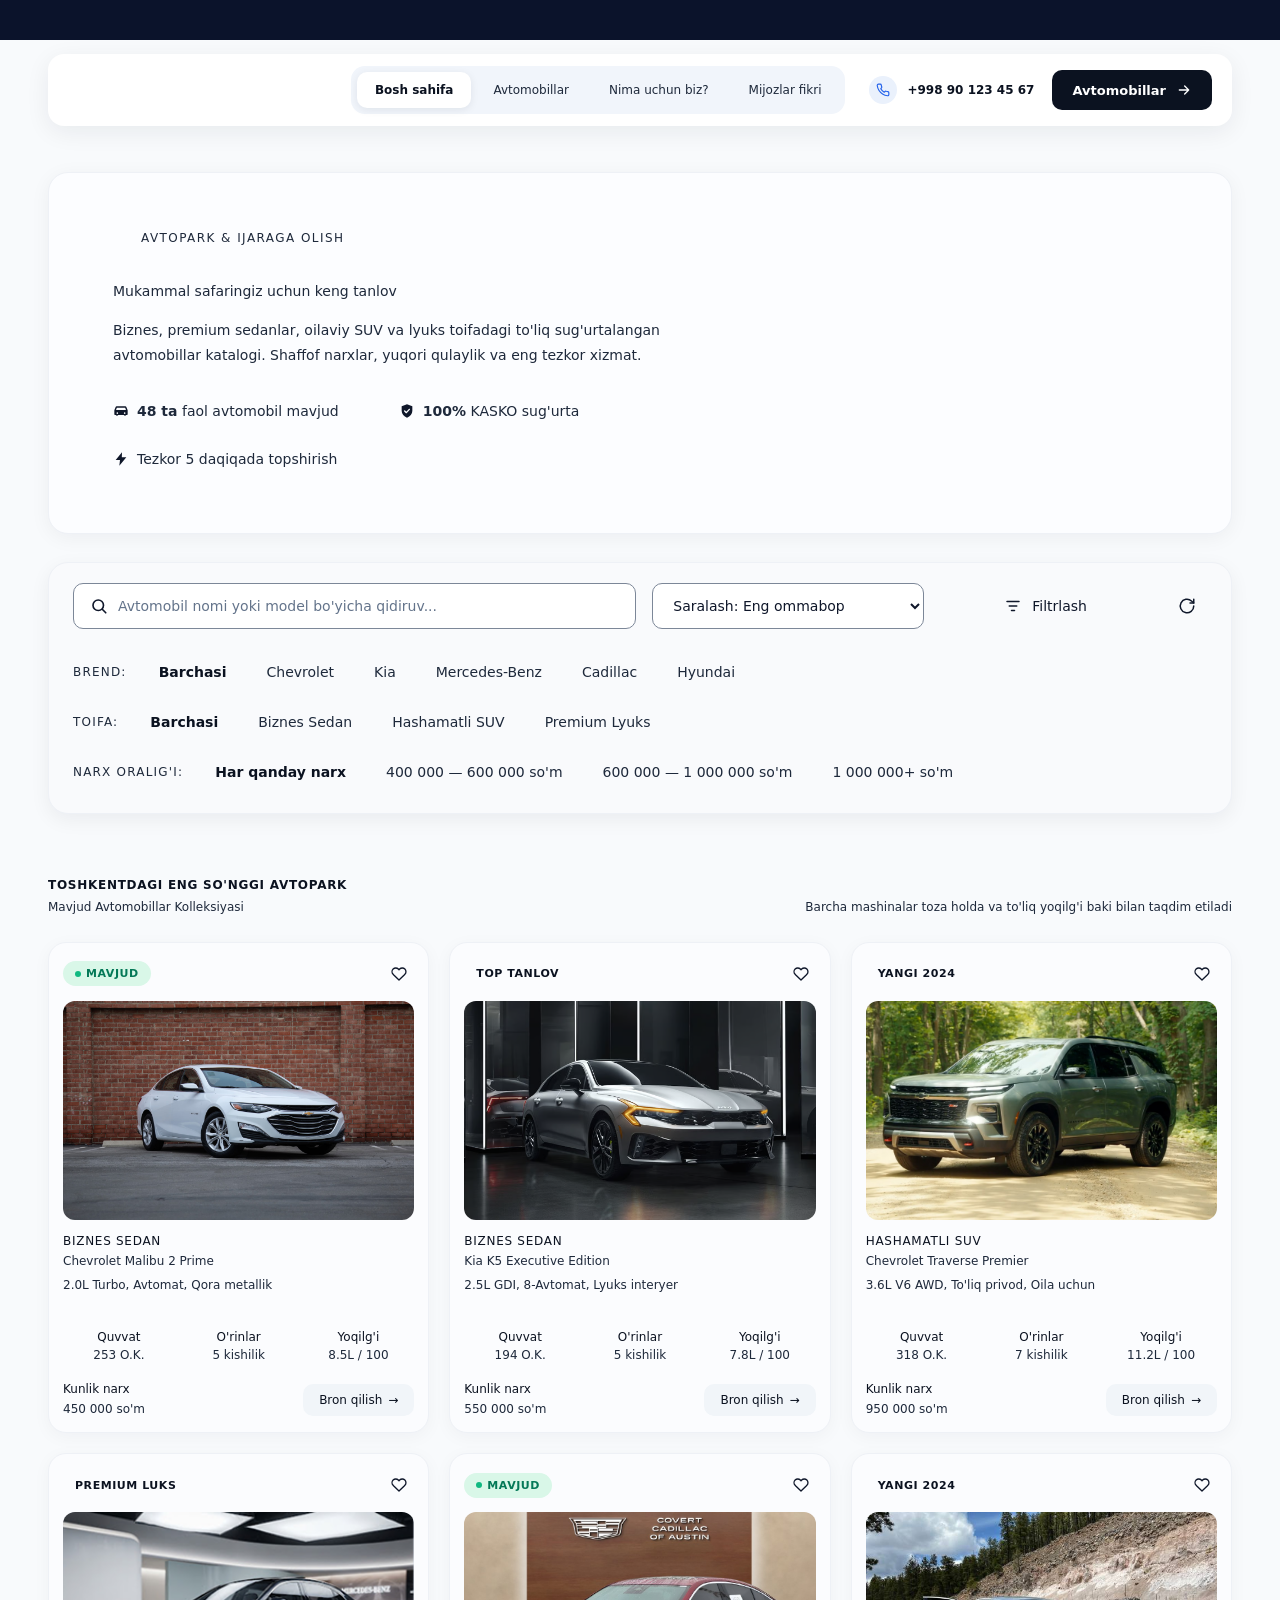
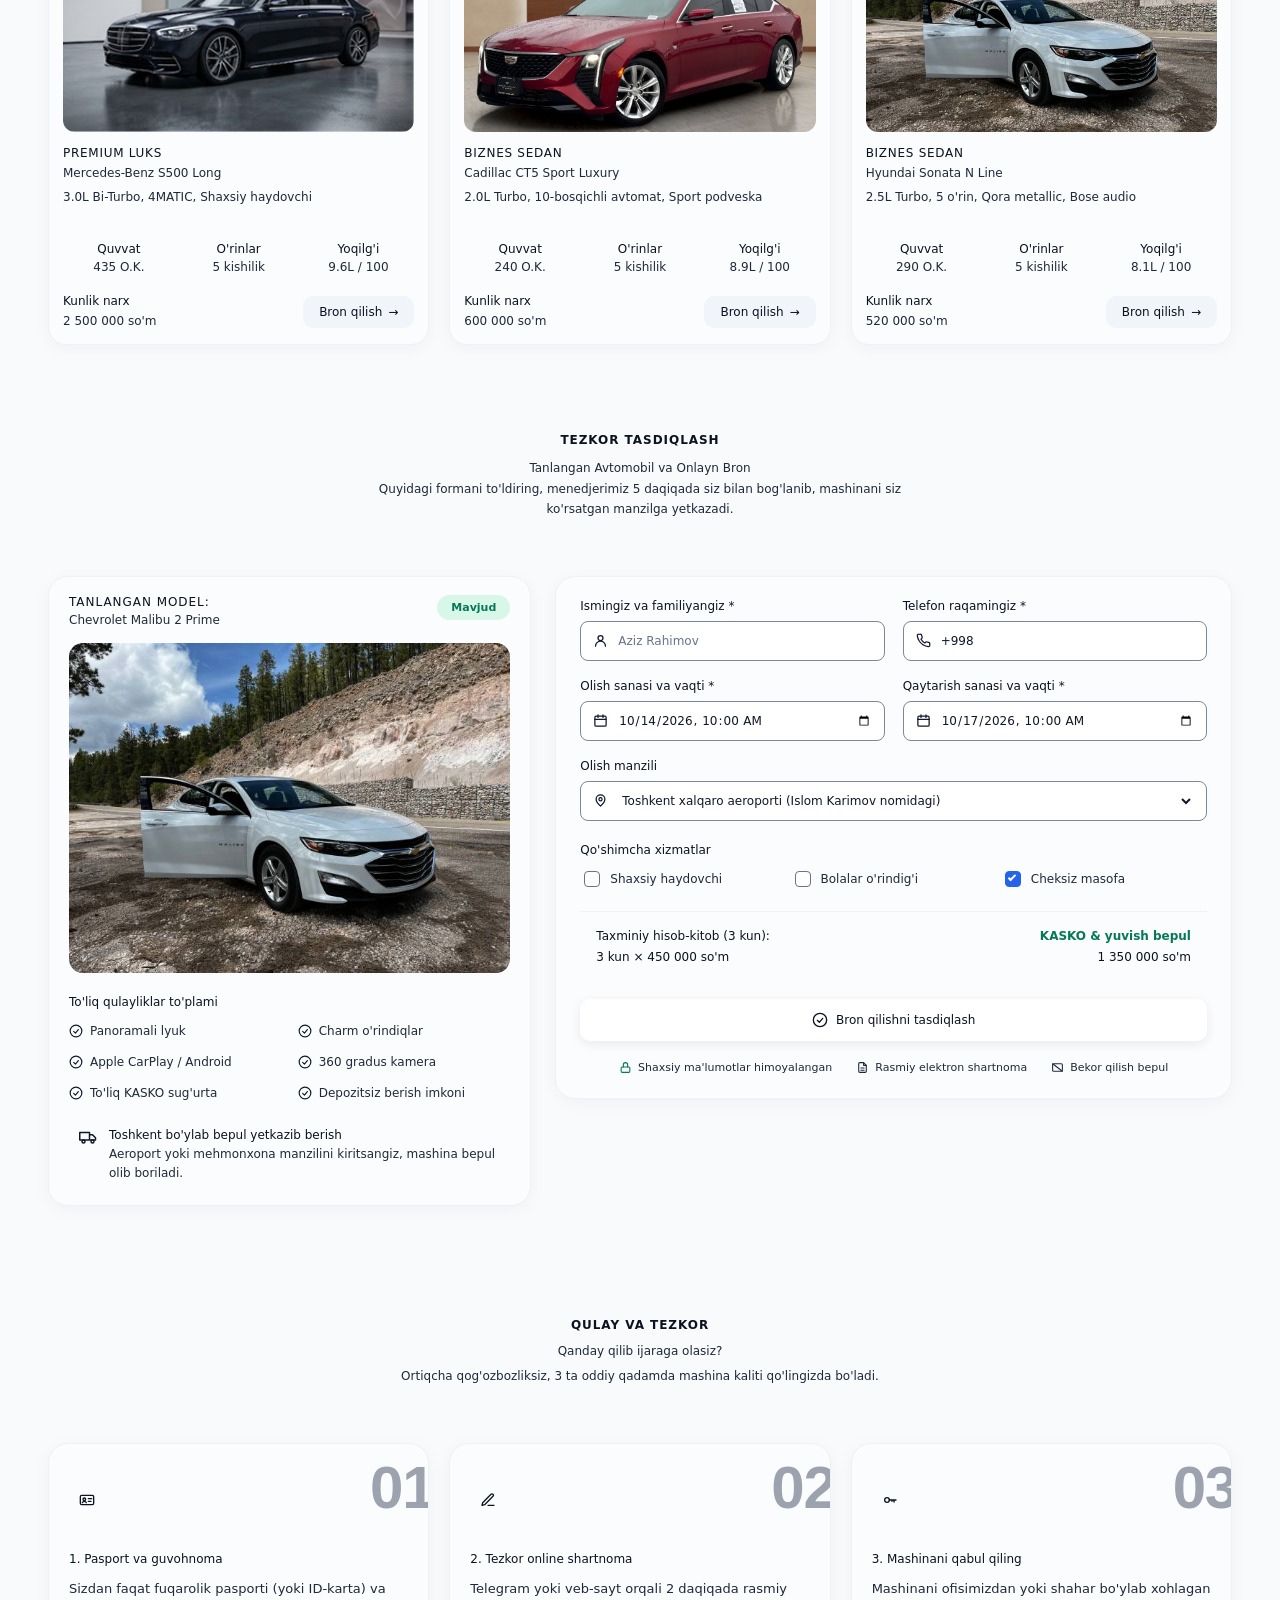
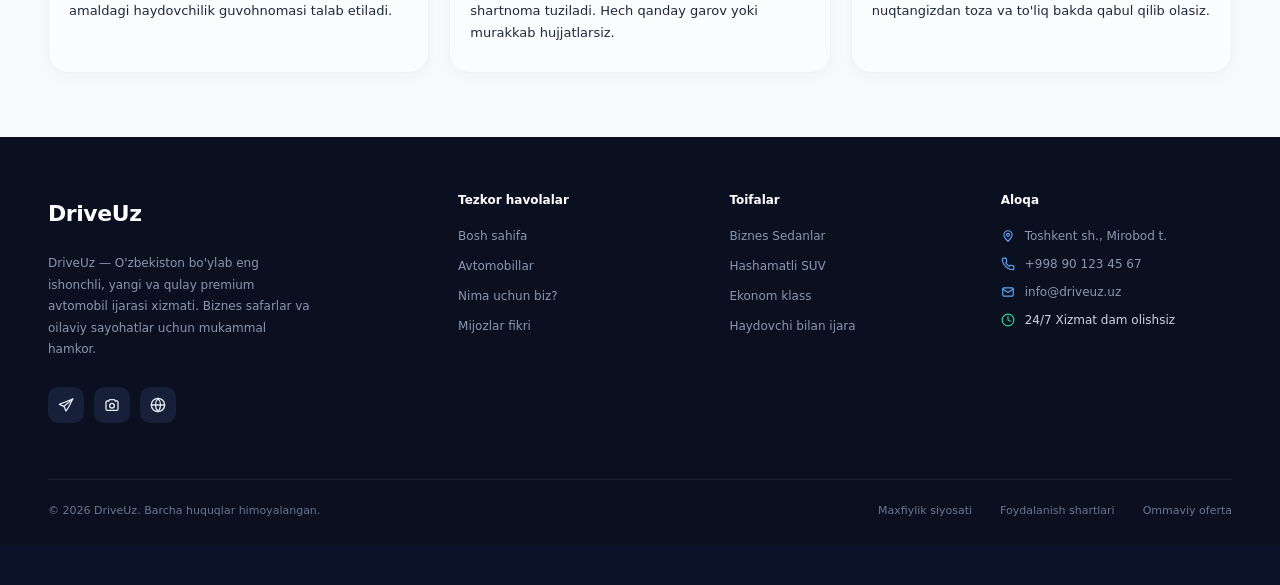
==== catalog.html @ 98d08722 "nozimjon" ====
<!DOCTYPE html>
<html lang="en">
<head>
    <meta charset="UTF-8">
    <meta name="viewport" content="width=device-width, initial-scale=1.0">
    <title>Document</title>
    <link rel="stylesheet" href="./style.css">
</head>
<body>
    <header class="cr-nav" id="cr-nav">
  <div class="cr-nav-container">
    <div class="cr-nav-bar">

      <!-- Chap tomon: logotip shu yerga qo'yiladi -->
      <div class="cr-nav-left">
        <!-- <a href="/" class="cr-nav-logo"><img src="logo.svg" alt="Logo"></a> -->
      </div>

      <!-- O'rta: menyu -->
      <nav class="cr-nav-menu" aria-label="Asosiy menyu">
        <a href="./index.html" class="cr-nav-link is-active">Bosh sahifa</a>
        <a href="#cars" class="cr-nav-link">Avtomobillar</a>
        <a href="./contact.html" class="cr-nav-link">Nima uchun biz?</a>
        <a href="#reviews" class="cr-nav-link">Mijozlar fikri</a>
      </nav>

      <!-- O'ng tomon: telefon va tugma -->
      <div class="cr-nav-right">
        <a href="tel:+998901234567" class="cr-nav-phone">
          <span class="cr-nav-phone-icon">
            <svg width="14" height="14" viewBox="0 0 24 24" fill="none" stroke="currentColor" stroke-width="2" stroke-linecap="round" stroke-linejoin="round"><path d="M22 16.9v3a2 2 0 01-2.2 2 19.8 19.8 0 01-8.6-3.1 19.5 19.5 0 01-6-6A19.8 19.8 0 012.1 4.2 2 2 0 014.1 2h3a2 2 0 012 1.7c.1 1 .4 1.9.7 2.8a2 2 0 01-.5 2.1L8.1 9.9a16 16 0 006 6l1.3-1.3a2 2 0 012.1-.4c.9.3 1.8.6 2.8.7a2 2 0 011.7 2z"/></svg>
          </span>
          +998 90 123 45 67
        </a>

        <a href="#cars" class="cr-nav-btn">
          Avtomobillar
          <svg width="16" height="16" viewBox="0 0 24 24" fill="none" stroke="currentColor" stroke-width="2" stroke-linecap="round" stroke-linejoin="round"><path d="M5 12h14M13 6l6 6-6 6"/></svg>
        </a>
      </div>

    </div>
  </div>
</header>

<script>
  document.querySelectorAll('#cr-nav .cr-nav-link').forEach(function (link) {
    link.addEventListener('click', function () {
      document.querySelectorAll('#cr-nav .cr-nav-link').forEach(function (l) { l.classList.remove('is-active'); });
      link.classList.add('is-active');
    });
  });
</script>
  <main>
    <section class="cr-cat" id="cr-cat">
  <div class="cr-cat-container">

    <!-- Yuqori qism -->
    <div class="cr-cat-head">
      <span class="cr-cat-eyebrow">Avtopark &amp; ijaraga olish</span>
      <h2 class="cr-cat-title">Mukammal safaringiz uchun keng tanlov</h2>
      <p class="cr-cat-text">
        Biznes, premium sedanlar, oilaviy SUV va lyuks toifadagi to'liq sug'urtalangan
        avtomobillar katalogi. Shaffof narxlar, yuqori qulaylik va eng tezkor xizmat.
      </p>

      <div class="cr-cat-meta">
        <span class="cr-cat-meta-item">
          <svg width="16" height="16" viewBox="0 0 24 24" aria-hidden="true"><path fill="currentColor" d="M5.6 5h12.8c.8 0 1.5.5 1.8 1.2L22 11v6a1 1 0 01-1 1h-1.2a2 2 0 01-3.6 0H7.8a2 2 0 01-3.6 0H3a1 1 0 01-1-1v-6l1.8-4.8C4.1 5.5 4.8 5 5.6 5zm.2 2l-1.3 3.5h15L18.2 7H5.8zM6.5 14a1.2 1.2 0 100 2.4 1.2 1.2 0 000-2.4zm11 0a1.2 1.2 0 100 2.4 1.2 1.2 0 000-2.4z"/></svg>
          <span><b>48 ta</b> faol avtomobil mavjud</span>
        </span>
        <span class="cr-cat-meta-item">
          <svg width="16" height="16" viewBox="0 0 24 24" aria-hidden="true"><path fill="currentColor" d="M12 2l8 3v6.5c0 5-3.4 8.7-8 10.5-4.6-1.8-8-5.5-8-10.5V5l8-3z"/><path d="M8.5 12l2.5 2.5 4.5-5" fill="none" stroke="#fcfdff" stroke-width="2" stroke-linecap="round" stroke-linejoin="round"/></svg>
          <span><b>100%</b> KASKO sug'urta</span>
        </span>
        <span class="cr-cat-meta-item">
          <svg width="16" height="16" viewBox="0 0 24 24" aria-hidden="true"><path fill="currentColor" d="M13.5 2L4 13.5h6.5L9.5 22 20 9.5h-6.8L13.5 2z"/></svg>
          <span>Tezkor 5 daqiqada topshirish</span>
        </span>
      </div>
    </div>

    <!-- Filtr paneli -->
    <div class="cr-cat-filters">

      <div class="cr-cat-toolbar">
        <label class="cr-cat-search">
          <svg width="18" height="18" viewBox="0 0 24 24" fill="none" stroke="currentColor" stroke-width="2.2" stroke-linecap="round" stroke-linejoin="round"><circle cx="11" cy="11" r="7"/><path d="M21 21l-4.3-4.3"/></svg>
          <input type="text" placeholder="Avtomobil nomi yoki model bo'yicha qidiruv...">
        </label>

        <select class="cr-cat-sort">
          <option>Saralash: Eng ommabop</option>
          <option>Narx: arzonidan qimmatiga</option>
          <option>Narx: qimmatidan arzoniga</option>
          <option>Yangilari birinchi</option>
        </select>

        <button type="button" class="cr-cat-link">
          <svg width="18" height="18" viewBox="0 0 24 24" fill="none" stroke="currentColor" stroke-width="2" stroke-linecap="round" stroke-linejoin="round"><path d="M4 6h16M7 12h10M10 18h4"/></svg>
          Filtrlash
        </button>

        <button type="button" class="cr-cat-icon" aria-label="Tozalash">
          <svg width="18" height="18" viewBox="0 0 24 24" fill="none" stroke="currentColor" stroke-width="2" stroke-linecap="round" stroke-linejoin="round"><path d="M21 12a9 9 0 11-3-6.7L21 8"/><path d="M21 3v5h-5"/></svg>
        </button>
      </div>

      <div class="cr-cat-row" data-group>
        <span class="cr-cat-row-label">Brend:</span>
        <div class="cr-cat-chips">
          <button type="button" class="cr-chip is-active">Barchasi</button>
          <button type="button" class="cr-chip">Chevrolet</button>
          <button type="button" class="cr-chip">Kia</button>
          <button type="button" class="cr-chip">Mercedes-Benz</button>
          <button type="button" class="cr-chip">Cadillac</button>
          <button type="button" class="cr-chip">Hyundai</button>
        </div>
      </div>

      <div class="cr-cat-row" data-group>
        <span class="cr-cat-row-label">Toifa:</span>
        <div class="cr-cat-chips">
          <button type="button" class="cr-chip is-active">Barchasi</button>
          <button type="button" class="cr-chip">Biznes Sedan</button>
          <button type="button" class="cr-chip">Hashamatli SUV</button>
          <button type="button" class="cr-chip">Premium Lyuks</button>
        </div>
      </div>

      <div class="cr-cat-row" data-group>
        <span class="cr-cat-row-label">Narx oralig'i:</span>
        <div class="cr-cat-chips">
          <button type="button" class="cr-chip is-active">Har qanday narx</button>
          <button type="button" class="cr-chip">400 000 — 600 000 so'm</button>
          <button type="button" class="cr-chip">600 000 — 1 000 000 so'm</button>
          <button type="button" class="cr-chip">1 000 000+ so'm</button>
        </div>
      </div>

    </div>
  </div>
</section>

<script>
  document.querySelectorAll('#cr-cat [data-group]').forEach(function (group) {
    group.addEventListener('click', function (e) {
      var chip = e.target.closest('.cr-chip');
      if (!chip) return;
      group.querySelectorAll('.cr-chip').forEach(function (c) { c.classList.remove('is-active'); });
      chip.classList.add('is-active');
    });
  });
</script>
<section class="cr-cars" id="cr-cars">
  <div class="cr-cars-container">

    <!-- Sarlavha -->
    <div class="cr-cars-head">
      <div>
        <span class="cr-cars-eyebrow">Toshkentdagi eng so'nggi avtopark</span>
        <h2 class="cr-cars-title">Mavjud Avtomobillar Kolleksiyasi</h2>
      </div>
      <p class="cr-cars-note">Barcha mashinalar toza holda va to'liq yoqilg'i baki bilan taqdim etiladi</p>
    </div>

    <!-- Kartalar -->
    <div class="cr-cars-grid">

      <!-- 1 -->
      <article class="cr-car-card">
        <div class="cr-car-top">
          <span class="cr-car-badge cr-car-badge-green"><i></i>Mavjud</span>
          <button type="button" class="cr-car-fav" aria-label="Sevimlilarga qo'shish">
            <svg width="16" height="16" viewBox="0 0 24 24" fill="none" stroke="currentColor" stroke-width="2" stroke-linecap="round" stroke-linejoin="round"><path d="M20.8 4.6a5.5 5.5 0 00-7.8 0L12 5.7l-1-1.1a5.5 5.5 0 00-7.8 7.8l1 1.1L12 21l7.8-7.5 1-1.1a5.5 5.5 0 000-7.8z"/></svg>
          </button>
        </div>
        <div class="cr-car-photo"><img src="./img1.png" alt="Chevrolet Malibu 2 Prime" loading="lazy"></div>
        <div class="cr-car-body">
          <span class="cr-car-cat">Biznes Sedan</span>
          <h3 class="cr-car-name">Chevrolet Malibu 2 Prime</h3>
          <p class="cr-car-desc">2.0L Turbo, Avtomat, Qora metallik</p>
        </div>
        <div class="cr-car-specs">
          <div><small>Quvvat</small><b>253 O.K.</b></div>
          <div><small>O'rinlar</small><b>5 kishilik</b></div>
          <div><small>Yoqilg'i</small><b>8.5L / 100</b></div>
        </div>
        <div class="cr-car-foot">
          <div class="cr-car-price"><small>Kunlik narx</small><b>450 000 so'm</b></div>
          <a href="#booking" class="cr-car-btn">Bron qilish <span>→</span></a>
        </div>
      </article>

      <!-- 2 -->
      <article class="cr-car-card">
        <div class="cr-car-top">
          <span class="cr-car-badge">Top tanlov</span>
          <button type="button" class="cr-car-fav" aria-label="Sevimlilarga qo'shish">
            <svg width="16" height="16" viewBox="0 0 24 24" fill="none" stroke="currentColor" stroke-width="2" stroke-linecap="round" stroke-linejoin="round"><path d="M20.8 4.6a5.5 5.5 0 00-7.8 0L12 5.7l-1-1.1a5.5 5.5 0 00-7.8 7.8l1 1.1L12 21l7.8-7.5 1-1.1a5.5 5.5 0 000-7.8z"/></svg>
          </button>
        </div>
        <div class="cr-car-photo"><img src="./kiak5.png" alt="Kia K5 Executive Edition" loading="lazy"></div>
        <div class="cr-car-body">
          <span class="cr-car-cat">Biznes Sedan</span>
          <h3 class="cr-car-name">Kia K5 Executive Edition</h3>
          <p class="cr-car-desc">2.5L GDI, 8-Avtomat, Lyuks interyer</p>
        </div>
        <div class="cr-car-specs">
          <div><small>Quvvat</small><b>194 O.K.</b></div>
          <div><small>O'rinlar</small><b>5 kishilik</b></div>
          <div><small>Yoqilg'i</small><b>7.8L / 100</b></div>
        </div>
        <div class="cr-car-foot">
          <div class="cr-car-price"><small>Kunlik narx</small><b>550 000 so'm</b></div>
          <a href="#booking" class="cr-car-btn">Bron qilish <span>→</span></a>
        </div>
      </article>

      <!-- 3 -->
      <article class="cr-car-card">
        <div class="cr-car-top">
          <span class="cr-car-badge">Yangi 2024</span>
          <button type="button" class="cr-car-fav" aria-label="Sevimlilarga qo'shish">
            <svg width="16" height="16" viewBox="0 0 24 24" fill="none" stroke="currentColor" stroke-width="2" stroke-linecap="round" stroke-linejoin="round"><path d="M20.8 4.6a5.5 5.5 0 00-7.8 0L12 5.7l-1-1.1a5.5 5.5 0 00-7.8 7.8l1 1.1L12 21l7.8-7.5 1-1.1a5.5 5.5 0 000-7.8z"/></svg>
          </button>
        </div>
        <div class="cr-car-photo"><img src="./traverse.png" alt="Chevrolet Traverse Premier" loading="lazy"></div>
        <div class="cr-car-body">
          <span class="cr-car-cat">Hashamatli SUV</span>
          <h3 class="cr-car-name">Chevrolet Traverse Premier</h3>
          <p class="cr-car-desc">3.6L V6 AWD, To'liq privod, Oila uchun</p>
        </div>
        <div class="cr-car-specs">
          <div><small>Quvvat</small><b>318 O.K.</b></div>
          <div><small>O'rinlar</small><b>7 kishilik</b></div>
          <div><small>Yoqilg'i</small><b>11.2L / 100</b></div>
        </div>
        <div class="cr-car-foot">
          <div class="cr-car-price"><small>Kunlik narx</small><b>950 000 so'm</b></div>
          <a href="#booking" class="cr-car-btn">Bron qilish <span>→</span></a>
        </div>
      </article>

      <!-- 4 -->
      <article class="cr-car-card">
        <div class="cr-car-top">
          <span class="cr-car-badge">Premium Luks</span>
          <button type="button" class="cr-car-fav" aria-label="Sevimlilarga qo'shish">
            <svg width="16" height="16" viewBox="0 0 24 24" fill="none" stroke="currentColor" stroke-width="2" stroke-linecap="round" stroke-linejoin="round"><path d="M20.8 4.6a5.5 5.5 0 00-7.8 0L12 5.7l-1-1.1a5.5 5.5 0 00-7.8 7.8l1 1.1L12 21l7.8-7.5 1-1.1a5.5 5.5 0 000-7.8z"/></svg>
          </button>
        </div>
        <div class="cr-car-photo"><img src="./Mercedes-Benz S-Class qora flagman avtomobil.png" alt="Mercedes-Benz S500 Long" loading="lazy"></div>
        <div class="cr-car-body">
          <span class="cr-car-cat">Premium Luks</span>
          <h3 class="cr-car-name">Mercedes-Benz S500 Long</h3>
          <p class="cr-car-desc">3.0L Bi-Turbo, 4MATIC, Shaxsiy haydovchi</p>
        </div>
        <div class="cr-car-specs">
          <div><small>Quvvat</small><b>435 O.K.</b></div>
          <div><small>O'rinlar</small><b>5 kishilik</b></div>
          <div><small>Yoqilg'i</small><b>9.6L / 100</b></div>
        </div>
        <div class="cr-car-foot">
          <div class="cr-car-price"><small>Kunlik narx</small><b>2 500 000 so'm</b></div>
          <a href="#booking" class="cr-car-btn">Bron qilish <span>→</span></a>
        </div>
      </article>

      <!-- 5 -->
      <article class="cr-car-card">
        <div class="cr-car-top">
          <span class="cr-car-badge cr-car-badge-green"><i></i>Mavjud</span>
          <button type="button" class="cr-car-fav" aria-label="Sevimlilarga qo'shish">
            <svg width="16" height="16" viewBox="0 0 24 24" fill="none" stroke="currentColor" stroke-width="2" stroke-linecap="round" stroke-linejoin="round"><path d="M20.8 4.6a5.5 5.5 0 00-7.8 0L12 5.7l-1-1.1a5.5 5.5 0 00-7.8 7.8l1 1.1L12 21l7.8-7.5 1-1.1a5.5 5.5 0 000-7.8z"/></svg>
          </button>
        </div>
        <div class="cr-car-photo"><img src="./image1.png" alt="Cadillac CT5 Sport Luxury" loading="lazy"></div>
        <div class="cr-car-body">
          <span class="cr-car-cat">Biznes Sedan</span>
          <h3 class="cr-car-name">Cadillac CT5 Sport Luxury</h3>
          <p class="cr-car-desc">2.0L Turbo, 10-bosqichli avtomat, Sport podveska</p>
        </div>
        <div class="cr-car-specs">
          <div><small>Quvvat</small><b>240 O.K.</b></div>
          <div><small>O'rinlar</small><b>5 kishilik</b></div>
          <div><small>Yoqilg'i</small><b>8.9L / 100</b></div>
        </div>
        <div class="cr-car-foot">
          <div class="cr-car-price"><small>Kunlik narx</small><b>600 000 so'm</b></div>
          <a href="#booking" class="cr-car-btn">Bron qilish <span>→</span></a>
        </div>
      </article>

      <!-- 6 -->
      <article class="cr-car-card">
        <div class="cr-car-top">
          <span class="cr-car-badge">Yangi 2024</span>
          <button type="button" class="cr-car-fav" aria-label="Sevimlilarga qo'shish">
            <svg width="16" height="16" viewBox="0 0 24 24" fill="none" stroke="currentColor" stroke-width="2" stroke-linecap="round" stroke-linejoin="round"><path d="M20.8 4.6a5.5 5.5 0 00-7.8 0L12 5.7l-1-1.1a5.5 5.5 0 00-7.8 7.8l1 1.1L12 21l7.8-7.5 1-1.1a5.5 5.5 0 000-7.8z"/></svg>
          </button>
        </div>
        <div class="cr-car-photo"><img src="./img2.png" alt="Hyundai Sonata N Line" loading="lazy"></div>
        <div class="cr-car-body">
          <span class="cr-car-cat">Biznes Sedan</span>
          <h3 class="cr-car-name">Hyundai Sonata N Line</h3>
          <p class="cr-car-desc">2.5L Turbo, 5 o'rin, Qora metallic, Bose audio</p>
        </div>
        <div class="cr-car-specs">
          <div><small>Quvvat</small><b>290 O.K.</b></div>
          <div><small>O'rinlar</small><b>5 kishilik</b></div>
          <div><small>Yoqilg'i</small><b>8.1L / 100</b></div>
        </div>
        <div class="cr-car-foot">
          <div class="cr-car-price"><small>Kunlik narx</small><b>520 000 so'm</b></div>
          <a href="#booking" class="cr-car-btn">Bron qilish <span>→</span></a>
        </div>
      </article>

    </div>
  </div>
</section>

<script>
  document.querySelectorAll('#cr-cars .cr-car-fav').forEach(function (btn) {
    btn.addEventListener('click', function () { btn.classList.toggle('is-on'); });
  });
</script>
<section class="cr-book" id="cr-book">
  <div class="cr-book-container">

    <!-- Sarlavha -->
    <div class="cr-book-head">
      <span class="cr-book-eyebrow">Tezkor tasdiqlash</span>
      <h2 class="cr-book-title">Tanlangan Avtomobil va Onlayn Bron</h2>
      <p class="cr-book-text">
        Quyidagi formani to'ldiring, menedjerimiz 5 daqiqada siz bilan bog'lanib,
        mashinani siz ko'rsatgan manzilga yetkazadi.
      </p>
    </div>

    <div class="cr-book-grid">

      <!-- Chap karta: tanlangan model -->
      <aside class="cr-book-side">
        <div class="cr-book-model">
          <div>
            <span class="cr-book-model-label">Tanlangan model:</span>
            <strong class="cr-book-model-name">Chevrolet Malibu 2 Prime</strong>
          </div>
          <span class="cr-book-status">Mavjud</span>
        </div>

        <div class="cr-book-photo">
          <img src="./img2.png" alt="Chevrolet Malibu 2 Prime">
        </div>

        <h3 class="cr-book-sub">To'liq qulayliklar to'plami</h3>
        <ul class="cr-book-perks">
          <li><svg width="14" height="14" viewBox="0 0 24 24" fill="none" stroke="currentColor" stroke-width="2" stroke-linecap="round" stroke-linejoin="round"><circle cx="12" cy="12" r="10"/><path d="M8 12.5l3 3 5-6"/></svg>Panoramali lyuk</li>
          <li><svg width="14" height="14" viewBox="0 0 24 24" fill="none" stroke="currentColor" stroke-width="2" stroke-linecap="round" stroke-linejoin="round"><circle cx="12" cy="12" r="10"/><path d="M8 12.5l3 3 5-6"/></svg>Charm o'rindiqlar</li>
          <li><svg width="14" height="14" viewBox="0 0 24 24" fill="none" stroke="currentColor" stroke-width="2" stroke-linecap="round" stroke-linejoin="round"><circle cx="12" cy="12" r="10"/><path d="M8 12.5l3 3 5-6"/></svg>Apple CarPlay / Android</li>
          <li><svg width="14" height="14" viewBox="0 0 24 24" fill="none" stroke="currentColor" stroke-width="2" stroke-linecap="round" stroke-linejoin="round"><circle cx="12" cy="12" r="10"/><path d="M8 12.5l3 3 5-6"/></svg>360 gradus kamera</li>
          <li><svg width="14" height="14" viewBox="0 0 24 24" fill="none" stroke="currentColor" stroke-width="2" stroke-linecap="round" stroke-linejoin="round"><circle cx="12" cy="12" r="10"/><path d="M8 12.5l3 3 5-6"/></svg>To'liq KASKO sug'urta</li>
          <li><svg width="14" height="14" viewBox="0 0 24 24" fill="none" stroke="currentColor" stroke-width="2" stroke-linecap="round" stroke-linejoin="round"><circle cx="12" cy="12" r="10"/><path d="M8 12.5l3 3 5-6"/></svg>Depozitsiz berish imkoni</li>
        </ul>

        <div class="cr-book-delivery">
          <svg width="18" height="18" viewBox="0 0 24 24" fill="none" stroke="currentColor" stroke-width="2" stroke-linecap="round" stroke-linejoin="round"><path d="M1 6h13v10H1zM14 9h4l4 4v3h-8z"/><circle cx="6" cy="18" r="2"/><circle cx="18" cy="18" r="2"/></svg>
          <p>
            <b>Toshkent bo'ylab bepul yetkazib berish</b>
            Aeroport yoki mehmonxona manzilini kiritsangiz, mashina bepul olib boriladi.
          </p>
        </div>
      </aside>

      <!-- O'ng karta: forma -->
      <form class="cr-book-form" action="#" method="post" id="cr-book-form" data-price="450000">

        <div class="cr-book-row">
          <label class="cr-book-field">
            <span class="cr-book-label">Ismingiz va familiyangiz *</span>
            <span class="cr-book-input">
              <svg width="15" height="15" viewBox="0 0 24 24" fill="none" stroke="currentColor" stroke-width="2" stroke-linecap="round" stroke-linejoin="round"><circle cx="12" cy="8" r="4"/><path d="M4 21a8 8 0 0116 0"/></svg>
              <input type="text" name="name" placeholder="Aziz Rahimov" required>
            </span>
          </label>

          <label class="cr-book-field">
            <span class="cr-book-label">Telefon raqamingiz *</span>
            <span class="cr-book-input">
              <svg width="15" height="15" viewBox="0 0 24 24" fill="none" stroke="currentColor" stroke-width="2" stroke-linecap="round" stroke-linejoin="round"><path d="M22 16.9v3a2 2 0 01-2.2 2 19.8 19.8 0 01-8.6-3.1 19.5 19.5 0 01-6-6A19.8 19.8 0 012.1 4.2 2 2 0 014.1 2h3a2 2 0 012 1.7c.1 1 .4 1.9.7 2.8a2 2 0 01-.5 2.1L8.1 9.9a16 16 0 006 6l1.3-1.3a2 2 0 012.1-.4c.9.3 1.8.6 2.8.7a2 2 0 011.7 2z"/></svg>
              <input type="tel" name="phone" value="+998" required>
            </span>
          </label>
        </div>

        <div class="cr-book-row">
          <label class="cr-book-field">
            <span class="cr-book-label">Olish sanasi va vaqti *</span>
            <span class="cr-book-input">
              <svg width="15" height="15" viewBox="0 0 24 24" fill="none" stroke="currentColor" stroke-width="2" stroke-linecap="round" stroke-linejoin="round"><rect x="3" y="5" width="18" height="16" rx="2"/><path d="M3 10h18M8 3v4M16 3v4"/></svg>
              <input type="datetime-local" name="pickup" id="cr-book-from" value="2026-10-14T10:00" required>
            </span>
          </label>

          <label class="cr-book-field">
            <span class="cr-book-label">Qaytarish sanasi va vaqti *</span>
            <span class="cr-book-input">
              <svg width="15" height="15" viewBox="0 0 24 24" fill="none" stroke="currentColor" stroke-width="2" stroke-linecap="round" stroke-linejoin="round"><rect x="3" y="5" width="18" height="16" rx="2"/><path d="M3 10h18M8 3v4M16 3v4"/></svg>
              <input type="datetime-local" name="return" id="cr-book-to" value="2026-10-17T10:00" required>
            </span>
          </label>
        </div>

        <label class="cr-book-field">
          <span class="cr-book-label">Olish manzili</span>
          <span class="cr-book-input">
            <svg width="15" height="15" viewBox="0 0 24 24" fill="none" stroke="currentColor" stroke-width="2" stroke-linecap="round" stroke-linejoin="round"><path d="M12 21s7-6.2 7-11a7 7 0 10-14 0c0 4.8 7 11 7 11z"/><circle cx="12" cy="10" r="2.5"/></svg>
            <select name="place">
              <option>Toshkent xalqaro aeroporti (Islom Karimov nomidagi)</option>
              <option>Toshkent shahar markazi</option>
              <option>Mehmonxonaga yetkazib berish</option>
              <option>Boshqa manzil</option>
            </select>
          </span>
        </label>

        <div class="cr-book-extras">
          <span class="cr-book-label">Qo'shimcha xizmatlar</span>
          <div class="cr-book-checks">
            <label class="cr-check"><input type="checkbox" name="yosh"><i></i><span>Shaxsiy haydovchi</span></label>
            <label class="cr-check"><input type="checkbox" name="yosh"><i></i><span>Bolalar o'rindig'i</span></label>
            <label class="cr-check"><input type="checkbox" name="yosh" checked><i></i><span>Cheksiz masofa</span></label>
          </div>
        </div>

        <div class="cr-book-sum">
          <div class="cr-book-sum-left">
            <span>Taxminiy hisob-kitob (<b id="cr-book-days">3</b> kun):</span>
            <span><b id="cr-book-days2">3</b> kun × 450 000 so'm</span>
          </div>
          <div class="cr-book-sum-right">
            <span class="cr-book-green">KASKO &amp; yuvish bepul</span>
            <span id="cr-book-total">1 350 000 so'm</span>
          </div>
        </div>

        <button type="submit" class="cr-book-btn">
          <svg width="16" height="16" viewBox="0 0 24 24" fill="none" stroke="currentColor" stroke-width="2" stroke-linecap="round" stroke-linejoin="round"><circle cx="12" cy="12" r="10"/><path d="M8 12.5l3 3 5-6"/></svg>
          Bron qilishni tasdiqlash
        </button>

        <ul class="cr-book-trust">
          <li>
            <svg width="13" height="13" viewBox="0 0 24 24" fill="none" stroke="currentColor" stroke-width="2" stroke-linecap="round" stroke-linejoin="round"><rect x="4" y="11" width="16" height="10" rx="2"/><path d="M8 11V7a4 4 0 018 0v4"/></svg>
            Shaxsiy ma'lumotlar himoyalangan
          </li>
          <li>
            <svg width="13" height="13" viewBox="0 0 24 24" fill="none" stroke="currentColor" stroke-width="2" stroke-linecap="round" stroke-linejoin="round"><path d="M14 3H7a2 2 0 00-2 2v14a2 2 0 002 2h10a2 2 0 002-2V8z"/><path d="M14 3v5h5M9 13h6M9 17h6"/></svg>
            Rasmiy elektron shartnoma
          </li>
          <li>
            <svg width="13" height="13" viewBox="0 0 24 24" fill="none" stroke="currentColor" stroke-width="2" stroke-linecap="round" stroke-linejoin="round"><rect x="3" y="5" width="18" height="14" rx="2"/><path d="M3 5l18 14"/></svg>
            Bekor qilish bepul
          </li>
        </ul>

      </form>
    </div>
  </div>
</section>

<script>
  (function () {
    var form  = document.getElementById('cr-book-form');
    var from  = document.getElementById('cr-book-from');
    var to    = document.getElementById('cr-book-to');
    var price = Number(form.getAttribute('data-price')) || 0;

    function fmt(n) { return String(n).replace(/\B(?=(\d{3})+(?!\d))/g, ' '); }

    function calc() {
      var a = new Date(from.value), b = new Date(to.value);
      var days = 1;
      if (!isNaN(a) && !isNaN(b) && b > a) {
        days = Math.ceil((b - a) / 86400000);
      }
      document.getElementById('cr-book-days').textContent  = days;
      document.getElementById('cr-book-days2').textContent = days;
      document.getElementById('cr-book-total').textContent = fmt(days * price) + " so'm";
    }

    from.addEventListener('input', calc);
    to.addEventListener('input', calc);
    calc();
  })();
</script>
<section class="cr-steps" id="cr-steps">
  <div class="cr-steps-container">

    <!-- Sarlavha -->
    <div class="cr-steps-head">
      <span class="cr-steps-eyebrow">Qulay va tezkor</span>
      <h2 class="cr-steps-title">Qanday qilib ijaraga olasiz?</h2>
      <p class="cr-steps-text">Ortiqcha qog'ozbozliksiz, 3 ta oddiy qadamda mashina kaliti qo'lingizda bo'ladi.</p>
    </div>

    <!-- Qadamlar -->
    <div class="cr-steps-grid">

      <article class="cr-step">
        <span class="cr-step-num">01</span>
        <span class="cr-step-icon">
          <svg width="16" height="16" viewBox="0 0 24 24" fill="none" stroke="currentColor" stroke-width="2" stroke-linecap="round" stroke-linejoin="round"><rect x="2" y="5" width="20" height="14" rx="2"/><circle cx="8" cy="11" r="2"/><path d="M5 16c.6-1.5 1.8-2 3-2s2.4.5 3 2M14 10h5M14 14h4"/></svg>
        </span>
        <h3 class="cr-step-title">1. Pasport va guvohnoma</h3>
        <p class="cr-step-text">Sizdan faqat fuqarolik pasporti (yoki ID-karta) va amaldagi haydovchilik guvohnomasi talab etiladi.</p>
      </article>

      <article class="cr-step">
        <span class="cr-step-num">02</span>
        <span class="cr-step-icon">
          <svg width="16" height="16" viewBox="0 0 24 24" fill="none" stroke="currentColor" stroke-width="2" stroke-linecap="round" stroke-linejoin="round"><path d="M12 20h9"/><path d="M16.5 3.5a2.1 2.1 0 013 3L7 19l-4 1 1-4 12.5-12.5z"/></svg>
        </span>
        <h3 class="cr-step-title">2. Tezkor online shartnoma</h3>
        <p class="cr-step-text">Telegram yoki veb-sayt orqali 2 daqiqada rasmiy shartnoma tuziladi. Hech qanday garov yoki murakkab hujjatlarsiz.</p>
      </article>

      <article class="cr-step">
        <span class="cr-step-num">03</span>
        <span class="cr-step-icon">
          <svg width="16" height="16" viewBox="0 0 24 24" fill="none" stroke="currentColor" stroke-width="2" stroke-linecap="round" stroke-linejoin="round"><circle cx="7.5" cy="12" r="3.5"/><path d="M11 12h10M18 12v3M15 12v2"/></svg>
        </span>
        <h3 class="cr-step-title">3. Mashinani qabul qiling</h3>
        <p class="cr-step-text">Mashinani ofisimizdan yoki shahar bo'ylab xohlagan nuqtangizdan toza va to'liq bakda qabul qilib olasiz.</p>
      </article>

    </div>
  </div>
</section>
<footer class="cr-foot" id="cr-foot">
  <div class="cr-foot-container">

    <div class="cr-foot-grid">

      <!-- Brend -->
      <div class="cr-foot-brand">
        <a href="/" class="cr-foot-logo">
          <!-- <img src="logo.svg" alt="DriveUz"> -->
          <span>DriveUz</span>
        </a>
        <p class="cr-foot-about">
          DriveUz — O'zbekiston bo'ylab eng ishonchli, yangi va qulay premium avtomobil ijarasi xizmati.
          Biznes safarlar va oilaviy sayohatlar uchun mukammal hamkor.
        </p>
        <div class="cr-foot-social">
          <a href="#" aria-label="Telegram">
            <svg width="16" height="16" viewBox="0 0 24 24" fill="none" stroke="currentColor" stroke-width="2" stroke-linecap="round" stroke-linejoin="round"><path d="M22 3L2 11l7 3 3 7 4-6 6-12z"/><path d="M9 14l13-11"/></svg>
          </a>
          <a href="#" aria-label="Instagram">
            <svg width="16" height="16" viewBox="0 0 24 24" fill="none" stroke="currentColor" stroke-width="2" stroke-linecap="round" stroke-linejoin="round"><path d="M3 8a2 2 0 012-2h2l1.5-2h7L17 6h2a2 2 0 012 2v10a2 2 0 01-2 2H5a2 2 0 01-2-2z"/><circle cx="12" cy="13" r="3.5"/></svg>
          </a>
          <a href="#" aria-label="Veb-sayt">
            <svg width="16" height="16" viewBox="0 0 24 24" fill="none" stroke="currentColor" stroke-width="2" stroke-linecap="round" stroke-linejoin="round"><circle cx="12" cy="12" r="10"/><path d="M2 12h20M12 2a15 15 0 010 20M12 2a15 15 0 000 20"/></svg>
          </a>
        </div>
      </div>

      <!-- Tezkor havolalar -->
      <div class="cr-foot-col">
        <h4 class="cr-foot-title">Tezkor havolalar</h4>
        <ul class="cr-foot-list">
          <li><a href="./index.html">Bosh sahifa</a></li>
          <li><a href="./catalog.html">Avtomobillar</a></li>
          <li><a href="./contact.html">Nima uchun biz?</a></li>
          <li><a href="#reviews">Mijozlar fikri</a></li>
        </ul>
      </div>

      <!-- Toifalar -->
      <div class="cr-foot-col">
        <h4 class="cr-foot-title">Toifalar</h4>
        <ul class="cr-foot-list">
          <li><a href="#">Biznes Sedanlar</a></li>
          <li><a href="#">Hashamatli SUV</a></li>
          <li><a href="#">Ekonom klass</a></li>
          <li><a href="#">Haydovchi bilan ijara</a></li>
        </ul>
      </div>

      <!-- Aloqa -->
      <div class="cr-foot-col">
        <h4 class="cr-foot-title">Aloqa</h4>
        <ul class="cr-foot-contact">
          <li>
            <svg width="14" height="14" viewBox="0 0 24 24" fill="none" stroke="currentColor" stroke-width="2" stroke-linecap="round" stroke-linejoin="round"><path d="M12 21s7-6.2 7-11a7 7 0 10-14 0c0 4.8 7 11 7 11z"/><circle cx="12" cy="10" r="2.5"/></svg>
            <span>Toshkent sh., Mirobod t.</span>
          </li>
          <li>
            <svg width="14" height="14" viewBox="0 0 24 24" fill="none" stroke="currentColor" stroke-width="2" stroke-linecap="round" stroke-linejoin="round"><path d="M22 16.9v3a2 2 0 01-2.2 2 19.8 19.8 0 01-8.6-3.1 19.5 19.5 0 01-6-6A19.8 19.8 0 012.1 4.2 2 2 0 014.1 2h3a2 2 0 012 1.7c.1 1 .4 1.9.7 2.8a2 2 0 01-.5 2.1L8.1 9.9a16 16 0 006 6l1.3-1.3a2 2 0 012.1-.4c.9.3 1.8.6 2.8.7a2 2 0 011.7 2z"/></svg>
            <a href="tel:+998901234567">+998 90 123 45 67</a>
          </li>
          <li>
            <svg width="14" height="14" viewBox="0 0 24 24" fill="none" stroke="currentColor" stroke-width="2" stroke-linecap="round" stroke-linejoin="round"><rect x="3" y="5" width="18" height="14" rx="2"/><path d="M3 7l9 6 9-6"/></svg>
            <a href="mailto:info@driveuz.uz">info@driveuz.uz</a>
          </li>
          <li class="cr-foot-green">
            <svg width="14" height="14" viewBox="0 0 24 24" fill="none" stroke="currentColor" stroke-width="2" stroke-linecap="round" stroke-linejoin="round"><circle cx="12" cy="12" r="10"/><path d="M12 6v6l4 2"/></svg>
            <span>24/7 Xizmat dam olishsiz</span>
          </li>
        </ul>
      </div>

    </div>

    <!-- Pastki qator -->
    <div class="cr-foot-bottom">
      <p>© 2026 DriveUz. Barcha huquqlar himoyalangan.</p>
      <nav class="cr-foot-legal" aria-label="Huquqiy havolalar">
        <a href="#">Maxfiylik siyosati</a>
        <a href="#">Foydalanish shartlari</a>
        <a href="#">Ommaviy oferta</a>
      </nav>
    </div>

  </div>
</footer>
  </main>
</body>
</html>
---- style.css ----
/* Umumiy sahifa foni uchun (rasmdagidek qoramtir fon) */
body {
    background-color: #0b132b;
    font-family: 'Segoe UI', Tahoma, Geneva, Verdana, sans-serif;
    margin: 0;
    padding: 40px 0;
}

* {
    margin: 0;
    padding: 0;
    box-sizing: border-box;
}

/* Asosiy header foni va joylashuvi */
.site-header {
    width: 100%;
    display: flex;
    justify-content: center;
    padding: 0 20px;
}

/* 1184px konteyner va asosiy kapsula */
.header-container {
    width: 100%;
    max-width: 1184px;
    background: rgba(220, 224, 230, 0.4);
    /* Rasmdagi shishasimon/och kulrang fon */
    backdrop-filter: blur(10px);
    -webkit-backdrop-filter: blur(10px);
    border-radius: 24px;
    padding: 14px 20px;
    display: flex;
    align-items: center;
    justify-content: space-between;
    box-sizing: border-box;
}

/* Logo uchun joy */
.header-logo {
    width: 120px;
    /* Logotip joyi uchun o'lcham */
}

/* Navigatsiya kapsulasi */
.header-nav-capsule {
    background: rgba(235, 239, 245, 0.75);
    border-radius: 50px;
    padding: 6px;
    display: flex;
    align-items: center;
    gap: 8px;
}

/* Navigatsiya havolalari */
.nav-link {
    text-decoration: none;
    color: #4a5568;
    font-size: 14px;
    font-weight: 500;
    padding: 10px 20px;
    border-radius: 50px;
    transition: all 0.3s ease;
}

/* Faol sahifa tugmasi (oq rangda) */
.nav-link.active {
    background: #ffffff;
    color: #1a202c;
    box-shadow: 0 2px 8px rgba(0, 0, 0, 0.06);
}

.nav-link:hover:not(.active) {
    color: #1a202c;
}

/* O'ng qism (Telefon va tugma) */
.header-right {
    display: flex;
    align-items: center;
    gap: 16px;
}

/* Telefon bloki */
.phone-box {
    display: flex;
    align-items: center;
    gap: 10px;
    text-decoration: none;
    color: #1a202c;
    font-weight: 600;
    font-size: 14px;
}

.phone-icon {
    width: 36px;
    height: 36px;
    background: #ffffff;
    border-radius: 50%;
    display: flex;
    align-items: center;
    justify-content: center;
    color: #4a5568;
    box-shadow: 0 2px 6px rgba(0, 0, 0, 0.05);
}

/* To'q rangdagi oxirgi tugma */
.action-btn {
    background: #0d131f;
    color: #ffffff;
    text-decoration: none;
    font-size: 14px;
    font-weight: 500;
    padding: 12px 22px;
    border-radius: 50px;
    display: flex;
    align-items: center;
    gap: 8px;
    box-shadow: 0 4px 12px rgba(0, 0, 0, 0.15);
    transition: background 0.3s ease;
}

.action-btn:hover {
    background: #1a2233;
}

.action-btn .arrow {
    font-size: 16px;
}

button,
input,
select {
    font: inherit;
}

a {
    text-decoration: none;
    color: inherit;
}

/* ==========================
   MAIN CONTAINER
========================== */

.container {
    position: relative;
    width: calc(100% - 40px);
    max-width: 1184px;
    min-height: 545px;
    margin: 0 auto;
    padding-top: 22px;
    padding-bottom: 20px;
}

/* Background glow */

.container::before {
    content: "";
    position: absolute;
    z-index: -1;
    top: -100px;
    left: 50%;
    width: 100vw;
    height: 550px;
    transform: translateX(-50%);
    background:
        radial-gradient(ellipse at 30% 5%,
            rgba(29, 67, 143, 0.48),
            transparent 55%),
        radial-gradient(ellipse at 75% 30%,
            rgba(25, 49, 91, 0.34),
            transparent 48%),
        linear-gradient(180deg,
            #101d35 0%,
            #080d19 100%);
}

#cr {
    position: relative;
    overflow: hidden;
    width: 100%;
    padding: 40px 0 64px;
    font-family: 'Inter', system-ui, -apple-system, 'Segoe UI', sans-serif;
    font-size: 14px;
    line-height: 1.5;
    color: #ffffff;
    background:
        radial-gradient(900px 500px at 75% 25%, rgba(37, 99, 235, 0.22), transparent 60%),
        radial-gradient(600px 400px at 10% 0%, rgba(30, 64, 175, 0.18), transparent 60%),
        #070b1a;
    -webkit-font-smoothing: antialiased;
}

#cr h1,
#cr h3,
#cr p,
#cr small,
#cr strong {
    margin: 0;
    padding: 0;
    font-family: inherit;
}

#cr a {
    text-decoration: none;
    color: inherit;
}

/* ---------- Container ---------- */
#cr .cr-container {
    width: 100%;
    max-width: 1184px;
    margin: 0 auto;
    padding: 0 16px;
}

/* ---------- Grid ---------- */
#cr .cr-grid {
    display: grid;
    grid-template-columns: minmax(0, 1fr) minmax(0, 1fr);
    gap: 40px;
    align-items: center;
    width: 100%;
}

#cr .cr-content {
    min-width: 0;
}

#cr .cr-visual {
    min-width: 0;
    width: 100%;
}

/* ---------- Badge ---------- */
#cr .cr-badge {
    display: inline-flex;
    align-items: center;
    gap: 8px;
    padding: 6px 14px;
    font-size: 11px;
    font-weight: 600;
    letter-spacing: 0.08em;
    text-transform: uppercase;
    white-space: nowrap;
    color: #cbd5e1;
    background: rgba(255, 255, 255, 0.05);
    border: 1px solid rgba(255, 255, 255, 0.1);
    border-radius: 999px;
}

#cr .cr-badge-dot {
    display: block;
    width: 8px;
    height: 8px;
    border-radius: 50%;
    background: #10b981;
    box-shadow: 0 0 8px #10b981;
}

/* ---------- Title ---------- */
#cr .cr-title {
    margin: 20px 0 18px;
    font-size: 44px;
    line-height: 1.15;
    font-weight: 700;
    letter-spacing: -0.02em;
    color: #ffffff;
}

#cr .cr-accent {
    color: #60a5fa;
}

#cr .cr-text {
    max-width: 440px;
    font-size: 14px;
    line-height: 1.65;
    color: #a8b3cf;
}

/* ---------- Buttons ---------- */
#cr .cr-actions {
    display: flex;
    flex-wrap: wrap;
    gap: 12px;
    margin-top: 28px;
}

#cr .cr-btn {
    display: inline-flex;
    align-items: center;
    justify-content: center;
    gap: 8px;
    height: 40px;
    padding: 0 20px;
    font-family: inherit;
    font-size: 13px;
    font-weight: 600;
    line-height: 1;
    white-space: nowrap;
    border-radius: 8px;
    border: 1px solid transparent;
    cursor: pointer;
    transition: transform .15s, background .2s;
}

#cr .cr-btn:hover {
    transform: translateY(-1px);
}

#cr .cr-btn-primary {
    background: #2563eb;
    color: #ffffff;
}

#cr .cr-btn-primary:hover {
    background: #1d4fd8;
}

#cr .cr-btn-ghost {
    background: rgba(255, 255, 255, 0.07);
    border-color: rgba(255, 255, 255, 0.12);
    color: #ffffff;
}

#cr .cr-btn-ghost:hover {
    background: rgba(255, 255, 255, 0.12);
}

/* ---------- Features ---------- */
#cr .cr-features {
    display: flex;
    flex-wrap: wrap;
    gap: 28px;
    max-width: 390px;
    margin-top: 28px;
    padding-top: 20px;
    border-top: 1px solid rgba(255, 255, 255, 0.08);
}

#cr .cr-feature {
    display: flex;
    align-items: center;
    gap: 10px;
    font-size: 11px;
    color: #cbd5e1;
    white-space: nowrap;
}

#cr .cr-feature-icon {
    display: grid;
    place-items: center;
    width: 28px;
    height: 28px;
    border-radius: 8px;
}

#cr .cr-green {
    background: rgba(16, 185, 129, 0.15);
    color: #10b981;
}

#cr .cr-blue {
    background: rgba(37, 99, 235, 0.2);
    color: #60a5fa;
}

/* ---------- Car card ---------- */
#cr .cr-car {
    position: relative;
    width: 100%;
    height: 330px;
    padding: 8px;
    border-radius: 28px;
    background: rgba(255, 255, 255, 0.04);
    border: 1px solid rgba(255, 255, 255, 0.12);
    box-shadow: 0 30px 80px rgba(0, 0, 0, 0.45);
}

#cr .cr-car-img {
    width: 100%;
    height: 100%;
    border-radius: 22px;
    background: linear-gradient(160deg, #0d1426, #0a1020);
    overflow: hidden;
}

#cr .cr-car-img img {
    display: block;
    width: 100%;
    height: 100%;
    object-fit: cover;
}

#cr .cr-car-tags {
    position: absolute;
    top: 20px;
    left: 20px;
    display: flex;
    gap: 6px;
}

#cr .cr-tag {
    display: inline-flex;
    align-items: center;
    gap: 4px;
    padding: 4px 10px;
    font-size: 10px;
    font-weight: 600;
    letter-spacing: 0.04em;
    white-space: nowrap;
    color: #ffffff;
    border-radius: 999px;
}

#cr .cr-tag-dark {
    background: rgba(10, 14, 30, 0.85);
    border: 1px solid rgba(255, 255, 255, 0.12);
}

#cr .cr-tag-green {
    background: #10b981;
}

#cr .cr-star {
    color: #facc15;
}

#cr .cr-car-info {
    position: absolute;
    left: 20px;
    right: 20px;
    bottom: 20px;
    display: flex;
    justify-content: space-between;
    align-items: center;
    gap: 12px;
    padding: 12px 14px;
    background: rgba(10, 14, 30, 0.88);
    backdrop-filter: blur(8px);
    border: 1px solid rgba(255, 255, 255, 0.1);
    border-radius: 10px;
}

#cr .cr-car-name {
    min-width: 0;
}

#cr .cr-car-name h3 {
    font-size: 13px;
    font-weight: 600;
    color: #ffffff;
}

#cr .cr-car-name p {
    margin-top: 2px;
    font-size: 10px;
    color: #a8b3cf;
}

#cr .cr-car-price {
    text-align: right;
    flex-shrink: 0;
}

#cr .cr-car-price small {
    display: block;
    font-size: 9px;
    font-weight: 600;
    letter-spacing: 0.06em;
    color: #60a5fa;
}

#cr .cr-car-price strong {
    font-size: 15px;
    font-weight: 700;
    color: #ffffff;
    white-space: nowrap;
}

#cr .cr-car-price strong span {
    font-size: 10px;
    font-weight: 400;
    color: #a8b3cf;
}

/* ---------- Search bar ---------- */
#cr .cr-search {
    display: flex;
    align-items: center;
    gap: 12px;
    width: 100%;
    margin: 60px 0 0;
    padding: 18px 20px;
    background: #ffffff;
    border-radius: 18px;
    box-shadow: 0 20px 60px rgba(0, 0, 0, 0.35);
}

#cr .cr-field {
    flex: 1 1 0;
    min-width: 0;
    display: flex;
    flex-direction: column;
    gap: 6px;
    margin: 0;
    padding: 8px 10px 10px;
    background: #f8fafc;
    border: 1px solid #eef1f6;
    border-radius: 10px;
}

#cr .cr-field-label {
    display: flex;
    align-items: center;
    gap: 6px;
    font-size: 9px;
    font-weight: 700;
    letter-spacing: 0.06em;
    text-transform: uppercase;
    white-space: nowrap;
    color: #475569;
}

#cr .cr-field-label svg {
    color: #2563eb;
    flex-shrink: 0;
}

#cr .cr-field select,
#cr .cr-field input {
    display: block;
    width: 100%;
    height: 28px;
    margin: 0;
    padding: 0 8px;
    font-family: inherit;
    font-size: 12px;
    font-weight: 500;
    color: #0f172a;
    background: #ffffff;
    border: 1px solid #cbd5e1;
    border-radius: 4px;
    outline: none;
}

#cr .cr-field select:focus,
#cr .cr-field input:focus {
    border-color: #2563eb;
}

#cr .cr-search-btn {
    flex-shrink: 0;
    display: inline-flex;
    align-items: center;
    justify-content: center;
    gap: 8px;
    height: 40px;
    margin: 0;
    padding: 0 24px;
    font-family: inherit;
    font-size: 13px;
    font-weight: 600;
    line-height: 1;
    color: #ffffff;
    background: #2563eb;
    border: 0;
    border-radius: 10px;
    cursor: pointer;
    box-shadow: 0 8px 20px rgba(37, 99, 235, 0.35);
    transition: background .2s, transform .15s;
}

#cr .cr-search-btn span {
    color: #ffffff;
}

#cr .cr-search-btn:hover {
    background: #1d4fd8;
    transform: translateY(-1px);
}

/* ---------- Responsive ---------- */
@media (max-width: 900px) {
    #cr .cr-grid {
        grid-template-columns: minmax(0, 1fr);
    }

    #cr .cr-title {
        font-size: 36px;
    }

    #cr .cr-search {
        flex-wrap: wrap;
    }

    #cr .cr-field {
        flex: 1 1 calc(50% - 12px);
    }

    #cr .cr-search-btn {
        width: 100%;
    }
}

@media (max-width: 560px) {
    #cr .cr-title {
        font-size: 30px;
    }

    #cr .cr-field {
        flex: 1 1 100%;
    }

    #cr .cr-car {
        height: 260px;
    }

    #cr .cr-badge {
        white-space: normal;
    }
}

#cr-stats,
#cr-stats *,
#cr-stats *::before,
#cr-stats *::after {
    box-sizing: border-box;
}

#cr-stats {
    width: 100%;
    padding: 48px 0;
    font-family: 'Inter', system-ui, -apple-system, 'Segoe UI', sans-serif;
    background: #ffffff;
    color: #0b1220;
}

#cr-stats .cr-stats-container {
    width: 100%;
    max-width: 1184px;
    margin: 0 auto;
    padding: 0 16px;
}

#cr-stats .cr-stats-grid {
    display: grid;
    grid-template-columns: repeat(4, minmax(0, 1fr));
    align-items: center;
}

#cr-stats .cr-stat {
    position: relative;
    display: flex;
    flex-direction: column;
    align-items: center;
    gap: 6px;
    padding: 8px 16px;
    text-align: center;
}

/* Ustunlar orasidagi vertikal chiziq */
#cr-stats .cr-stat+.cr-stat::before {
    content: "";
    position: absolute;
    left: 0;
    top: 50%;
    width: 1px;
    height: 72px;
    transform: translateY(-50%);
    background: #e5e9f0;
}

#cr-stats .cr-stat-num {
    display: block;
    margin: 0;
    font-size: 40px;
    line-height: 1.1;
    font-weight: 700;
    letter-spacing: -0.02em;
    color: #0b1220;
}

#cr-stats .cr-stat-accent {
    color: #2563eb;
}

#cr-stats .cr-stat-label {
    display: block;
    font-size: 12px;
    line-height: 1.4;
    font-weight: 500;
    color: #5b6b86;
}

/* ---------- Responsive ---------- */
@media (max-width: 768px) {
    #cr-stats .cr-stats-grid {
        grid-template-columns: repeat(2, minmax(0, 1fr));
        row-gap: 24px;
    }

    #cr-stats .cr-stat+.cr-stat::before {
        display: none;
    }

    #cr-stats .cr-stat:nth-child(even)::before {
        display: block;
        height: 56px;
    }

    #cr-stats .cr-stat-num {
        font-size: 32px;
    }
}

.search-section {
    margin-top: 12px;
    padding: 12px;
    border-radius: 15px;
}

.search-form {
    grid-template-columns: 1fr;
    gap: 9px;
    padding: 9px;
}

.form-field {
    min-height: 65px;
    padding: 9px 11px;
}

.form-field label {
    font-size: 9px;
}

.form-field input,
.form-field select {
    height: 29px;
    font-size: 12px;
}

.search-button {
    min-height: 47px;
    font-size: 13px;
}

.bottom-label {
    display: none;
}

.popular-section {
    min-height: 610px;
    padding: 80px 0 60px;
    background: #f6f9fc;
}

/* HEADING + FILTERS */

.popular-heading {
    display: flex;
    align-items: flex-end;
    justify-content: space-between;
    gap: 24px;
    margin-bottom: 34px;
}

.heading-content {
    min-width: 0;
}

.section-badge {
    display: inline-flex;
    align-items: center;
    gap: 6px;
    min-height: 20px;
    padding: 4px 10px;
    margin-bottom: 8px;
    border: 1px solid #dce9ff;
    border-radius: 20px;
    background: #eff6ff;
    color: #2864f0;
    font-size: 9px;
    font-weight: 800;
    letter-spacing: 0.3px;
}

.section-badge span {
    font-size: 12px;
}

.popular-heading h2 {
    margin: 0 0 7px;
    color: #111827;
    font-size: 30px;
    font-weight: 800;
    line-height: 1.2;
    letter-spacing: -1.1px;
}

.popular-heading p {
    max-width: 460px;
    margin: 0;
    color: #536783;
    font-size: 12px;
    line-height: 1.6;
}
/* ===== Mashhur avtomobillar (prefiks: pc) ===== */

.pc {
  --pc-bg: #f6f8fc;
  --pc-ink: #0f172a;
  --pc-muted: #64748b;
  --pc-line: #eef1f6;
  --pc-blue: #2563eb;
  --pc-green: #059669;

  font-family: 'Space Grotesk', system-ui, sans-serif;
  background: var(--pc-bg);
  color: var(--pc-ink);
  padding: 80px 0;
}
.pc *, .pc *::before, .pc *::after {
  box-sizing: border-box;
  margin: 0;
  padding: 0;
}

/* Container 1184px */
.pc__container {
  width: 100%;
  max-width: 1184px;
  margin: 0 auto;
  padding: 0 16px;
}
@media (min-width: 1216px) { .pc__container { padding: 0; } }

/* Sarlavha qismi */
.pc__head {
  display: flex;
  justify-content: space-between;
  align-items: flex-end;
  gap: 24px;
  flex-wrap: wrap;
  margin-bottom: 40px;
}
.pc__eyebrow {
  display: inline-block;
  padding: 6px 12px;
  background: #eaf2ff;
  border: 1px solid #d6e6ff;
  color: var(--pc-blue);
  border-radius: 999px;
  font-size: 11px;
  font-weight: 700;
  letter-spacing: .04em;
  margin-bottom: 14px;
}
.pc__title { font-size: 40px; line-height: 1.1; font-weight: 700; letter-spacing: -0.02em; }
.pc__sub { margin-top: 12px; max-width: 440px; color: #334155; font-size: 15px; line-height: 1.55; }

/* Tablar */
.pc__tabs {
  display: inline-flex;
  padding: 4px;
  gap: 2px;
  background: #e9eef6;
  border: 1px solid #dfe6f1;
  border-radius: 12px;
}
.pc__tab {
  border: 0;
  background: transparent;
  cursor: pointer;
  font: inherit;
  font-size: 13px;
  font-weight: 600;
  color: #475569;
  padding: 9px 16px;
  border-radius: 9px;
  transition: .2s;
}
.pc__tab--active { background: #fff; color: var(--pc-ink); box-shadow: 0 1px 3px rgba(15,23,42,.12); }

/* Grid */
.pc__grid {
  display: grid;
  grid-template-columns: repeat(3, 1fr);
  gap: 20px;
}
@media (max-width: 1024px) { .pc__grid { grid-template-columns: repeat(2, 1fr); } }
@media (max-width: 680px)  {
  .pc__grid { grid-template-columns: 1fr; }
  .pc__title { font-size: 32px; }
}

/* Kartochka */
.pc-card {
  background: #fff;
  border: 1px solid var(--pc-line);
  border-radius: 20px;
  padding: 12px 12px 20px;
  box-shadow: 0 1px 2px rgba(15,23,42,.04);
  transition: transform .25s, box-shadow .25s;
}
.pc-card:hover { transform: translateY(-4px); box-shadow: 0 18px 40px -16px rgba(15,23,42,.18); }
.pc-card--hidden { display: none; }

/* Rasm */
.pc-card__media {
  position: relative;
  aspect-ratio: 16 / 10;
  border-radius: 14px;
  overflow: hidden;
  background: #eef2f8;
}
.pc-card__img { width: 100%; height: 100%; object-fit: cover; display: block; transition: transform .5s; }
.pc-card:hover .pc-card__img { transform: scale(1.05); }

.pc-card__badge {
  position: absolute;
  top: 12px;
  left: 12px;
  padding: 4px 9px;
  border-radius: 6px;
  font-size: 10px;
  font-weight: 700;
  letter-spacing: .05em;
  color: #fff;
}
.pc-card__badge--dark  { background: #0b1220; }
.pc-card__badge--blue  { background: var(--pc-blue); }
.pc-card__badge--green { background: var(--pc-green); }

.pc-card__fav {
  position: absolute;
  top: 10px;
  right: 10px;
  width: 32px;
  height: 32px;
  border-radius: 50%;
  border: 0;
  background: #fff;
  cursor: pointer;
  font-size: 16px;
  line-height: 1;
  box-shadow: 0 2px 6px rgba(15,23,42,.12);
}
.pc-card__fav--on { color: #ef4444; }

/* Matn */
.pc-card__body { padding: 22px 12px 0; }
.pc-card__name { font-size: 20px; font-weight: 700; letter-spacing: -0.01em; }
.pc-card__type { margin-top: 6px; font-size: 11px; font-weight: 500; letter-spacing: .04em; color: #8a97ad; }

/* Xususiyatlar */
.pc-card__specs {
  margin-top: 18px;
  display: grid;
  grid-template-columns: repeat(3, 1fr);
  background: #f5f7fb;
  border-radius: 12px;
  padding: 14px 0;
}
.pc-card__spec { text-align: center; padding: 0 6px; }
.pc-card__spec + .pc-card__spec { border-left: 1px solid #e3e8f0; }
.pc-card__spec b { font-size: 12px; font-weight: 700; }

/* Narx va tugma */
.pc-card__foot {
  margin-top: 20px;
  padding-top: 18px;
  border-top: 1px solid var(--pc-line);
  display: flex;
  justify-content: space-between;
  align-items: flex-end;
}
.pc-card__price small { display: block; font-size: 11px; color: #8a97ad; margin-bottom: 4px; }
.pc-card__price strong { font-size: 24px; font-weight: 700; letter-spacing: -0.01em; }
.pc-card__price strong span { font-size: 12px; font-weight: 500; color: var(--pc-muted); margin-left: 3px; }

.pc-card__btn {
  display: inline-block;
  background: #0b1220;
  color: #fff;
  text-decoration: none;
  font-size: 12px;
  font-weight: 600;
  padding: 12px 18px;
  border-radius: 10px;
  transition: .2s;
}
.pc-card__btn:hover { background: var(--pc-blue); }
/* Konteyner va umumiy uslublar */
.advantages-section {
    padding: 60px 20px;
    background-color: #ffffff;
    font-family: 'Inter', sans-serif;
}

.container {
    max-width: 1184px;
    margin: 0 auto;
    display: grid;
    grid-template-columns: 460px 1fr;
    gap: 60px;
    align-items: center;
}

/* Chap tomon (Qora karta) */
.advantages-left {
    width: 100%;
}

.image-card {
    background-color: #0d111a;
    border-radius: 24px;
    padding: 24px;
    position: relative;
    box-shadow: 0 20px 40px rgba(0, 0, 0, 0.12);
    display: flex;
    flex-direction: column;
    gap: 20px;
}

.badge-top {
    display: inline-flex;
    align-items: center;
    gap: 8px;
    background: rgba(255, 255, 255, 0.08);
    color: #ffffff;
    padding: 8px 16px;
    border-radius: 30px;
    font-size: 13px;
    font-weight: 500;
    width: fit-content;
    border: 1px solid rgba(255, 255, 255, 0.1);
}

.badge-top svg {
    stroke: #10b981;
}

.car-image-wrapper {
    width: 100%;
    height: 280px;
    border-radius: 16px;
    overflow: hidden;
}

.car-image {
    width: 100%;
    height: 100%;
    object-fit: cover;
}

.badge-bottom {
    background-color: #f3f4f6;
    border-radius: 16px;
    padding: 16px 20px;
    display: flex;
    align-items: center;
    gap: 16px;
}

.shield-icon {
    background-color: #e0e7ff;
    padding: 10px;
    border-radius: 12px;
    display: flex;
    align-items: center;
    justify-content: center;
}

.badge-bottom h4 {
    font-size: 15px;
    font-weight: 700;
    color: #111827;
    margin: 0 0 4px 0;
}

.badge-bottom p {
    font-size: 12px;
    color: #4b5563;
    margin: 0;
}

/* O'ng tomon (Matnlar va kartalar) */
.subtitle-badge {
    display: inline-block;
    background-color: #e0e7ff;
    color: #2563eb;
    padding: 6px 12px;
    border-radius: 20px;
    font-size: 12px;
    font-weight: 700;
    letter-spacing: 0.5px;
    margin-bottom: 16px;
}

.section-title {
    font-size: 38px;
    font-weight: 800;
    color: #111827;
    margin: 0 0 12px 0;
    line-height: 1.2;
}

.section-desc {
    font-size: 16px;
    color: #4b5563;
    margin: 0 0 32px 0;
    line-height: 1.5;
}

/* Grid kartalar */
.cards-grid {
    display: grid;
    grid-template-columns: repeat(2, 1fr);
    gap: 20px;
}

.advantage-card {
    background-color: #f8fafc;
    border: 1px solid #f1f5f9;
    border-radius: 20px;
    padding: 24px;
    transition: all 0.3s ease;
}

.advantage-card:hover {
    background-color: #ffffff;
    box-shadow: 0 10px 30px rgba(0, 0, 0, 0.05);
    border-color: #e2e8f0;
}

.card-number {
    font-size: 20px;
    font-weight: 700;
    color: #2563eb;
    display: block;
    margin-bottom: 12px;
}

.card-title {
    font-size: 18px;
    font-weight: 700;
    color: #111827;
    margin: 0 0 8px 0;
}

.card-text {
    font-size: 14px;
    color: #6b7280;
    margin: 0;
    line-height: 1.5;
}

/* Responsiv dizayn (Mobil qurilmalar uchun) */
@media (max-width: 1024px) {
    .container {
        grid-template-columns: 1fr;
        gap: 40px;
    }

    .advantages-left {
        max-width: 480px;
        margin: 0 auto;
    }
}

@media (max-width: 640px) {
    .cards-grid {
        grid-template-columns: 1fr;
    }

    .section-title {
        font-size: 28px;
    }
}

/* Bo'lim asosiy uslublari */
.testimonials-section {
    padding: 80px 20px;
    background-color: #fbfbfc;
    /* Tasvirdagi oq/och fon */
    font-family: 'Inter', sans-serif;
}

/* 1184px Konteyner */
.container {
    max-width: 1184px;
    margin: 0 auto;
}

/* Sarlavha qismi */
.testimonials-header {
    text-align: center;
    margin-bottom: 50px;
}

.subtitle-badge {
    display: inline-block;
    background-color: #e0e7ff;
    color: #2563eb;
    padding: 6px 14px;
    border-radius: 20px;
    font-size: 12px;
    font-weight: 700;
    letter-spacing: 0.5px;
    margin-bottom: 14px;
}

.section-title {
    font-size: 38px;
    font-weight: 800;
    color: #111827;
    margin: 0 0 16px 0;
    line-height: 1.2;
}

/* Reyting bloki */
.rating-wrapper {
    display: flex;
    align-items: center;
    justify-content: center;
    gap: 10px;
}

.stars {
    color: #fbbf24;
    /* Oltin rang yulduzlar */
    font-size: 18px;
    letter-spacing: 2px;
}

.stars.small {
    font-size: 15px;
    margin-bottom: 16px;
}

.rating-text {
    font-size: 14px;
    font-weight: 600;
    color: #374151;
}

/* Kartalar gridi (3 ta ustun) */
.testimonials-grid {
    display: grid;
    grid-template-columns: repeat(3, 1fr);
    gap: 24px;
}

/* Har bir sharh kartasi */
.testimonial-card {
    background-color: #ffffff;
    border: 1px solid #f1f5f9;
    border-radius: 24px;
    padding: 32px;
    box-shadow: 0 10px 30px rgba(0, 0, 0, 0.03);
    display: flex;
    flex-direction: column;
    justify-content: space-between;
    transition: transform 0.3s ease, box-shadow 0.3s ease;
}

.testimonial-card:hover {
    transform: translateY(-4px);
    box-shadow: 0 15px 35px rgba(0, 0, 0, 0.06);
}

.testimonial-text {
    font-size: 15px;
    line-height: 1.6;
    color: #4b5563;
    font-style: italic;
    margin: 0 0 24px 0;
    flex-grow: 1;
}

/* Mijoz ma'lumotlari va avatar */
.client-info {
    display: flex;
    align-items: center;
    gap: 14px;
    border-top: 1px solid #f3f4f6;
    padding-top: 20px;
}

.client-avatar {
    width: 44px;
    height: 44px;
    border-radius: 50%;
    display: flex;
    align-items: center;
    justify-content: center;
    font-size: 14px;
    font-weight: 700;
    color: #2563eb;
    background-color: #eff6ff;
    flex-shrink: 0;
}

.client-details h4 {
    font-size: 15px;
    font-weight: 700;
    color: #111827;
    margin: 0 0 3px 0;
}

.client-details p {
    font-size: 13px;
    color: #6b7280;
    margin: 0;
}

/* Responsiv dizayn (Planshet va Mobillar uchun) */
@media (max-width: 1024px) {
    .testimonials-grid {
        grid-template-columns: repeat(2, 1fr);
    }
}

@media (max-width: 768px) {
    .testimonials-grid {
        grid-template-columns: 1fr;
    }

    .section-title {
        font-size: 28px;
    }
}

#cr-cta,
#cr-cta *,
#cr-cta *::before,
#cr-cta *::after {
    box-sizing: border-box;
}

#cr-cta {
    width: 100%;
    padding: 16px 0;
    font-family: 'Inter', system-ui, -apple-system, 'Segoe UI', sans-serif;
    background: #f8fafc;
}

#cr-cta .cr-cta-container {
    width: 100%;
    max-width: 1184px;
    margin: 0 auto;
    padding: 0 16px;
}

/* ---------- Qora karta ---------- */
#cr-cta .cr-cta-box {
    position: relative;
    overflow: hidden;
    padding: 56px 52px 60px;
    border-radius: 20px;
    color: #ffffff;
    background:
        radial-gradient(520px 320px at 8% 0%, rgba(20, 110, 140, 0.35), transparent 65%),
        radial-gradient(560px 380px at 100% 85%, rgba(37, 80, 220, 0.38), transparent 65%),
        #0a1020;
    box-shadow: 0 20px 50px rgba(10, 16, 32, 0.25);
}

/* ---------- Badge ---------- */
#cr-cta .cr-cta-badge {
    display: inline-block;
    padding: 5px 12px;
    font-size: 10px;
    font-weight: 600;
    letter-spacing: 0.08em;
    text-transform: uppercase;
    color: #9fc3ff;
    background: rgba(255, 255, 255, 0.05);
    border: 1px solid rgba(255, 255, 255, 0.14);
    border-radius: 999px;
}

/* ---------- Matn ---------- */
#cr-cta .cr-cta-title {
    max-width: 560px;
    margin: 20px 0 14px;
    font-size: 34px;
    line-height: 1.2;
    font-weight: 700;
    letter-spacing: -0.02em;
    color: #ffffff;
}

#cr-cta .cr-cta-text {
    max-width: 440px;
    margin: 0;
    font-size: 14px;
    line-height: 1.65;
    color: #a8b3cf;
}

/* ---------- Tugmalar ---------- */
#cr-cta .cr-cta-actions {
    display: flex;
    flex-wrap: wrap;
    gap: 12px;
    margin-top: 28px;
}

#cr-cta .cr-cta-btn {
    display: inline-flex;
    align-items: center;
    justify-content: center;
    gap: 10px;
    height: 40px;
    padding: 0 22px;
    font-family: inherit;
    font-size: 13px;
    font-weight: 600;
    line-height: 1;
    white-space: nowrap;
    text-decoration: none;
    border-radius: 8px;
    border: 1px solid transparent;
    cursor: pointer;
    transition: transform .15s, background .2s;
}

#cr-cta .cr-cta-btn:hover {
    transform: translateY(-1px);
}

#cr-cta .cr-cta-btn-primary {
    color: #ffffff;
    background: #2563eb;
}

#cr-cta .cr-cta-btn-primary:hover {
    background: #1d4fd8;
}

#cr-cta .cr-cta-btn-ghost {
    color: #ffffff;
    background: rgba(255, 255, 255, 0.06);
    border-color: rgba(255, 255, 255, 0.14);
}

#cr-cta .cr-cta-btn-ghost svg {
    color: #60a5fa;
}

#cr-cta .cr-cta-btn-ghost:hover {
    background: rgba(255, 255, 255, 0.12);
}

/* ---------- Responsive ---------- */
@media (max-width: 768px) {
    #cr-cta .cr-cta-box {
        padding: 40px 24px 44px;
    }

    #cr-cta .cr-cta-title {
        font-size: 28px;
    }
}

@media (max-width: 480px) {
    #cr-cta .cr-cta-title {
        font-size: 24px;
    }

    #cr-cta .cr-cta-btn {
        width: 100%;
    }
}

/* Footer asosiy uslubi */
.footer-section {
    background-color: #070b12;
    /* To'q fon */
    color: #94a3b8;
    padding: 80px 20px 30px 20px;
    font-family: 'Inter', sans-serif;
}

/* 1184px Konteyner */
.container {
    max-width: 1184px;
    margin: 0 auto;
}

/* Ustunlar gridi */
.footer-grid {
    display: grid;
    grid-template-columns: 1.4fr 1fr 1fr 1.3fr;
    gap: 40px;
    padding-bottom: 60px;
    border-bottom: 1px solid rgba(255, 255, 255, 0.08);
}

/* Brend bloki */
.footer-logo {
    font-size: 24px;
    font-weight: 800;
    color: #ffffff;
    margin-bottom: 16px;
    letter-spacing: 0.5px;
}

.footer-desc {
    font-size: 14px;
    line-height: 1.6;
    color: #94a3b8;
    margin: 0 0 24px 0;
}

/* Ijtimoiy tarmoq tugmalari */
.footer-socials {
    display: flex;
    gap: 12px;
}

.social-icon {
    width: 38px;
    height: 38px;
    background-color: rgba(255, 255, 255, 0.05);
    border: 1px solid rgba(255, 255, 255, 0.08);
    border-radius: 10px;
    display: flex;
    align-items: center;
    justify-content: center;
    color: #ffffff;
    transition: background-color 0.2s ease, border-color 0.2s ease;
}

.social-icon:hover {
    background-color: rgba(255, 255, 255, 0.1);
    border-color: rgba(255, 255, 255, 0.2);
}

/* Sarlavhalar */
.footer-title {
    font-size: 16px;
    font-weight: 700;
    color: #ffffff;
    margin: 0 0 20px 0;
}

/* Havolalar ro'yxati */
.footer-links {
    list-style: none;
    padding: 0;
    margin: 0;
    display: flex;
    flex-direction: column;
    gap: 12px;
}

.footer-links a {
    color: #94a3b8;
    text-decoration: none;
    font-size: 14px;
    transition: color 0.2s ease;
}

.footer-links a:hover {
    color: #ffffff;
}

/* Aloqa ro'yxati */
.footer-contact {
    list-style: none;
    padding: 0;
    margin: 0;
    display: flex;
    flex-direction: column;
    gap: 14px;
}

.footer-contact li {
    display: flex;
    align-items: center;
    gap: 12px;
    font-size: 14px;
    color: #94a3b8;
}

/* Pastki qism (Copyright va huquqiy havolalar) */
.footer-bottom {
    display: flex;
    justify-content: space-between;
    align-items: center;
    padding-top: 30px;
    flex-wrap: wrap;
    gap: 20px;
}

.copyright {
    font-size: 13px;
    color: #64748b;
    margin: 0;
}

.footer-legal {
    display: flex;
    gap: 24px;
}

.footer-legal a {
    font-size: 13px;
    color: #64748b;
    text-decoration: none;
    transition: color 0.2s ease;
}

.footer-legal a:hover {
    color: #ffffff;
}

/* Responsiv dizayn (Planshet va Mobillar uchun) */
@media (max-width: 1024px) {
    .footer-grid {
        grid-template-columns: repeat(2, 1fr);
        gap: 40px;
    }
}

@media (max-width: 640px) {
    .footer-grid {
        grid-template-columns: 1fr;
        gap: 30px;
    }

    .footer-bottom {
        flex-direction: column;
        align-items: flex-start;
    }

    .footer-legal {
        flex-direction: column;
        gap: 12px;
    }
}
@import url('https://fonts.googleapis.com/css2?family=Inter:wght@400;500;600;700&display=swap');

#cr-nav, #cr-nav *, #cr-nav *::before, #cr-nav *::after { box-sizing: border-box; }

#cr-nav {
  position: relative;
  z-index: 50;
  width: 100%;
  padding: 14px 0;
  font-family: 'Inter', system-ui, -apple-system, 'Segoe UI', sans-serif;
  background: #f8fafc;
}

#cr-nav .cr-nav-container {
  width: calc(100% - 32px);
  max-width: 1184px;
  margin: 0 auto;
}

/* ---------- Oq panel ---------- */
#cr-nav .cr-nav-bar {
  display: flex;
  align-items: center;
  gap: 24px;
  padding: 12px 20px;
  background: #ffffff;
  border-radius: 16px;
  box-shadow: 0 6px 24px rgba(15, 23, 42, 0.07);
}

#cr-nav .cr-nav-left {
  flex: 1 1 0;
  min-width: 0;
  display: flex;
  align-items: center;
}
#cr-nav .cr-nav-logo img { display: block; height: 32px; width: auto; }

/* ---------- Menyu (kapsula) ---------- */
#cr-nav .cr-nav-menu {
  display: flex;
  align-items: center;
  gap: 4px;
  padding: 6px;
  background: #f1f5fb;
  border-radius: 14px;
}

#cr-nav .cr-nav-link {
  display: inline-flex;
  align-items: center;
  height: 36px;
  padding: 0 18px;
  font-size: 12px;
  font-weight: 500;
  white-space: nowrap;
  text-decoration: none;
  color: #1e293b;
  background: transparent;
  border-radius: 10px;
  transition: background .15s, color .15s, box-shadow .15s;
}
#cr-nav .cr-nav-link:hover { color: #2563eb; }
#cr-nav .cr-nav-link.is-active {
  font-weight: 700;
  color: #0b1220;
  background: #ffffff;
  box-shadow: 0 2px 8px rgba(15, 23, 42, 0.08);
}

/* ---------- O'ng tomon ---------- */
#cr-nav .cr-nav-right {
  display: flex;
  align-items: center;
  gap: 18px;
}

#cr-nav .cr-nav-phone {
  display: inline-flex;
  align-items: center;
  gap: 10px;
  font-size: 12px;
  font-weight: 600;
  white-space: nowrap;
  text-decoration: none;
  color: #0b1220;
}
#cr-nav .cr-nav-phone-icon {
  display: grid;
  place-items: center;
  width: 28px; height: 28px;
  color: #2563eb;
  background: #eaf1fc;
  border-radius: 50%;
}

#cr-nav .cr-nav-btn {
  display: inline-flex;
  align-items: center;
  gap: 10px;
  height: 40px;
  padding: 0 20px;
  font-size: 13px;
  font-weight: 600;
  white-space: nowrap;
  text-decoration: none;
  color: #ffffff;
  background: #0b1220;
  border-radius: 10px;
  transition: background .2s, transform .15s;
}
#cr-nav .cr-nav-btn:hover { background: #1e293b; transform: translateY(-1px); }

/* ---------- Responsive ---------- */
@media (max-width: 1024px) {
  #cr-nav .cr-nav-bar { flex-wrap: wrap; justify-content: center; }
  #cr-nav .cr-nav-left { flex: 1 1 100%; justify-content: center; }
  #cr-nav .cr-nav-left:empty { display: none; }
}
@media (max-width: 760px) {
  #cr-nav .cr-nav-menu { width: 100%; overflow-x: auto; }
  #cr-nav .cr-nav-right { width: 100%; justify-content: space-between; }
}
@import url('https://fonts.googleapis.com/css2?family=Inter:wght@400;500;600;700&display=swap');

#cr-cat, #cr-cat *, #cr-cat *::before, #cr-cat *::after { box-sizing: border-box; }

#cr-cat {
  width: 100%;
  padding: 32px 0;
  font-family: 'Inter', system-ui, -apple-system, 'Segoe UI', sans-serif;
  font-size: 14px;
  color: #1e293b;
  background: #f8fafc;
}

#cr-cat .cr-cat-container {
  width: calc(100% - 32px);
  max-width: 1184px;
  margin: 0 auto;
  display: flex;
  flex-direction: column;
  gap: 28px;
}

/* ---------- Yuqori karta ---------- */
#cr-cat .cr-cat-head {
  padding: 56px 64px 64px;
  background: #fcfdff;
  border: 1px solid #eef1f6;
  border-radius: 20px;
  box-shadow: 0 4px 20px rgba(15, 23, 42, 0.05);
}

#cr-cat .cr-cat-eyebrow {
  display: block;
  padding-left: 28px;
  font-size: 12px;
  line-height: 18px;
  font-weight: 400;
  letter-spacing: 0.12em;
  text-transform: uppercase;
  color: #1e293b;
}

#cr-cat .cr-cat-title {
  margin: 32px 0 14px;
  font-size: 14px;
  line-height: 1.8;
  font-weight: 400;
  letter-spacing: 0;
  color: #1e293b;
}

#cr-cat .cr-cat-text {
  max-width: 580px;
  margin: 0;
  font-size: 14px;
  line-height: 1.8;
  color: #1e293b;
}

#cr-cat .cr-cat-meta {
  display: flex;
  flex-wrap: wrap;
  gap: 28px 60px;
  max-width: 580px;
  margin-top: 32px;
}
#cr-cat .cr-cat-meta-item {
  display: inline-flex;
  align-items: center;
  gap: 8px;
  font-size: 14px;
  line-height: 20px;
  color: #1e293b;
}
#cr-cat .cr-cat-meta-item svg { flex-shrink: 0; color: #0f172a; }
#cr-cat .cr-cat-meta-item b { font-weight: 700; }

/* ---------- Filtr paneli ---------- */
#cr-cat .cr-cat-filters {
  display: flex;
  flex-direction: column;
  gap: 16px;
  padding: 20px 24px 24px;
  background: #f9fafc;
  border: 1px solid #eef1f6;
  border-radius: 20px;
  box-shadow: 0 6px 20px rgba(15, 23, 42, 0.06);
}

#cr-cat .cr-cat-toolbar {
  display: flex;
  align-items: center;
  gap: 16px;
  margin-bottom: 10px;
}

#cr-cat .cr-cat-search {
  flex: 1 1 auto;
  min-width: 0;
  display: flex;
  align-items: center;
  gap: 10px;
  height: 46px;
  padding: 0 16px;
  color: #0f172a;
  background: #ffffff;
  border: 1px solid #7c8798;
  border-radius: 10px;
}
#cr-cat .cr-cat-search:focus-within { border-color: #2563eb; }
#cr-cat .cr-cat-search input {
  flex: 1;
  min-width: 0;
  height: 100%;
  padding: 0;
  font-family: inherit;
  font-size: 14px;
  color: #0f172a;
  background: transparent;
  border: 0;
  outline: none;
}
#cr-cat .cr-cat-search input::placeholder { color: #64748b; }

#cr-cat .cr-cat-sort {
  flex: 0 0 272px;
  height: 46px;
  padding: 0 16px;
  font-family: inherit;
  font-size: 14px;
  color: #0f172a;
  background: #ffffff;
  border: 1px solid #7c8798;
  border-radius: 10px;
  outline: none;
  cursor: pointer;
}
#cr-cat .cr-cat-sort:focus { border-color: #2563eb; }

#cr-cat .cr-cat-link {
  display: inline-flex;
  align-items: center;
  gap: 10px;
  height: 46px;
  padding: 0 64px;
  font-family: inherit;
  font-size: 14px;
  font-weight: 500;
  color: #0f172a;
  background: transparent;
  border: 0;
  cursor: pointer;
  white-space: nowrap;
}
#cr-cat .cr-cat-link:hover { color: #2563eb; }

#cr-cat .cr-cat-icon {
  flex: 0 0 40px;
  display: grid;
  place-items: center;
  width: 40px; height: 40px;
  padding: 0;
  color: #0f172a;
  background: transparent;
  border: 0;
  border-radius: 10px;
  cursor: pointer;
}
#cr-cat .cr-cat-icon:hover { color: #2563eb; background: #eef2f7; }

/* ---------- Chip qatorlari ---------- */
#cr-cat .cr-cat-row {
  display: flex;
  align-items: center;
  min-height: 34px;
}
#cr-cat .cr-cat-row-label {
  flex: 0 0 auto;
  margin-right: 12px;
  font-size: 12px;
  font-weight: 500;
  letter-spacing: 0.1em;
  text-transform: uppercase;
  white-space: nowrap;
  color: #1e293b;
}
#cr-cat .cr-cat-chips {
  display: flex;
  flex-wrap: wrap;
  align-items: center;
}

#cr-cat .cr-chip {
  height: 34px;
  padding: 0 20px;
  font-family: inherit;
  font-size: 14px;
  font-weight: 500;
  color: #1e293b;
  background: transparent;
  border: 0;
  border-radius: 999px;
  cursor: pointer;
  white-space: nowrap;
  transition: color .15s;
}
#cr-cat .cr-chip:hover { color: #2563eb; }
#cr-cat .cr-chip.is-active { font-weight: 700; color: #0b1220; }

/* ---------- Responsive ---------- */
@media (max-width: 1024px) {
  #cr-cat .cr-cat-link { padding: 0 24px; }
}
@media (max-width: 900px) {
  #cr-cat .cr-cat-head { padding: 40px 32px 44px; }
  #cr-cat .cr-cat-toolbar { flex-wrap: wrap; }
  #cr-cat .cr-cat-search { flex: 1 1 100%; }
  #cr-cat .cr-cat-sort { flex: 1 1 auto; }
  #cr-cat .cr-cat-link { padding: 0 12px; }
}
@media (max-width: 640px) {
  #cr-cat .cr-cat-head { padding: 28px 20px 32px; }
  #cr-cat .cr-cat-eyebrow { padding-left: 0; }
  #cr-cat .cr-cat-meta { gap: 16px 28px; }
  #cr-cat .cr-cat-filters { padding: 16px; }
  #cr-cat .cr-cat-row { flex-direction: column; align-items: flex-start; gap: 4px; }
  #cr-cat .cr-chip { padding: 0 14px 0 0; }
}
@import url('https://fonts.googleapis.com/css2?family=Inter:wght@400;500;600;700&display=swap');

#cr-cars, #cr-cars *, #cr-cars *::before, #cr-cars *::after { box-sizing: border-box; }

#cr-cars {
  width: 100%;
  padding: 32px 0 48px;
  font-family: 'Inter', system-ui, -apple-system, 'Segoe UI', sans-serif;
  font-size: 12px;
  color: #0f172a;
  background: #f8fafc;
}
#cr-cars h2, #cr-cars h3, #cr-cars p, #cr-cars small, #cr-cars b { margin: 0; font-family: inherit; }
#cr-cars a { text-decoration: none; }

#cr-cars .cr-cars-container {
  width: calc(100% - 32px);
  max-width: 1184px;
  margin: 0 auto;
}

/* ---------- Sarlavha ---------- */
#cr-cars .cr-cars-head {
  display: flex;
  justify-content: space-between;
  align-items: flex-end;
  gap: 24px;
  margin-bottom: 28px;
}
#cr-cars .cr-cars-eyebrow {
  display: block;
  font-size: 12px;
  font-weight: 700;
  letter-spacing: 0.06em;
  text-transform: uppercase;
  color: #0b1220;
}
#cr-cars .cr-cars-title {
  margin-top: 8px;
  font-size: 12px;
  font-weight: 400;
  color: #1e293b;
}
#cr-cars .cr-cars-note {
  max-width: 440px;
  font-size: 12px;
  text-align: right;
  color: #1e293b;
}

/* ---------- Grid ---------- */
#cr-cars .cr-cars-grid {
  display: grid;
  grid-template-columns: repeat(3, minmax(0, 1fr));
  gap: 20px;
}

/* ---------- Karta ---------- */
#cr-cars .cr-car-card {
  display: flex;
  flex-direction: column;
  padding: 14px 14px 16px;
  background: #fbfcfe;
  border: 1px solid #eef1f6;
  border-radius: 18px;
  box-shadow: 0 4px 18px rgba(15, 23, 42, 0.04);
  transition: box-shadow .2s, transform .2s;
}
#cr-cars .cr-car-card:hover {
  transform: translateY(-3px);
  box-shadow: 0 12px 30px rgba(15, 23, 42, 0.1);
}

/* yuqori qator */
#cr-cars .cr-car-top {
  display: flex;
  align-items: center;
  justify-content: space-between;
  height: 34px;
  margin-bottom: 10px;
}
#cr-cars .cr-car-badge {
  display: inline-flex;
  align-items: center;
  gap: 5px;
  padding: 6px 12px;
  font-size: 11px;
  font-weight: 700;
  letter-spacing: 0.05em;
  text-transform: uppercase;
  color: #0b1220;
  border-radius: 999px;
}
#cr-cars .cr-car-badge-green { color: #047857; background: #d9f7e8; }
#cr-cars .cr-car-badge-green i {
  display: block;
  width: 6px; height: 6px;
  border-radius: 50%;
  background: #10b981;
}

#cr-cars .cr-car-fav {
  display: grid;
  place-items: center;
  width: 30px; height: 30px;
  padding: 0;
  color: #0f172a;
  background: transparent;
  border: 0;
  border-radius: 50%;
  cursor: pointer;
  transition: color .15s, background .15s;
}
#cr-cars .cr-car-fav:hover { background: #eef2f7; }
#cr-cars .cr-car-fav.is-on { color: #ef4444; }
#cr-cars .cr-car-fav.is-on svg { fill: currentColor; }

/* rasm */
#cr-cars .cr-car-photo {
  width: 100%;
  aspect-ratio: 16 / 10;
  overflow: hidden;
  border-radius: 12px;
  background: linear-gradient(160deg, #e9eef6, #dfe6f1);
}
#cr-cars .cr-car-photo img {
  display: block;
  width: 100%;
  height: 100%;
  object-fit: cover;
  transition: transform .4s;
}
#cr-cars .cr-car-card:hover .cr-car-photo img { transform: scale(1.04); }

/* matn */
#cr-cars .cr-car-body { margin-top: 14px; }
#cr-cars .cr-car-cat {
  display: block;
  font-size: 12px;
  font-weight: 500;
  letter-spacing: 0.06em;
  text-transform: uppercase;
  color: #0b1220;
}
#cr-cars .cr-car-name {
  margin-top: 6px;
  font-size: 12px;
  font-weight: 500;
  color: #1e293b;
}
#cr-cars .cr-car-desc {
  margin-top: 8px;
  font-size: 12px;
  line-height: 1.5;
  color: #1e293b;
  min-height: 36px;
}

/* xususiyatlar */
#cr-cars .cr-car-specs {
  display: grid;
  grid-template-columns: repeat(3, 1fr);
  gap: 8px;
  margin: 18px 0 20px;
  text-align: center;
}
#cr-cars .cr-car-specs small {
  display: block;
  font-size: 12px;
  font-weight: 500;
  color: #0b1220;
}
#cr-cars .cr-car-specs b {
  display: block;
  margin-top: 4px;
  font-size: 12px;
  font-weight: 400;
  color: #1e293b;
}

/* pastki qator */
#cr-cars .cr-car-foot {
  display: flex;
  align-items: flex-end;
  justify-content: space-between;
  gap: 12px;
  margin-top: auto;
}
#cr-cars .cr-car-price small {
  display: block;
  font-size: 12px;
  font-weight: 500;
  color: #0b1220;
}
#cr-cars .cr-car-price b {
  display: block;
  margin-top: 6px;
  font-size: 12px;
  font-weight: 500;
  color: #1e293b;
}

#cr-cars .cr-car-btn {
  display: inline-flex;
  align-items: center;
  gap: 6px;
  height: 32px;
  padding: 0 16px;
  font-size: 12px;
  font-weight: 500;
  white-space: nowrap;
  color: #0b1220;
  background: #f1f5f9;
  border-radius: 10px;
  transition: background .2s, color .2s;
}
#cr-cars .cr-car-btn:hover { color: #ffffff; background: #2563eb; }

/* ---------- Responsive ---------- */
@media (max-width: 1024px) {
  #cr-cars .cr-cars-grid { grid-template-columns: repeat(2, minmax(0, 1fr)); }
}
@media (max-width: 680px) {
  #cr-cars .cr-cars-head { flex-direction: column; align-items: flex-start; }
  #cr-cars .cr-cars-note { text-align: left; }
  #cr-cars .cr-cars-grid { grid-template-columns: minmax(0, 1fr); }
}
@import url('https://fonts.googleapis.com/css2?family=Inter:wght@400;500;600;700&display=swap');

#cr-book, #cr-book *, #cr-book *::before, #cr-book *::after { box-sizing: border-box; }

#cr-book {
  width: 100%;
  padding: 40px 0 56px;
  font-family: 'Inter', system-ui, -apple-system, 'Segoe UI', sans-serif;
  font-size: 12px;
  color: #1e293b;
  background: #f8fafc;
}
#cr-book h2, #cr-book h3, #cr-book p, #cr-book ul { margin: 0; padding: 0; font-family: inherit; }
#cr-book ul { list-style: none; }

#cr-book .cr-book-container {
  width: calc(100% - 32px);
  max-width: 1184px;
  margin: 0 auto;
}

/* ---------- Sarlavha ---------- */
#cr-book .cr-book-head {
  max-width: 560px;
  margin: 0 auto 56px;
  text-align: center;
}
#cr-book .cr-book-eyebrow {
  display: block;
  font-size: 12px;
  font-weight: 700;
  letter-spacing: 0.08em;
  text-transform: uppercase;
  color: #0b1220;
}
#cr-book .cr-book-title {
  margin-top: 14px;
  font-size: 12px;
  font-weight: 400;
  color: #1e293b;
}
#cr-book .cr-book-text {
  margin-top: 4px;
  font-size: 12px;
  line-height: 1.7;
  color: #1e293b;
}

/* ---------- Grid ---------- */
#cr-book .cr-book-grid {
  display: grid;
  grid-template-columns: minmax(0, 5fr) minmax(0, 7fr);
  gap: 24px;
  align-items: start;
}

/* ---------- Chap karta ---------- */
#cr-book .cr-book-side {
  display: flex;
  flex-direction: column;
  padding: 18px 20px 22px;
  background: #fbfcfe;
  border: 1px solid #eef1f6;
  border-radius: 20px;
  box-shadow: 0 4px 18px rgba(15, 23, 42, 0.04);
}

#cr-book .cr-book-model {
  display: flex;
  justify-content: space-between;
  align-items: flex-start;
  gap: 12px;
}
#cr-book .cr-book-model-label {
  display: block;
  font-size: 12px;
  font-weight: 500;
  letter-spacing: 0.08em;
  text-transform: uppercase;
  color: #0b1220;
}
#cr-book .cr-book-model-name {
  display: block;
  margin-top: 4px;
  font-size: 12px;
  font-weight: 500;
  color: #1e293b;
}
#cr-book .cr-book-status {
  flex-shrink: 0;
  padding: 6px 14px;
  font-size: 11px;
  font-weight: 700;
  color: #047857;
  background: #d9f7e8;
  border-radius: 999px;
}

#cr-book .cr-book-photo {
  width: 100%;
  aspect-ratio: 4 / 3;
  margin: 16px 0 22px;
  overflow: hidden;
  border-radius: 14px;
  background: linear-gradient(160deg, #e9eef6, #dfe6f1);
}
#cr-book .cr-book-photo img {
  display: block;
  width: 100%;
  height: 100%;
  object-fit: cover;
}

#cr-book .cr-book-sub {
  margin-bottom: 14px;
  font-size: 12px;
  font-weight: 500;
  color: #0b1220;
}

#cr-book .cr-book-perks {
  display: grid;
  grid-template-columns: repeat(2, minmax(0, 1fr));
  gap: 14px 16px;
}
#cr-book .cr-book-perks li {
  display: flex;
  align-items: flex-start;
  gap: 7px;
  font-size: 12px;
  line-height: 1.4;
  color: #1e293b;
}
#cr-book .cr-book-perks svg { flex-shrink: 0; margin-top: 1px; color: #0f172a; }

#cr-book .cr-book-delivery {
  display: flex;
  align-items: flex-start;
  gap: 12px;
  margin-top: 24px;
  padding: 0 10px;
}
#cr-book .cr-book-delivery svg { flex-shrink: 0; margin-top: 2px; color: #0f172a; }
#cr-book .cr-book-delivery p { font-size: 12px; line-height: 1.6; color: #1e293b; }
#cr-book .cr-book-delivery b { display: block; font-weight: 500; color: #0b1220; }

/* ---------- O'ng karta: forma ---------- */
#cr-book .cr-book-form {
  display: flex;
  flex-direction: column;
  gap: 18px;
  padding: 22px 24px 24px;
  background: #fbfcfe;
  border: 1px solid #eef1f6;
  border-radius: 20px;
  box-shadow: 0 4px 18px rgba(15, 23, 42, 0.04);
}

#cr-book .cr-book-row {
  display: grid;
  grid-template-columns: repeat(2, minmax(0, 1fr));
  gap: 18px;
}

#cr-book .cr-book-field { display: flex; flex-direction: column; gap: 8px; min-width: 0; }
#cr-book .cr-book-label {
  font-size: 12px;
  font-weight: 500;
  color: #0b1220;
}

#cr-book .cr-book-input {
  display: flex;
  align-items: center;
  gap: 10px;
  height: 40px;
  padding: 0 12px;
  color: #0f172a;
  background: #ffffff;
  border: 1px solid #7c8798;
  border-radius: 8px;
  transition: border-color .15s, box-shadow .15s;
}
#cr-book .cr-book-input:focus-within {
  border-color: #2563eb;
  box-shadow: 0 0 0 3px rgba(37, 99, 235, 0.12);
}
#cr-book .cr-book-input svg { flex-shrink: 0; }

#cr-book .cr-book-input input,
#cr-book .cr-book-input select {
  flex: 1;
  min-width: 0;
  height: 100%;
  padding: 0;
  font-family: inherit;
  font-size: 12px;
  color: #0f172a;
  background: transparent;
  border: 0;
  outline: none;
}
#cr-book .cr-book-input input::placeholder { color: #64748b; }
#cr-book .cr-book-input select { cursor: pointer; }

/* ---------- Qo'shimcha xizmatlar ---------- */
#cr-book .cr-book-extras { display: flex; flex-direction: column; gap: 14px; margin-top: 4px; }
#cr-book .cr-book-checks {
  display: grid;
  grid-template-columns: repeat(3, minmax(0, 1fr));
  gap: 12px;
  padding: 0 4px;
}

#cr-book .cr-check {
  display: flex;
  align-items: center;
  gap: 10px;
  font-size: 12px;
  line-height: 1.4;
  color: #1e293b;
  cursor: pointer;
}
#cr-book .cr-check input { position: absolute; opacity: 0; pointer-events: none; }
#cr-book .cr-check i {
  position: relative;
  flex: 0 0 16px;
  width: 16px; height: 16px;
  background: #ffffff;
  border: 1.5px solid #64748b;
  border-radius: 4px;
  transition: background .15s, border-color .15s;
}
#cr-book .cr-check i::after {
  content: "";
  position: absolute;
  left: 4px; top: 1px;
  width: 4px; height: 8px;
  border: solid #ffffff;
  border-width: 0 2px 2px 0;
  transform: rotate(45deg);
  opacity: 0;
}
#cr-book .cr-check input:checked + i { background: #2563eb; border-color: #2563eb; }
#cr-book .cr-check input:checked + i::after { opacity: 1; }
#cr-book .cr-check input:focus-visible + i { box-shadow: 0 0 0 3px rgba(37, 99, 235, 0.25); }

/* ---------- Hisob-kitob ---------- */
#cr-book .cr-book-sum {
  display: flex;
  justify-content: space-between;
  align-items: flex-start;
  gap: 16px;
  margin-top: 6px;
  padding: 14px 16px;
  font-size: 12px;
  line-height: 1.7;
  color: #0b1220;
  border-top: 1px solid #eef1f6;
}
#cr-book .cr-book-sum-left,
#cr-book .cr-book-sum-right { display: flex; flex-direction: column; }
#cr-book .cr-book-sum-right { text-align: right; }
#cr-book .cr-book-green { font-weight: 700; color: #047857; }
#cr-book .cr-book-sum b { font-weight: 500; }

/* ---------- Tugma ---------- */
#cr-book .cr-book-btn {
  display: flex;
  align-items: center;
  justify-content: center;
  gap: 8px;
  width: 100%;
  height: 42px;
  font-family: inherit;
  font-size: 12px;
  font-weight: 500;
  color: #0b1220;
  background: #ffffff;
  border: 0;
  border-radius: 10px;
  box-shadow: 0 3px 12px rgba(15, 23, 42, 0.08);
  cursor: pointer;
  transition: background .2s, color .2s, transform .15s;
}
#cr-book .cr-book-btn:hover { color: #ffffff; background: #2563eb; transform: translateY(-1px); }

/* ---------- Ishonch belgilari ---------- */
#cr-book .cr-book-trust {
  display: flex;
  flex-wrap: wrap;
  justify-content: center;
  gap: 12px 24px;
  margin-top: 2px;
}
#cr-book .cr-book-trust li {
  display: inline-flex;
  align-items: center;
  gap: 6px;
  font-size: 11px;
  color: #1e293b;
}
#cr-book .cr-book-trust li:first-child svg { color: #047857; }

/* ---------- Responsive ---------- */
@media (max-width: 960px) {
  #cr-book .cr-book-grid { grid-template-columns: minmax(0, 1fr); }
  #cr-book .cr-book-photo { aspect-ratio: 16 / 10; }
}
@media (max-width: 640px) {
  #cr-book .cr-book-head { margin-bottom: 32px; }
  #cr-book .cr-book-form { padding: 18px 16px 20px; }
  #cr-book .cr-book-row { grid-template-columns: minmax(0, 1fr); }
  #cr-book .cr-book-checks { grid-template-columns: minmax(0, 1fr); }
  #cr-book .cr-book-perks { grid-template-columns: minmax(0, 1fr); }
}
@import url('https://fonts.googleapis.com/css2?family=Inter:wght@400;500;600;700&family=Space+Grotesk:wght@500;700&display=swap');

#cr-steps, #cr-steps *, #cr-steps *::before, #cr-steps *::after { box-sizing: border-box; }

#cr-steps {
  width: 100%;
  padding: 56px 0 64px;
  font-family: 'Inter', system-ui, -apple-system, 'Segoe UI', sans-serif;
  font-size: 12px;
  color: #1e293b;
  background: #f8fafc;
}
#cr-steps h2, #cr-steps h3, #cr-steps p { margin: 0; padding: 0; font-family: inherit; }

#cr-steps .cr-steps-container {
  width: calc(100% - 32px);
  max-width: 1184px;
  margin: 0 auto;
}

/* ---------- Sarlavha ---------- */
#cr-steps .cr-steps-head {
  max-width: 640px;
  margin: 0 auto 56px;
  text-align: center;
}
#cr-steps .cr-steps-eyebrow {
  display: block;
  font-size: 12px;
  font-weight: 700;
  letter-spacing: 0.08em;
  text-transform: uppercase;
  color: #0b1220;
}
#cr-steps .cr-steps-title {
  margin-top: 12px;
  font-size: 12px;
  font-weight: 400;
  color: #1e293b;
}
#cr-steps .cr-steps-text {
  margin-top: 8px;
  font-size: 12px;
  line-height: 1.7;
  color: #1e293b;
}

/* ---------- Grid ---------- */
#cr-steps .cr-steps-grid {
  display: grid;
  grid-template-columns: repeat(3, minmax(0, 1fr));
  gap: 20px;
}

/* ---------- Karta ---------- */
#cr-steps .cr-step {
  position: relative;
  overflow: hidden;
  min-height: 190px;
  padding: 32px 20px 28px;
  background: #fbfcfe;
  border: 1px solid #eef1f6;
  border-radius: 20px;
  box-shadow: 0 4px 18px rgba(15, 23, 42, 0.04);
  transition: transform .2s, box-shadow .2s;
}
#cr-steps .cr-step:hover {
  transform: translateY(-3px);
  box-shadow: 0 12px 30px rgba(15, 23, 42, 0.09);
}

/* Katta raqam: o'ng tomonda, kartadan biroz chiqib kesilgan */
#cr-steps .cr-step-num {
  position: absolute;
  top: 14px;
  right: -6px;
  font-family: 'Space Grotesk', 'Inter', sans-serif;
  font-size: 60px;
  line-height: 1;
  font-weight: 700;
  letter-spacing: -0.02em;
  color: #9ca3af;
  pointer-events: none;
  user-select: none;
}

#cr-steps .cr-step-icon {
  display: grid;
  place-items: center;
  width: 24px; height: 24px;
  margin: 12px 0 0 6px;
  color: #0b1220;
}

#cr-steps .cr-step-title {
  margin-top: 40px;
  font-size: 12px;
  font-weight: 500;
  color: #0b1220;
}
#cr-steps .cr-step-text {
  margin-top: 12px;
  font-size: 13px;
  line-height: 1.7;
  color: #1e293b;
}

/* ---------- Responsive ---------- */
@media (max-width: 960px) {
  #cr-steps .cr-steps-grid { grid-template-columns: minmax(0, 1fr); }
  #cr-steps .cr-step { min-height: 0; }
}
@media (max-width: 640px) {
  #cr-steps { padding: 40px 0 48px; }
  #cr-steps .cr-steps-head { margin-bottom: 32px; }
  #cr-steps .cr-step-num { font-size: 52px; }
}
@import url('https://fonts.googleapis.com/css2?family=Inter:wght@400;500;600;700&display=swap');

#cr-foot, #cr-foot *, #cr-foot *::before, #cr-foot *::after { box-sizing: border-box; }

#cr-foot {
  width: 100%;
  padding: 56px 0 28px;
  font-family: 'Inter', system-ui, -apple-system, 'Segoe UI', sans-serif;
  font-size: 12px;
  color: #8b97ad;
  background: #0a1020;
}
#cr-foot h4, #cr-foot p, #cr-foot ul { margin: 0; padding: 0; font-family: inherit; }
#cr-foot ul { list-style: none; }
#cr-foot a { text-decoration: none; color: inherit; transition: color .15s; }

#cr-foot .cr-foot-container {
  width: calc(100% - 32px);
  max-width: 1184px;
  margin: 0 auto;
}

/* ---------- Grid ---------- */
#cr-foot .cr-foot-grid {
  display: grid;
  grid-template-columns: minmax(0, 1.6fr) repeat(3, minmax(0, 1fr));
  gap: 40px;
}

/* ---------- Brend ---------- */
#cr-foot .cr-foot-logo {
  display: inline-flex;
  align-items: center;
  height: 40px;
  font-size: 22px;
  font-weight: 700;
  letter-spacing: -0.02em;
  color: #ffffff;
}
#cr-foot .cr-foot-logo img { display: block; height: 40px; width: auto; }

#cr-foot .cr-foot-about {
  max-width: 270px;
  margin-top: 20px;
  font-size: 12px;
  line-height: 1.8;
  color: #8b97ad;
}

#cr-foot .cr-foot-social {
  display: flex;
  gap: 10px;
  margin-top: 26px;
}
#cr-foot .cr-foot-social a {
  display: grid;
  place-items: center;
  width: 36px; height: 36px;
  color: #e2e8f0;
  background: #162038;
  border-radius: 10px;
  transition: background .2s, color .2s, transform .15s;
}
#cr-foot .cr-foot-social a:hover {
  color: #ffffff;
  background: #2563eb;
  transform: translateY(-2px);
}

/* ---------- Ustunlar ---------- */
#cr-foot .cr-foot-title {
  margin-bottom: 22px;
  font-size: 12px;
  font-weight: 600;
  color: #ffffff;
}

#cr-foot .cr-foot-list { display: flex; flex-direction: column; gap: 16px; }
#cr-foot .cr-foot-list a { font-size: 12px; color: #8b97ad; }
#cr-foot .cr-foot-list a:hover { color: #ffffff; }

#cr-foot .cr-foot-contact { display: flex; flex-direction: column; gap: 14px; }
#cr-foot .cr-foot-contact li {
  display: flex;
  align-items: center;
  gap: 10px;
  font-size: 12px;
  color: #8b97ad;
}
#cr-foot .cr-foot-contact svg { flex-shrink: 0; color: #60a5fa; }
#cr-foot .cr-foot-contact a:hover { color: #ffffff; }
#cr-foot .cr-foot-green svg { color: #34d399; }
#cr-foot .cr-foot-green span { color: #cbd5e1; }

/* ---------- Pastki qator ---------- */
#cr-foot .cr-foot-bottom {
  display: flex;
  justify-content: space-between;
  align-items: center;
  gap: 16px;
  margin-top: 56px;
  padding-top: 24px;
  border-top: 1px solid rgba(255, 255, 255, 0.07);
}
#cr-foot .cr-foot-bottom p { font-size: 11px; color: #6b778f; }
#cr-foot .cr-foot-legal { display: flex; flex-wrap: wrap; gap: 8px 28px; }
#cr-foot .cr-foot-legal a { font-size: 11px; color: #6b778f; }
#cr-foot .cr-foot-legal a:hover { color: #ffffff; }

/* ---------- Responsive ---------- */
@media (max-width: 960px) {
  #cr-foot .cr-foot-grid { grid-template-columns: repeat(2, minmax(0, 1fr)); gap: 36px 24px; }
  #cr-foot .cr-foot-brand { grid-column: 1 / -1; }
  #cr-foot .cr-foot-about { max-width: 420px; }
}
@media (max-width: 560px) {
  #cr-foot { padding-top: 40px; }
  #cr-foot .cr-foot-grid { grid-template-columns: minmax(0, 1fr); }
  #cr-foot .cr-foot-bottom { flex-direction: column; align-items: flex-start; margin-top: 36px; }
}
.du-about {
  --du-bg: #f7f9fc;
  --du-text: #0b1220;
  --du-muted: #3d4658;
  --du-white: #ffffff;
  --du-border: rgba(11, 18, 32, 0.08);
  --du-shadow-sm: 0 2px 8px rgba(11, 18, 32, 0.06);
  --du-shadow-lg: 0 24px 60px rgba(11, 18, 32, 0.22);

  position: relative;
  display: block;
  width: 100%;
  height: auto;
  min-height: 0;
  overflow: visible;
  padding: 96px 0;
  background: var(--du-bg);
  background-image: none;
  color: var(--du-text);
  font-family: "Inter", system-ui, -apple-system, "Segoe UI", sans-serif;
  line-height: 1.6;
  box-sizing: border-box;
}

.du-about *,
.du-about *::before,
.du-about *::after {
  box-sizing: border-box;
}

.du-container {
  width: 100%;
  max-width: 1184px;
  margin: 0 auto;
  padding: 0 16px;
}

.du-about__inner {
  display: grid;
  grid-template-columns: 1fr 1fr;
  gap: 64px;
  align-items: center;
}

/* ---------- Matn ---------- */
.du-about__badge {
  display: inline-block;
  margin: 0 0 20px;
  padding: 8px 16px;
  font-size: 12px;
  font-weight: 500;
  letter-spacing: 0.08em;
  text-transform: uppercase;
  color: var(--du-text);
  background: var(--du-white);
  border: 1px solid var(--du-border);
  border-radius: 999px;
  box-shadow: var(--du-shadow-sm);
}

.du-about .du-about__title {
  margin: 0 0 20px;
  font-size: clamp(22px, 2.4vw, 30px);
  font-weight: 600;
  line-height: 1.25;
  letter-spacing: -0.01em;
  color: var(--du-text);
}

.du-about .du-about__desc {
  max-width: 520px;
  margin: 0 0 32px;
  font-size: 15px;
  color: var(--du-muted);
}

/* ---------- Tugmalar ---------- */
.du-about__actions {
  display: flex;
  flex-wrap: wrap;
  align-items: center;
  gap: 16px;
  margin-bottom: 56px;
}

.du-about .du-btn {
  display: inline-flex;
  align-items: center;
  gap: 8px;
  font-family: inherit;
  font-size: 14px;
  font-weight: 500;
  color: var(--du-text);
  text-decoration: none;
  cursor: pointer;
  transition: transform 0.2s ease, box-shadow 0.2s ease, opacity 0.2s ease;
}

.du-about .du-btn--light {
  padding: 12px 20px;
  background: var(--du-white);
  border: 1px solid var(--du-border);
  border-radius: 14px;
  box-shadow: var(--du-shadow-sm);
}

.du-about .du-btn--light:hover {
  transform: translateY(-2px);
  box-shadow: 0 8px 20px rgba(11, 18, 32, 0.1);
}

.du-about .du-btn--link {
  padding: 12px 4px;
}

.du-about .du-btn--link:hover {
  opacity: 0.7;
}

/* ---------- Statistika ---------- */
.du-about__stats {
  display: grid;
  grid-template-columns: repeat(3, auto);
  justify-content: start;
  gap: 24px 40px;
  margin: 0;
  padding: 0;
}

.du-about .du-stat strong {
  display: block;
  font-size: 13px;
  font-weight: 500;
  color: var(--du-text);
}

.du-about .du-stat span {
  display: block;
  font-size: 13px;
  color: var(--du-muted);
}

/* ---------- Rasm ---------- */
.du-about__media {
  position: relative;
  margin: 0;
  overflow: hidden;
  aspect-ratio: 4 / 4.4;
  background: linear-gradient(135deg, #1b2a4a, #0b1220);
  border-radius: 24px;
  box-shadow: var(--du-shadow-lg);
}

.du-about__media img {
  display: block;
  width: 100%;
  height: 100%;
  object-fit: cover;
}

.du-about__caption {
  position: absolute;
  left: 16px;
  right: 16px;
  bottom: 16px;
  display: flex;
  align-items: center;
  gap: 12px;
  padding: 12px 16px;
  color: #ffffff;
  background: rgba(11, 18, 32, 0.55);
  border: 1px solid rgba(255, 255, 255, 0.18);
  border-radius: 14px;
  -webkit-backdrop-filter: blur(14px);
  backdrop-filter: blur(14px);
}

.du-about__caption-icon {
  display: grid;
  place-items: center;
  flex-shrink: 0;
  width: 36px;
  height: 36px;
  color: #ffffff;
  background: rgba(255, 255, 255, 0.15);
  border-radius: 10px;
}

.du-about .du-about__caption-text strong {
  display: block;
  font-size: 13px;
  font-weight: 600;
  color: #ffffff;
}

.du-about .du-about__caption-text small {
  display: block;
  font-size: 12px;
  color: rgba(255, 255, 255, 0.85);
}

/* ---------- Responsive ---------- */
@media (max-width: 960px) {
  .du-about {
    padding: 64px 0;
  }
  .du-about__inner {
    grid-template-columns: 1fr;
    gap: 40px;
  }
  .du-about__media {
    aspect-ratio: 16 / 11;
  }
}

@media (max-width: 560px) {
  .du-about__stats {
    grid-template-columns: 1fr;
    gap: 16px;
  }
  .du-about__actions {
    margin-bottom: 40px;
  }
}
.du-story {
  --du-bg: #f7f9fc;
  --du-text: #0b1220;
  --du-muted: #3d4658;
  --du-white: #ffffff;
  --du-border: rgba(11, 18, 32, 0.08);

  display: block;
  width: 100%;
  height: auto;
  min-height: 0;
  overflow: visible;
  padding: 96px 0;
  background: var(--du-bg);
  color: var(--du-text);
  font-family: "Inter", system-ui, -apple-system, "Segoe UI", sans-serif;
  line-height: 1.6;
  box-sizing: border-box;
}

.du-story *,
.du-story *::before,
.du-story *::after {
  box-sizing: border-box;
}

.du-story__inner {
  display: grid;
  grid-template-columns: 1fr 1.25fr;
  gap: 64px;
  align-items: start;
}

/* ---------- Matn ---------- */
.du-story__label {
  display: block;
  margin-bottom: 16px;
  font-size: 12px;
  font-weight: 500;
  letter-spacing: 0.1em;
  text-transform: uppercase;
  color: var(--du-muted);
}

.du-story .du-story__title {
  margin: 0 0 24px;
  font-size: clamp(24px, 2.6vw, 32px);
  font-weight: 600;
  line-height: 1.25;
  letter-spacing: -0.01em;
  color: var(--du-text);
}

.du-story__text p {
  margin: 0 0 16px;
  font-size: 15px;
  color: var(--du-muted);
}

.du-story__author {
  display: flex;
  align-items: center;
  gap: 14px;
  margin-top: 32px;
  padding-top: 24px;
  border-top: 1px solid var(--du-border);
}

.du-story__logo {
  display: grid;
  place-items: center;
  width: 44px;
  height: 44px;
  font-size: 14px;
  font-weight: 700;
  color: var(--du-white);
  background: var(--du-text);
  border-radius: 12px;
}

.du-story__author strong {
  display: block;
  font-size: 14px;
  font-weight: 600;
  color: var(--du-text);
}

.du-story__author span {
  display: block;
  font-size: 13px;
  color: var(--du-muted);
}

/* ---------- Kartalar ---------- */
.du-story__cards {
  display: grid;
  grid-template-columns: repeat(2, 1fr);
  gap: 20px;
}

.du-card {
  padding: 28px;
  background: var(--du-white);
  border: 1px solid var(--du-border);
  border-radius: 20px;
  box-shadow: 0 2px 8px rgba(11, 18, 32, 0.05);
  transition: transform 0.25s ease, box-shadow 0.25s ease;
}

.du-card:hover {
  transform: translateY(-4px);
  box-shadow: 0 16px 36px rgba(11, 18, 32, 0.1);
}

.du-card__icon {
  display: grid;
  place-items: center;
  width: 44px;
  height: 44px;
  margin-bottom: 24px;
  color: var(--du-text);
  background: var(--du-bg);
  border-radius: 12px;
}

.du-story .du-card__num {
  display: block;
  margin-bottom: 4px;
  font-size: 26px;
  font-weight: 600;
  letter-spacing: -0.02em;
  color: var(--du-text);
}

.du-story .du-card__title {
  margin: 0 0 10px;
  font-size: 14px;
  font-weight: 500;
  color: var(--du-text);
}

.du-story .du-card__text {
  margin: 0;
  font-size: 13px;
  color: var(--du-muted);
}

/* ---------- Responsive ---------- */
@media (max-width: 960px) {
  .du-story {
    padding: 64px 0;
  }
  .du-story__inner {
    grid-template-columns: 1fr;
    gap: 40px;
  }
}

@media (max-width: 560px) {
  .du-story__cards {
    grid-template-columns: 1fr;
  }
  .du-card {
    padding: 22px;
  }
}
/* ===== Nega aynan DriveUZ (prefiks: wh) ===== */

.wh {
  --wh-bg: #f8fafc;
  --wh-ink: #0f172a;
  --wh-text: #475569;
  --wh-muted: #94a3b8;
  --wh-line: #e6ebf2;
  --wh-accent: #2563eb;

  font-family: 'Inter', system-ui, -apple-system, sans-serif;
  background: var(--wh-bg);
  color: var(--wh-ink);
  padding: 96px 0;
}
.wh *, .wh *::before, .wh *::after {
  box-sizing: border-box;
  margin: 0;
  padding: 0;
}

/* Container 1184px */
.wh__container {
  width: 100%;
  max-width: 1184px;
  margin: 0 auto;
  padding: 0 16px;
}
@media (min-width: 1216px) { .wh__container { padding: 0; } }

/* Sarlavha qismi */
.wh__head {
  display: flex;
  justify-content: space-between;
  align-items: flex-end;
  gap: 32px;
  flex-wrap: wrap;
  margin-bottom: 64px;
}
.wh__eyebrow {
  display: block;
  margin-bottom: 14px;
  font-size: 13px;
  font-weight: 600;
  letter-spacing: .18em;
  color: var(--wh-accent);
}
.wh__title {
  font-size: 40px;
  line-height: 1.1;
  font-weight: 700;
  letter-spacing: -0.02em;
}
.wh__lead {
  max-width: 420px;
  font-size: 16px;
  line-height: 1.6;
  color: var(--wh-text);
}

/* Grid */
.wh__grid {
  display: grid;
  grid-template-columns: repeat(4, 1fr);
  border-top: 1px solid var(--wh-line);
}

/* Bitta ustun */
.wh-item {
  display: flex;
  flex-direction: column;
  padding: 32px 28px 28px;
  border-left: 1px solid var(--wh-line);
  transition: background .25s;
}
.wh-item:first-child { border-left: 0; padding-left: 0; }
.wh-item:last-child  { padding-right: 0; }
.wh-item:hover { background: #fff; }

.wh-item__top {
  display: flex;
  justify-content: space-between;
  align-items: center;
  margin-bottom: 40px;
}
.wh-item__num {
  font-size: 15px;
  font-weight: 600;
  color: var(--wh-muted);
  letter-spacing: .04em;
}
.wh-item__icon {
  width: 22px;
  height: 22px;
  fill: none;
  stroke: var(--wh-ink);
  stroke-width: 1.8;
  stroke-linecap: round;
  stroke-linejoin: round;
  transition: stroke .25s;
}
.wh-item:hover .wh-item__icon { stroke: var(--wh-accent); }

.wh-item__title {
  font-size: 18px;
  font-weight: 600;
  letter-spacing: -0.01em;
  margin-bottom: 14px;
}
.wh-item__text {
  font-size: 15px;
  line-height: 1.7;
  color: var(--wh-text);
  flex: 1;
}

.wh-item__foot {
  display: flex;
  align-items: center;
  gap: 8px;
  margin-top: 32px;
  padding-top: 20px;
  border-top: 1px solid var(--wh-line);
  font-size: 14px;
  font-weight: 500;
}
.wh-item__foot svg {
  width: 16px;
  height: 16px;
  fill: none;
  stroke: var(--wh-accent);
  stroke-width: 2.4;
  stroke-linecap: round;
  stroke-linejoin: round;
}

/* Planshet: 2 ustun */
@media (max-width: 1024px) {
  .wh__grid { grid-template-columns: repeat(2, 1fr); }
  .wh-item { border-left: 0; padding: 32px 24px; border-bottom: 1px solid var(--wh-line); }
  .wh-item:nth-child(odd)  { padding-left: 0; border-right: 1px solid var(--wh-line); }
  .wh-item:nth-child(even) { padding-right: 0; }
}

/* Telefon: 1 ustun */
@media (max-width: 640px) {
  .wh { padding: 64px 0; }
  .wh__title { font-size: 30px; }
  .wh__head { margin-bottom: 40px; }
  .wh__grid { grid-template-columns: 1fr; }
  .wh-item,
  .wh-item:nth-child(odd),
  .wh-item:nth-child(even) { padding: 28px 0; border-right: 0; }
}
/* ===== Qulay va oddiy jarayon (prefiks: hw) ===== */

.hw {
  --hw-bg: #f8fafc;
  --hw-ink: #0f172a;
  --hw-text: #475569;
  --hw-muted: #94a3b8;
  --hw-line: #e6ebf2;
  --hw-accent: #2563eb;

  font-family: 'Inter', system-ui, -apple-system, sans-serif;
  background: var(--hw-bg);
  color: var(--hw-ink);
  padding: 96px 0;
}
.hw *, .hw *::before, .hw *::after {
  box-sizing: border-box;
  margin: 0;
  padding: 0;
}

/* Container 1184px */
.hw__container {
  width: 100%;
  max-width: 1184px;
  margin: 0 auto;
  padding: 0 16px;
}
@media (min-width: 1216px) { .hw__container { padding: 0; } }

/* Markazlashgan sarlavha */
.hw__head {
  max-width: 600px;
  margin: 0 auto 64px;
  text-align: center;
}
.hw__eyebrow {
  display: block;
  margin-bottom: 14px;
  font-size: 13px;
  font-weight: 600;
  letter-spacing: .18em;
  color: var(--hw-accent);
}
.hw__title {
  font-size: 40px;
  line-height: 1.15;
  font-weight: 700;
  letter-spacing: -0.02em;
}
.hw__lead {
  margin-top: 16px;
  font-size: 16px;
  line-height: 1.6;
  color: var(--hw-text);
}

/* Grid */
.hw__grid {
  display: grid;
  grid-template-columns: repeat(4, 1fr);
  gap: 20px;
}

/* Bosqich kartochkasi */
.hw-step {
  display: flex;
  flex-direction: column;
  padding: 28px 24px 24px;
  background: #fff;
  border: 1px solid var(--hw-line);
  border-radius: 20px;
  box-shadow: 0 1px 2px rgba(15, 23, 42, .04);
  transition: transform .25s, box-shadow .25s, border-color .25s;
}
.hw-step:hover {
  transform: translateY(-4px);
  border-color: #d5def0;
  box-shadow: 0 18px 40px -18px rgba(15, 23, 42, .18);
}

.hw-step__num {
  display: grid;
  place-items: center;
  width: 40px;
  height: 40px;
  margin-bottom: 28px;
  border-radius: 12px;
  background: #eaf2ff;
  color: var(--hw-accent);
  font-size: 16px;
  font-weight: 700;
  transition: background .25s, color .25s;
}
.hw-step:hover .hw-step__num { background: var(--hw-accent); color: #fff; }

.hw-step__title {
  margin-bottom: 12px;
  font-size: 18px;
  font-weight: 600;
  letter-spacing: -0.01em;
}
.hw-step__text {
  flex: 1;
  font-size: 15px;
  line-height: 1.7;
  color: var(--hw-text);
}

.hw-step__foot {
  display: flex;
  align-items: center;
  gap: 10px;
  margin-top: 28px;
  padding-top: 18px;
  border-top: 1px solid var(--hw-line);
  font-size: 14px;
  font-weight: 500;
}
.hw-step__foot svg {
  flex-shrink: 0;
  width: 18px;
  height: 18px;
  fill: none;
  stroke: var(--hw-accent);
  stroke-width: 1.8;
  stroke-linecap: round;
  stroke-linejoin: round;
}

/* Planshet: 2 ustun */
@media (max-width: 1024px) {
  .hw__grid { grid-template-columns: repeat(2, 1fr); }
}

/* Telefon: 1 ustun */
@media (max-width: 640px) {
  .hw { padding: 64px 0; }
  .hw__head { margin-bottom: 40px; }
  .hw__title { font-size: 30px; }
  .hw__grid { grid-template-columns: 1fr; }
}
/* ===== Flotimiz sifati va kafolati (prefiks: fq) ===== */

.fq {
  --fq-bg: #f8fafc;
  --fq-ink: #0f172a;
  --fq-text: #475569;
  --fq-line: #e6ebf2;
  --fq-accent: #2563eb;

  font-family: 'Inter', system-ui, -apple-system, sans-serif;
  background: var(--fq-bg);
  color: var(--fq-ink);
  padding: 96px 0;
}
.fq *, .fq *::before, .fq *::after {
  box-sizing: border-box;
  margin: 0;
  padding: 0;
}

/* Container 1184px */
.fq__container {
  width: 100%;
  max-width: 1184px;
  margin: 0 auto;
  padding: 0 16px;
  display: grid;
  grid-template-columns: 1fr 1fr;
  align-items: center;
  gap: 64px;
}
@media (min-width: 1216px) { .fq__container { padding: 0; } }

/* Matn */
.fq__eyebrow {
  display: block;
  margin-bottom: 14px;
  font-size: 13px;
  font-weight: 600;
  letter-spacing: .18em;
  color: var(--fq-accent);
}
.fq__title {
  font-size: 34px;
  line-height: 1.2;
  font-weight: 700;
  letter-spacing: -0.02em;
}
.fq__text {
  margin-top: 20px;
  font-size: 16px;
  line-height: 1.7;
  color: var(--fq-text);
}

/* Afzalliklar */
.fq__features {
  list-style: none;
  display: grid;
  grid-template-columns: 1fr 1fr;
  gap: 16px 24px;
  margin-top: 32px;
  padding-top: 28px;
  border-top: 1px solid var(--fq-line);
}
.fq__feature {
  display: flex;
  align-items: center;
  gap: 12px;
  font-size: 15px;
  font-weight: 500;
}
.fq__feature svg {
  flex-shrink: 0;
  width: 22px;
  height: 22px;
  fill: none;
  stroke: var(--fq-accent);
  stroke-width: 1.8;
  stroke-linecap: round;
  stroke-linejoin: round;
}

/* Tugma */
.fq__btn {
  display: inline-flex;
  align-items: center;
  gap: 10px;
  margin-top: 36px;
  padding: 14px 22px;
  background: #0b1220;
  color: #fff;
  text-decoration: none;
  font-size: 14px;
  font-weight: 600;
  border-radius: 12px;
  transition: background .2s, transform .2s;
}
.fq__btn svg {
  width: 17px;
  height: 17px;
  fill: none;
  stroke: #fff;
  stroke-width: 2;
  stroke-linecap: round;
  stroke-linejoin: round;
}
.fq__btn:hover { background: var(--fq-accent); transform: translateY(-2px); }

/* Rasm */
.fq__media {
  position: relative;
  aspect-ratio: 5 / 4;
  border-radius: 24px;
  overflow: hidden;
  background: #e2e8f0;
  box-shadow: 0 30px 60px -24px rgba(15, 23, 42, .35);
}
.fq__img {
  width: 100%;
  height: 100%;
  object-fit: cover;
  display: block;
  transition: transform .6s;
}
.fq__media:hover .fq__img { transform: scale(1.04); }

/* Rasm ustidagi yozuv (o'qilishi uchun qoramtir fon) */
.fq__caption {
  position: absolute;
  left: 20px;
  bottom: 20px;
  display: inline-flex;
  align-items: center;
  gap: 10px;
  padding: 10px 16px;
  background: rgba(11, 18, 32, .65);
  backdrop-filter: blur(8px);
  -webkit-backdrop-filter: blur(8px);
  color: #fff;
  font-size: 14px;
  font-weight: 500;
  border-radius: 999px;
}
.fq__dot {
  width: 8px;
  height: 8px;
  border-radius: 50%;
  background: #22c55e;
  box-shadow: 0 0 0 4px rgba(34, 197, 94, .25);
}

/* Planshet va telefon */
@media (max-width: 900px) {
  .fq { padding: 64px 0; }
  .fq__container { grid-template-columns: 1fr; gap: 40px; }
  .fq__title { font-size: 28px; }
}
@media (max-width: 480px) {
  .fq__features { grid-template-columns: 1fr; }
  .fq__caption { left: 12px; right: 12px; bottom: 12px; font-size: 13px; }
}
/* ===== Savol-javoblar (prefiks: fa) ===== */

.fa {
  --fa-bg: #f8fafc;
  --fa-ink: #0f172a;
  --fa-text: #475569;
  --fa-line: #e6ebf2;
  --fa-accent: #2563eb;

  font-family: 'Inter', system-ui, -apple-system, sans-serif;
  background: var(--fa-bg);
  color: var(--fa-ink);
  padding: 96px 0;
}
.fa *, .fa *::before, .fa *::after {
  box-sizing: border-box;
  margin: 0;
  padding: 0;
}

/* Container 1184px */
.fa__container {
  width: 100%;
  max-width: 1184px;
  margin: 0 auto;
  padding: 0 16px;
}
@media (min-width: 1216px) { .fa__container { padding: 0; } }

/* Sarlavha */
.fa__head {
  max-width: 600px;
  margin: 0 auto 56px;
  text-align: center;
}
.fa__eyebrow {
  display: block;
  margin-bottom: 14px;
  font-size: 13px;
  font-weight: 600;
  letter-spacing: .18em;
  color: var(--fa-accent);
}
.fa__title {
  font-size: 40px;
  line-height: 1.15;
  font-weight: 700;
  letter-spacing: -0.02em;
}
.fa__lead {
  margin-top: 16px;
  font-size: 16px;
  line-height: 1.6;
  color: var(--fa-text);
}

/* Ro'yxat */
.fa__list {
  max-width: 760px;
  margin: 0 auto;
  display: flex;
  flex-direction: column;
  gap: 12px;
}

/* Bitta savol */
.fa-item {
  background: #fff;
  border: 1px solid var(--fa-line);
  border-radius: 16px;
  box-shadow: 0 1px 2px rgba(15, 23, 42, .04);
  transition: box-shadow .25s, border-color .25s;
}
.fa-item:hover { border-color: #d5def0; }
.fa-item--open { box-shadow: 0 12px 30px -16px rgba(15, 23, 42, .15); }

.fa-item__q {
  width: 100%;
  display: flex;
  align-items: center;
  justify-content: space-between;
  gap: 16px;
  padding: 22px 24px;
  background: none;
  border: 0;
  cursor: pointer;
  font: inherit;
  font-size: 16px;
  font-weight: 500;
  color: var(--fa-ink);
  text-align: left;
}
.fa-item__q svg {
  flex-shrink: 0;
  width: 20px;
  height: 20px;
  fill: none;
  stroke: var(--fa-ink);
  stroke-width: 2;
  stroke-linecap: round;
  stroke-linejoin: round;
  transition: transform .3s, stroke .3s;
}
.fa-item--open .fa-item__q svg { transform: rotate(180deg); stroke: var(--fa-accent); }

/* Javob (silliq ochilish) */
.fa-item__a {
  display: grid;
  grid-template-rows: 0fr;
  transition: grid-template-rows .3s ease;
}
.fa-item--open .fa-item__a { grid-template-rows: 1fr; }
.fa-item__a-inner { overflow: hidden; }
.fa-item__a-inner p {
  padding: 0 24px 24px;
  font-size: 15px;
  line-height: 1.75;
  color: var(--fa-text);
}

/* Telefon */
@media (max-width: 640px) {
  .fa { padding: 64px 0; }
  .fa__head { margin-bottom: 36px; }
  .fa__title { font-size: 30px; }
  .fa-item__q { padding: 18px 18px; font-size: 15px; }
  .fa-item__a-inner p { padding: 0 18px 20px; }
}
/* ===== Konsultatsiya va bronlash (prefiks: ct) ===== */

.ct {
  --ct-bg: #f8fafc;
  --ct-ink: #0f172a;
  --ct-text: #475569;
  --ct-muted: #8a97ad;
  --ct-line: #e6ebf2;
  --ct-accent: #2563eb;
  --ct-green: #10b981;

  font-family: 'Inter', system-ui, -apple-system, sans-serif;
  background: var(--ct-bg);
  color: var(--ct-ink);
  padding: 96px 0;
}
.ct *, .ct *::before, .ct *::after {
  box-sizing: border-box;
  margin: 0;
  padding: 0;
}

/* Container 1184px */
.ct__container {
  width: 100%;
  max-width: 1184px;
  margin: 0 auto;
  padding: 0 16px;
}
@media (min-width: 1216px) { .ct__container { padding: 0; } }

/* Katta panel */
.ct__panel {
  display: grid;
  grid-template-columns: 1.15fr 1fr;
  gap: 56px;
  align-items: center;
  padding: 56px;
  background: #fff;
  border: 1px solid var(--ct-line);
  border-radius: 28px;
  box-shadow: 0 30px 60px -30px rgba(15, 23, 42, .18);
}

/* Chap qism */
.ct__eyebrow {
  display: block;
  margin-bottom: 14px;
  font-size: 13px;
  font-weight: 600;
  letter-spacing: .18em;
  color: var(--ct-accent);
}
.ct__title {
  font-size: 34px;
  line-height: 1.2;
  font-weight: 700;
  letter-spacing: -0.02em;
}
.ct__text {
  margin-top: 18px;
  font-size: 16px;
  line-height: 1.7;
  color: var(--ct-text);
}

/* Aloqa ma'lumotlari */
.ct__info {
  list-style: none;
  display: grid;
  grid-template-columns: repeat(3, auto);
  justify-content: start;
  gap: 24px 32px;
  margin-top: 32px;
}
.ct__info-item {
  display: flex;
  align-items: flex-start;
  gap: 10px;
}
.ct__info-item svg {
  flex-shrink: 0;
  width: 20px;
  height: 20px;
  margin-top: 2px;
  fill: none;
  stroke: var(--ct-accent);
  stroke-width: 1.8;
  stroke-linecap: round;
  stroke-linejoin: round;
}
.ct__label {
  display: block;
  margin-bottom: 4px;
  font-size: 13px;
  color: var(--ct-muted);
}
.ct__value {
  font-size: 15px;
  font-weight: 500;
  color: var(--ct-ink);
  text-decoration: none;
}
a.ct__value:hover { color: var(--ct-accent); }

/* Tugmalar */
.ct__actions {
  display: flex;
  flex-wrap: wrap;
  gap: 12px;
  margin-top: 36px;
}
.ct__btn {
  display: inline-flex;
  align-items: center;
  gap: 10px;
  padding: 14px 22px;
  border-radius: 12px;
  font-size: 14px;
  font-weight: 600;
  text-decoration: none;
  transition: background .2s, color .2s, border-color .2s, transform .2s;
}
.ct__btn svg {
  width: 16px;
  height: 16px;
  fill: none;
  stroke: currentColor;
  stroke-width: 2;
  stroke-linecap: round;
  stroke-linejoin: round;
}
.ct__btn:hover { transform: translateY(-2px); }
.ct__btn--dark { background: #0b1220; color: #fff; }
.ct__btn--dark:hover { background: var(--ct-accent); }
.ct__btn--light { background: #fff; color: var(--ct-ink); border: 1px solid var(--ct-line); }
.ct__btn--light:hover { border-color: var(--ct-accent); color: var(--ct-accent); }

/* O'ng qism */
.ct__side {
  display: flex;
  flex-direction: column;
  gap: 16px;
}
.ct-card {
  padding: 22px 24px;
  background: var(--ct-bg);
  border: 1px solid var(--ct-line);
  border-radius: 18px;
}
.ct-card__row {
  display: flex;
  align-items: center;
  gap: 16px;
}
.ct-card__icon {
  flex-shrink: 0;
  display: grid;
  place-items: center;
  width: 44px;
  height: 44px;
  border-radius: 12px;
  background: #fff;
  border: 1px solid var(--ct-line);
}
.ct-card__icon svg {
  width: 22px;
  height: 22px;
  fill: none;
  stroke: var(--ct-ink);
  stroke-width: 1.8;
  stroke-linecap: round;
  stroke-linejoin: round;
}
.ct-card__icon--green { background: #ecfdf5; border-color: #d1fae5; }
.ct-card__icon--green svg { stroke: #059669; }

.ct-card__txt { flex: 1; }
.ct-card__txt strong {
  display: block;
  font-size: 15px;
  font-weight: 600;
}
.ct-card__txt span {
  display: block;
  margin-top: 3px;
  font-size: 14px;
  color: var(--ct-text);
}

/* Yonib turuvchi "online" nuqta */
.ct-card__dot {
  width: 10px;
  height: 10px;
  border-radius: 50%;
  background: var(--ct-green);
  box-shadow: 0 0 0 0 rgba(16, 185, 129, .5);
  animation: ct-pulse 2s infinite;
}
@keyframes ct-pulse {
  0%   { box-shadow: 0 0 0 0 rgba(16, 185, 129, .5); }
  70%  { box-shadow: 0 0 0 8px rgba(16, 185, 129, 0); }
  100% { box-shadow: 0 0 0 0 rgba(16, 185, 129, 0); }
}

.ct-card__desc {
  margin-top: 16px;
  padding-top: 16px;
  border-top: 1px solid var(--ct-line);
  font-size: 15px;
  line-height: 1.7;
  color: var(--ct-text);
}

/* Planshet */
@media (max-width: 960px) {
  .ct__panel { grid-template-columns: 1fr; gap: 40px; padding: 40px 32px; }
}

/* Telefon */
@media (max-width: 640px) {
  .ct { padding: 64px 0; }
  .ct__panel { padding: 28px 20px; border-radius: 22px; }
  .ct__title { font-size: 26px; }
  .ct__info { grid-template-columns: 1fr; }
  .ct__btn { width: 100%; justify-content: center; }
}
/* ===== Footer (prefiks: ft) ===== */

.ft {
  --ft-bg: #0a1020;
  --ft-ink: #ffffff;
  --ft-text: #94a3b8;
  --ft-line: rgba(148, 163, 184, .16);
  --ft-accent: #3b82f6;
  --ft-green: #10b981;

  font-family: 'Inter', system-ui, -apple-system, sans-serif;
  background: var(--ft-bg);
  color: var(--ft-text);
  padding: 80px 0 32px;
}
.ft *, .ft *::before, .ft *::after {
  box-sizing: border-box;
  margin: 0;
  padding: 0;
}
.ft a { color: inherit; text-decoration: none; transition: color .2s; }
.ft ul { list-style: none; }

/* Container 1184px */
.ft__container {
  width: 100%;
  max-width: 1184px;
  margin: 0 auto;
  padding: 0 16px;
}
@media (min-width: 1216px) { .ft__container { padding: 0; } }

/* Yuqori qism */
.ft__top {
  display: grid;
  grid-template-columns: 1.6fr 1fr 1fr 1.1fr;
  gap: 48px;
  padding-bottom: 64px;
  border-bottom: 1px solid var(--ft-line);
}

/* Brend */
.ft__logo { display: inline-block; margin-bottom: 24px; }
.ft__logo img { display: block; height: 32px; width: auto; }

.ft__about {
  max-width: 340px;
  font-size: 14px;
  line-height: 1.7;
}

.ft__social { display: flex; gap: 12px; margin-top: 28px; }
.ft__social-link {
  display: grid;
  place-items: center;
  width: 40px;
  height: 40px;
  border-radius: 12px;
  background: rgba(148, 163, 184, .12);
  color: #e2e8f0;
  transition: background .2s, transform .2s;
}
.ft__social-link:hover { background: var(--ft-accent); transform: translateY(-2px); }
.ft__social-link svg {
  width: 18px;
  height: 18px;
  fill: none;
  stroke: currentColor;
  stroke-width: 1.8;
  stroke-linecap: round;
  stroke-linejoin: round;
}

/* Ustunlar */
.ft__heading {
  margin-bottom: 24px;
  font-family: 'Space Grotesk', 'Inter', sans-serif;
  font-size: 16px;
  font-weight: 600;
  color: var(--ft-ink);
}
.ft__list { display: flex; flex-direction: column; gap: 16px; font-size: 14px; }
.ft__list a:hover { color: var(--ft-ink); }

.ft__list--contact li {
  display: flex;
  align-items: center;
  gap: 10px;
}
.ft__ico {
  flex-shrink: 0;
  width: 16px;
  height: 16px;
  fill: none;
  stroke-width: 1.9;
  stroke-linecap: round;
  stroke-linejoin: round;
}
.ft__ico--blue  { stroke: var(--ft-accent); }
.ft__ico--green { stroke: var(--ft-green); }

/* Pastki qism */
.ft__bottom {
  display: flex;
  justify-content: space-between;
  align-items: center;
  flex-wrap: wrap;
  gap: 16px;
  padding-top: 28px;
  font-size: 13px;
}
.ft__legal { display: flex; flex-wrap: wrap; gap: 28px; }
.ft__legal a:hover { color: var(--ft-ink); }

/* Planshet */
@media (max-width: 960px) {
  .ft__top { grid-template-columns: 1fr 1fr; gap: 40px; }
  .ft__brand { grid-column: 1 / -1; }
}

/* Telefon */
@media (max-width: 560px) {
  .ft { padding-top: 56px; }
  .ft__top { grid-template-columns: 1fr; gap: 36px; padding-bottom: 40px; }
  .ft__bottom { flex-direction: column; align-items: flex-start; }
  .ft__legal { gap: 16px 24px; }
}
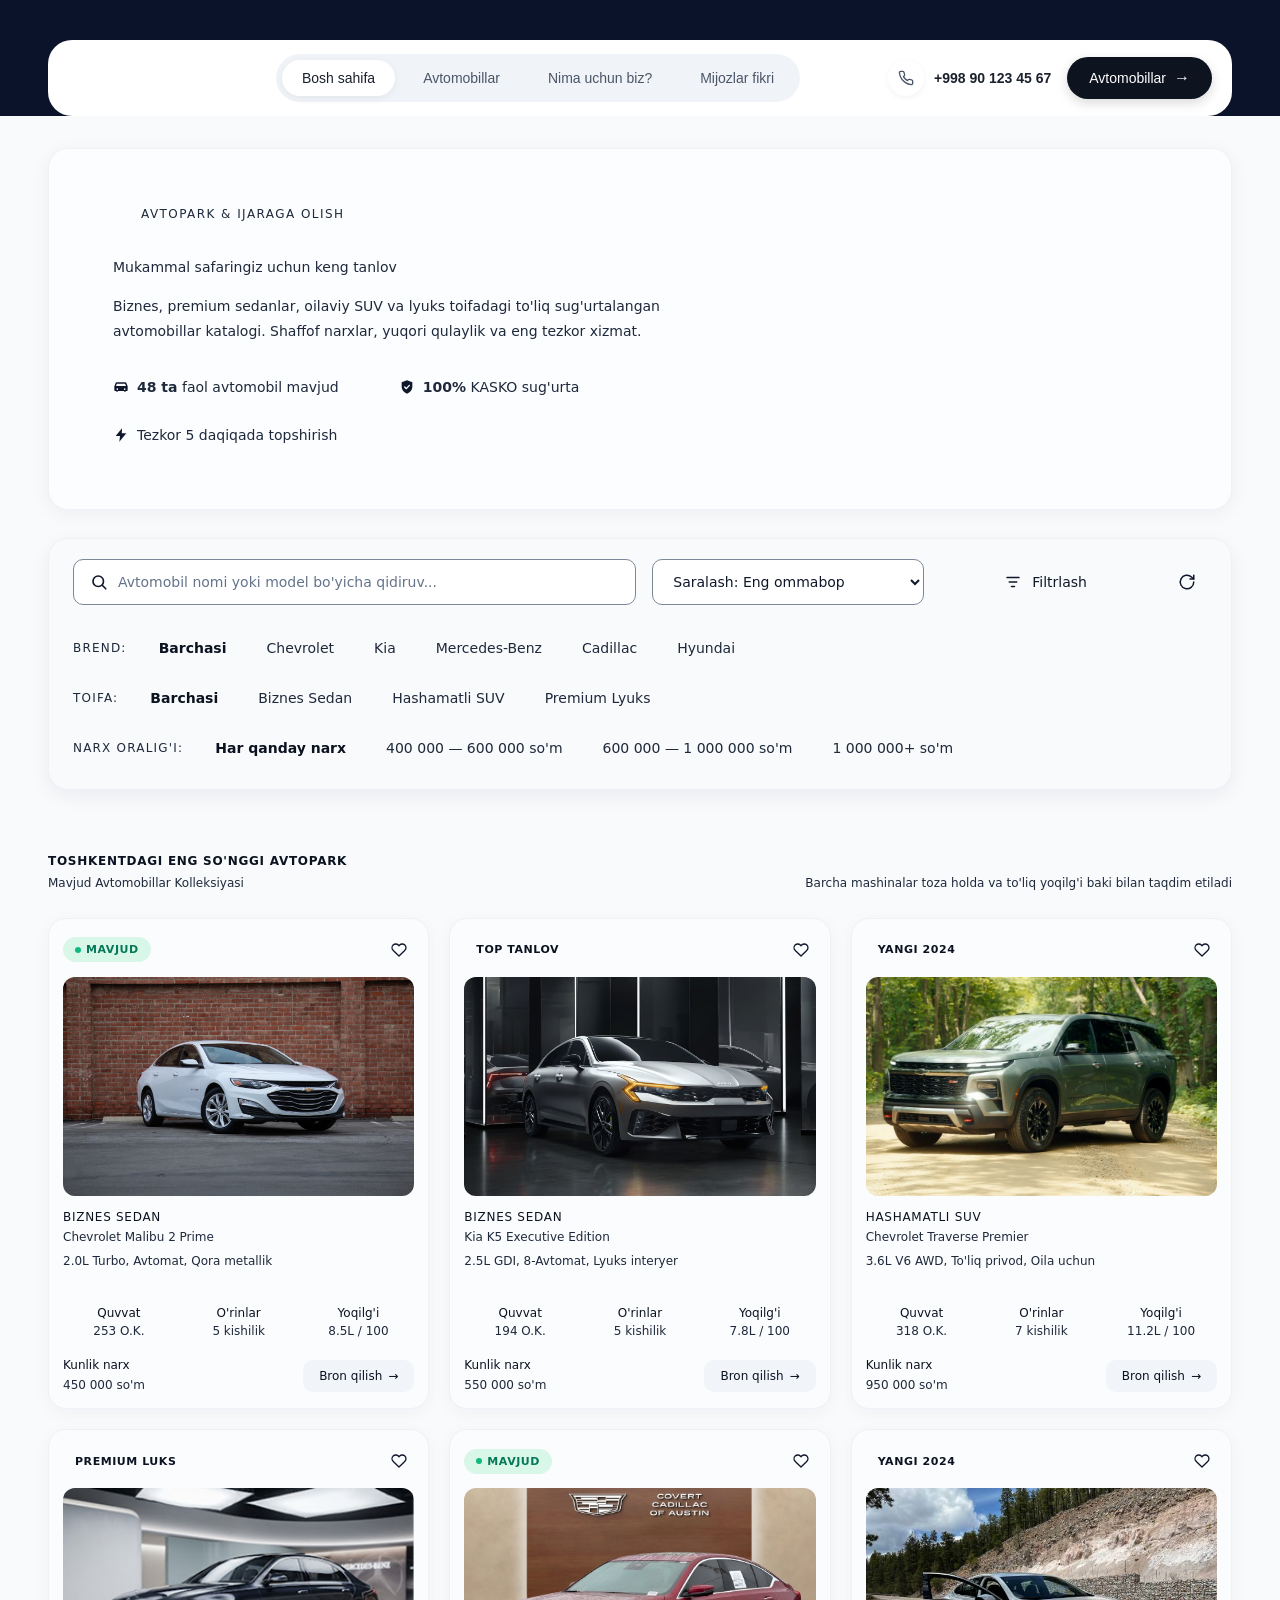
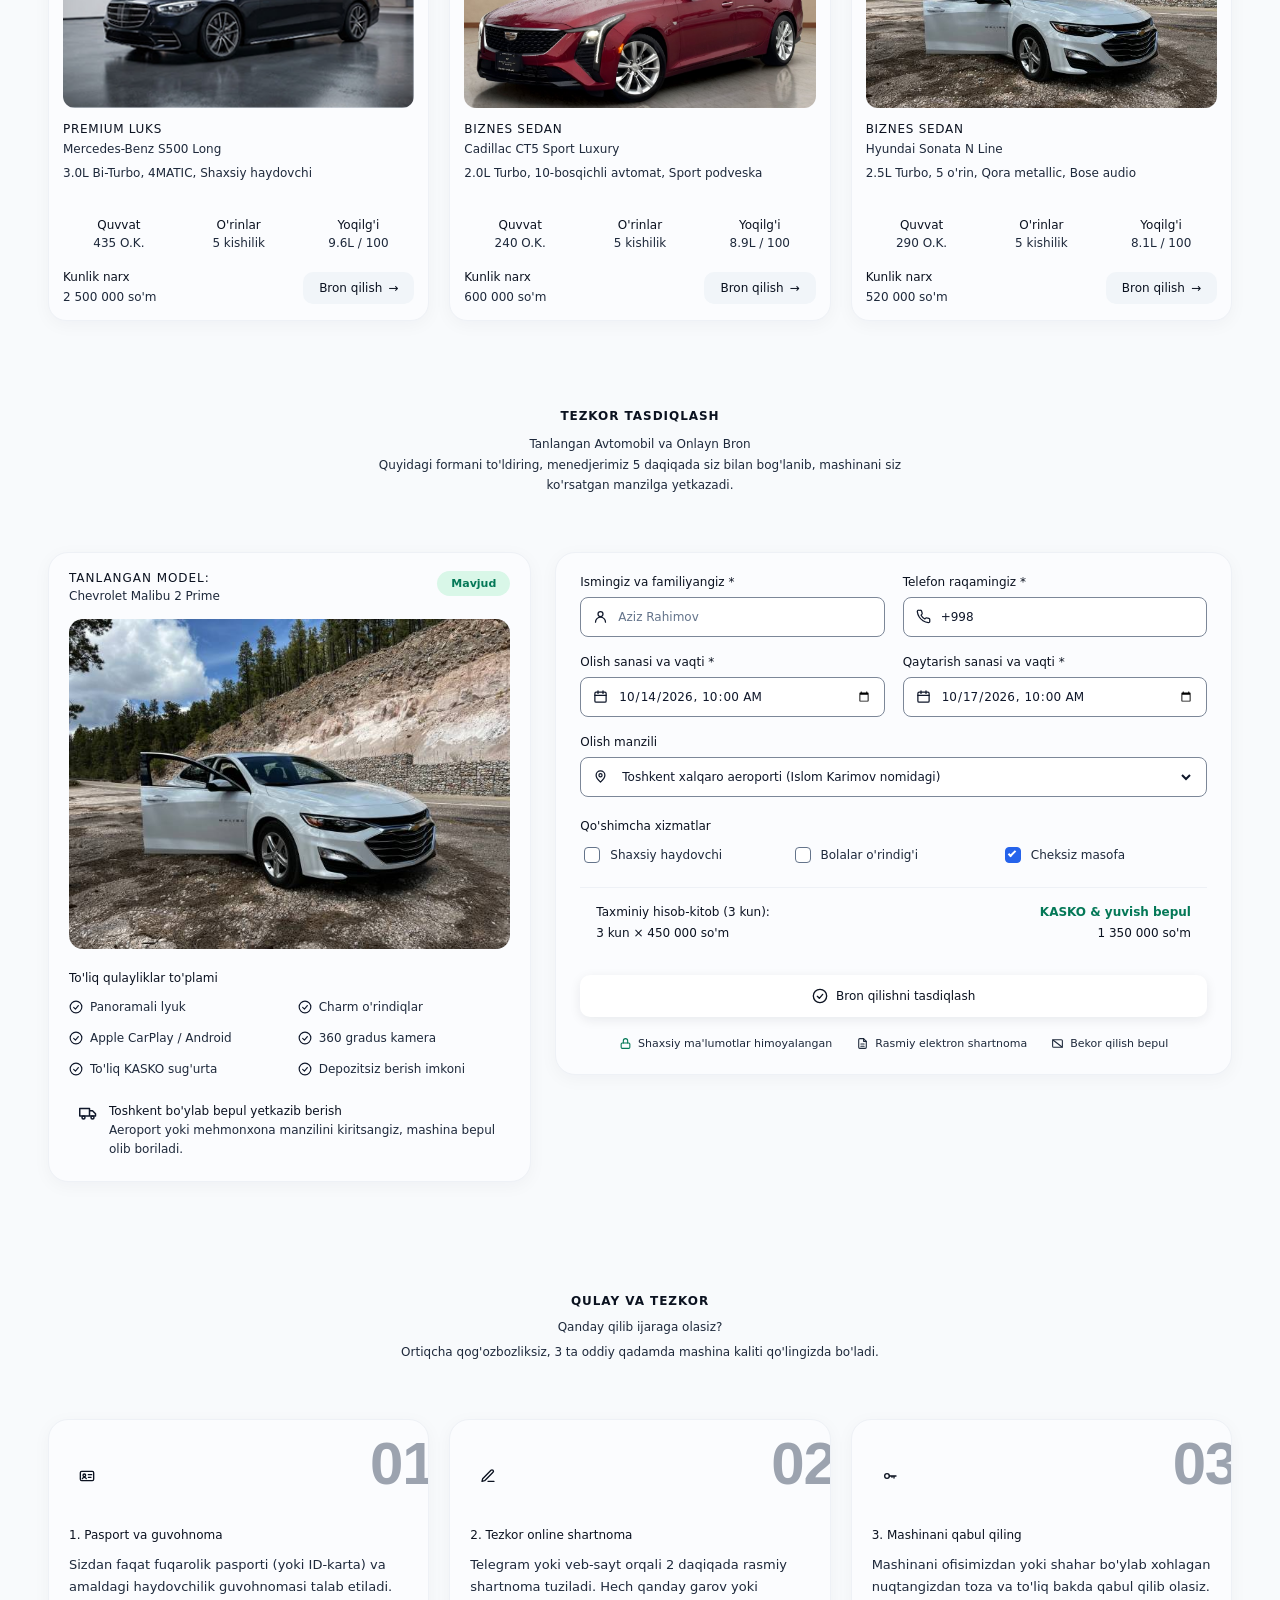
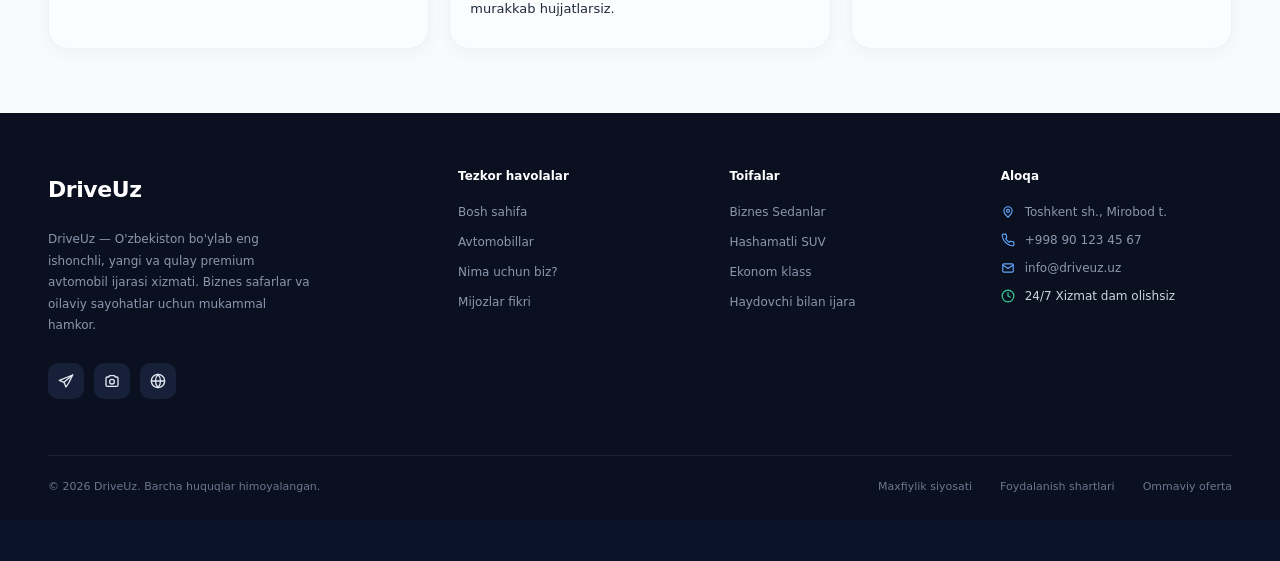
==== commit f595262d: "arziqulov" ====
--- a/catalog.html
+++ b/catalog.html
@@ -1,631 +1,780 @@
 <!DOCTYPE html>
 <html lang="en">
+
 <head>
-    <meta charset="UTF-8">
-    <meta name="viewport" content="width=device-width, initial-scale=1.0">
-    <title>Document</title>
-    <link rel="stylesheet" href="./style.css">
+  <meta charset="UTF-8">
+  <meta name="viewport" content="width=device-width, initial-scale=1.0">
+  <title>Document</title>
+  <link rel="stylesheet" href="./style.css">
 </head>
+
 <body>
-    <header class="cr-nav" id="cr-nav">
-  <div class="cr-nav-container">
-    <div class="cr-nav-bar">
-
-      <!-- Chap tomon: logotip shu yerga qo'yiladi -->
-      <div class="cr-nav-left">
-        <!-- <a href="/" class="cr-nav-logo"><img src="logo.svg" alt="Logo"></a> -->
-      </div>
-
-      <!-- O'rta: menyu -->
-      <nav class="cr-nav-menu" aria-label="Asosiy menyu">
-        <a href="./index.html" class="cr-nav-link is-active">Bosh sahifa</a>
-        <a href="#cars" class="cr-nav-link">Avtomobillar</a>
-        <a href="./contact.html" class="cr-nav-link">Nima uchun biz?</a>
-        <a href="#reviews" class="cr-nav-link">Mijozlar fikri</a>
+  <header class="site-header">
+    <div class="header-container">
+      <!-- Chap qism: Logo (agar rasm bo'lmasa bo'sh joy uchun element) -->
+      <div class="header-logo"></div>
+
+
+      <!-- O'rta qism: Navigatsiya (kapsula ichida) -->
+      <nav class="header-nav-capsule">
+        <a href="./index.html" class="nav-link active">Bosh sahifa</a>
+        <a href="./catalog.html" class="nav-link">Avtomobillar</a>
+        <a href="./contact.html" class="nav-link">Nima uchun biz?</a>
+        <a href="#" class="nav-link">Mijozlar fikri</a>
       </nav>
 
-      <!-- O'ng tomon: telefon va tugma -->
-      <div class="cr-nav-right">
-        <a href="tel:+998901234567" class="cr-nav-phone">
-          <span class="cr-nav-phone-icon">
-            <svg width="14" height="14" viewBox="0 0 24 24" fill="none" stroke="currentColor" stroke-width="2" stroke-linecap="round" stroke-linejoin="round"><path d="M22 16.9v3a2 2 0 01-2.2 2 19.8 19.8 0 01-8.6-3.1 19.5 19.5 0 01-6-6A19.8 19.8 0 012.1 4.2 2 2 0 014.1 2h3a2 2 0 012 1.7c.1 1 .4 1.9.7 2.8a2 2 0 01-.5 2.1L8.1 9.9a16 16 0 006 6l1.3-1.3a2 2 0 012.1-.4c.9.3 1.8.6 2.8.7a2 2 0 011.7 2z"/></svg>
+      <!-- O'ng qism: Telefon raqami va tugma -->
+      <div class="header-right">
+        <a href="tel:+998901234567" class="phone-box">
+          <span class="phone-icon">
+            <svg width="16" height="16" viewBox="0 0 24 24" fill="none" stroke="currentColor" stroke-width="2"
+              stroke-linecap="round" stroke-linejoin="round">
+              <path
+                d="M22 16.92v3a2 2 0 0 1-2.18 2 19.79 19.79 0 0 1-8.63-3.07 19.5 19.5 0 0 1-6-6 19.79 19.79 0 0 1-3.07-8.67A2 2 0 0 1 4.11 2h3a2 2 0 0 1 2 1.72 12.84 12.84 0 0 0 .7 2.81 2 2 0 0 1-.45 2.11L8.09 9.91a16 16 0 0 0 6 6l1.27-1.27a2 2 0 0 1 2.11-.45 12.84 12.84 0 0 0 2.81.7A2 2 0 0 1 22 16.92z">
+              </path>
+            </svg>
           </span>
-          +998 90 123 45 67
+          <span class="phone-text">+998 90 123 45 67</span>
         </a>
 
-        <a href="#cars" class="cr-nav-btn">
-          Avtomobillar
-          <svg width="16" height="16" viewBox="0 0 24 24" fill="none" stroke="currentColor" stroke-width="2" stroke-linecap="round" stroke-linejoin="round"><path d="M5 12h14M13 6l6 6-6 6"/></svg>
+        <a href="#" class="action-btn">
+          Avtomobillar <span class="arrow">&rarr;</span>
         </a>
       </div>
-
     </div>
-  </div>
-</header>
-
-<script>
-  document.querySelectorAll('#cr-nav .cr-nav-link').forEach(function (link) {
-    link.addEventListener('click', function () {
-      document.querySelectorAll('#cr-nav .cr-nav-link').forEach(function (l) { l.classList.remove('is-active'); });
-      link.classList.add('is-active');
-    });
-  });
-</script>
+  </header>
   <main>
     <section class="cr-cat" id="cr-cat">
-  <div class="cr-cat-container">
-
-    <!-- Yuqori qism -->
-    <div class="cr-cat-head">
-      <span class="cr-cat-eyebrow">Avtopark &amp; ijaraga olish</span>
-      <h2 class="cr-cat-title">Mukammal safaringiz uchun keng tanlov</h2>
-      <p class="cr-cat-text">
-        Biznes, premium sedanlar, oilaviy SUV va lyuks toifadagi to'liq sug'urtalangan
-        avtomobillar katalogi. Shaffof narxlar, yuqori qulaylik va eng tezkor xizmat.
-      </p>
-
-      <div class="cr-cat-meta">
-        <span class="cr-cat-meta-item">
-          <svg width="16" height="16" viewBox="0 0 24 24" aria-hidden="true"><path fill="currentColor" d="M5.6 5h12.8c.8 0 1.5.5 1.8 1.2L22 11v6a1 1 0 01-1 1h-1.2a2 2 0 01-3.6 0H7.8a2 2 0 01-3.6 0H3a1 1 0 01-1-1v-6l1.8-4.8C4.1 5.5 4.8 5 5.6 5zm.2 2l-1.3 3.5h15L18.2 7H5.8zM6.5 14a1.2 1.2 0 100 2.4 1.2 1.2 0 000-2.4zm11 0a1.2 1.2 0 100 2.4 1.2 1.2 0 000-2.4z"/></svg>
-          <span><b>48 ta</b> faol avtomobil mavjud</span>
-        </span>
-        <span class="cr-cat-meta-item">
-          <svg width="16" height="16" viewBox="0 0 24 24" aria-hidden="true"><path fill="currentColor" d="M12 2l8 3v6.5c0 5-3.4 8.7-8 10.5-4.6-1.8-8-5.5-8-10.5V5l8-3z"/><path d="M8.5 12l2.5 2.5 4.5-5" fill="none" stroke="#fcfdff" stroke-width="2" stroke-linecap="round" stroke-linejoin="round"/></svg>
-          <span><b>100%</b> KASKO sug'urta</span>
-        </span>
-        <span class="cr-cat-meta-item">
-          <svg width="16" height="16" viewBox="0 0 24 24" aria-hidden="true"><path fill="currentColor" d="M13.5 2L4 13.5h6.5L9.5 22 20 9.5h-6.8L13.5 2z"/></svg>
-          <span>Tezkor 5 daqiqada topshirish</span>
-        </span>
+      <div class="cr-cat-container">
+
+        <!-- Yuqori qism -->
+        <div class="cr-cat-head">
+          <span class="cr-cat-eyebrow">Avtopark &amp; ijaraga olish</span>
+          <h2 class="cr-cat-title">Mukammal safaringiz uchun keng tanlov</h2>
+          <p class="cr-cat-text">
+            Biznes, premium sedanlar, oilaviy SUV va lyuks toifadagi to'liq sug'urtalangan
+            avtomobillar katalogi. Shaffof narxlar, yuqori qulaylik va eng tezkor xizmat.
+          </p>
+
+          <div class="cr-cat-meta">
+            <span class="cr-cat-meta-item">
+              <svg width="16" height="16" viewBox="0 0 24 24" aria-hidden="true">
+                <path fill="currentColor"
+                  d="M5.6 5h12.8c.8 0 1.5.5 1.8 1.2L22 11v6a1 1 0 01-1 1h-1.2a2 2 0 01-3.6 0H7.8a2 2 0 01-3.6 0H3a1 1 0 01-1-1v-6l1.8-4.8C4.1 5.5 4.8 5 5.6 5zm.2 2l-1.3 3.5h15L18.2 7H5.8zM6.5 14a1.2 1.2 0 100 2.4 1.2 1.2 0 000-2.4zm11 0a1.2 1.2 0 100 2.4 1.2 1.2 0 000-2.4z" />
+              </svg>
+              <span><b>48 ta</b> faol avtomobil mavjud</span>
+            </span>
+            <span class="cr-cat-meta-item">
+              <svg width="16" height="16" viewBox="0 0 24 24" aria-hidden="true">
+                <path fill="currentColor" d="M12 2l8 3v6.5c0 5-3.4 8.7-8 10.5-4.6-1.8-8-5.5-8-10.5V5l8-3z" />
+                <path d="M8.5 12l2.5 2.5 4.5-5" fill="none" stroke="#fcfdff" stroke-width="2" stroke-linecap="round"
+                  stroke-linejoin="round" />
+              </svg>
+              <span><b>100%</b> KASKO sug'urta</span>
+            </span>
+            <span class="cr-cat-meta-item">
+              <svg width="16" height="16" viewBox="0 0 24 24" aria-hidden="true">
+                <path fill="currentColor" d="M13.5 2L4 13.5h6.5L9.5 22 20 9.5h-6.8L13.5 2z" />
+              </svg>
+              <span>Tezkor 5 daqiqada topshirish</span>
+            </span>
+          </div>
+        </div>
+
+        <!-- Filtr paneli -->
+        <div class="cr-cat-filters">
+
+          <div class="cr-cat-toolbar">
+            <label class="cr-cat-search">
+              <svg width="18" height="18" viewBox="0 0 24 24" fill="none" stroke="currentColor" stroke-width="2.2"
+                stroke-linecap="round" stroke-linejoin="round">
+                <circle cx="11" cy="11" r="7" />
+                <path d="M21 21l-4.3-4.3" />
+              </svg>
+              <input type="text" placeholder="Avtomobil nomi yoki model bo'yicha qidiruv...">
+            </label>
+
+            <select class="cr-cat-sort">
+              <option>Saralash: Eng ommabop</option>
+              <option>Narx: arzonidan qimmatiga</option>
+              <option>Narx: qimmatidan arzoniga</option>
+              <option>Yangilari birinchi</option>
+            </select>
+
+            <button type="button" class="cr-cat-link">
+              <svg width="18" height="18" viewBox="0 0 24 24" fill="none" stroke="currentColor" stroke-width="2"
+                stroke-linecap="round" stroke-linejoin="round">
+                <path d="M4 6h16M7 12h10M10 18h4" />
+              </svg>
+              Filtrlash
+            </button>
+
+            <button type="button" class="cr-cat-icon" aria-label="Tozalash">
+              <svg width="18" height="18" viewBox="0 0 24 24" fill="none" stroke="currentColor" stroke-width="2"
+                stroke-linecap="round" stroke-linejoin="round">
+                <path d="M21 12a9 9 0 11-3-6.7L21 8" />
+                <path d="M21 3v5h-5" />
+              </svg>
+            </button>
+          </div>
+
+          <div class="cr-cat-row" data-group>
+            <span class="cr-cat-row-label">Brend:</span>
+            <div class="cr-cat-chips">
+              <button type="button" class="cr-chip is-active">Barchasi</button>
+              <button type="button" class="cr-chip">Chevrolet</button>
+              <button type="button" class="cr-chip">Kia</button>
+              <button type="button" class="cr-chip">Mercedes-Benz</button>
+              <button type="button" class="cr-chip">Cadillac</button>
+              <button type="button" class="cr-chip">Hyundai</button>
+            </div>
+          </div>
+
+          <div class="cr-cat-row" data-group>
+            <span class="cr-cat-row-label">Toifa:</span>
+            <div class="cr-cat-chips">
+              <button type="button" class="cr-chip is-active">Barchasi</button>
+              <button type="button" class="cr-chip">Biznes Sedan</button>
+              <button type="button" class="cr-chip">Hashamatli SUV</button>
+              <button type="button" class="cr-chip">Premium Lyuks</button>
+            </div>
+          </div>
+
+          <div class="cr-cat-row" data-group>
+            <span class="cr-cat-row-label">Narx oralig'i:</span>
+            <div class="cr-cat-chips">
+              <button type="button" class="cr-chip is-active">Har qanday narx</button>
+              <button type="button" class="cr-chip">400 000 — 600 000 so'm</button>
+              <button type="button" class="cr-chip">600 000 — 1 000 000 so'm</button>
+              <button type="button" class="cr-chip">1 000 000+ so'm</button>
+            </div>
+          </div>
+
+        </div>
       </div>
-    </div>
-
-    <!-- Filtr paneli -->
-    <div class="cr-cat-filters">
-
-      <div class="cr-cat-toolbar">
-        <label class="cr-cat-search">
-          <svg width="18" height="18" viewBox="0 0 24 24" fill="none" stroke="currentColor" stroke-width="2.2" stroke-linecap="round" stroke-linejoin="round"><circle cx="11" cy="11" r="7"/><path d="M21 21l-4.3-4.3"/></svg>
-          <input type="text" placeholder="Avtomobil nomi yoki model bo'yicha qidiruv...">
-        </label>
-
-        <select class="cr-cat-sort">
-          <option>Saralash: Eng ommabop</option>
-          <option>Narx: arzonidan qimmatiga</option>
-          <option>Narx: qimmatidan arzoniga</option>
-          <option>Yangilari birinchi</option>
-        </select>
-
-        <button type="button" class="cr-cat-link">
-          <svg width="18" height="18" viewBox="0 0 24 24" fill="none" stroke="currentColor" stroke-width="2" stroke-linecap="round" stroke-linejoin="round"><path d="M4 6h16M7 12h10M10 18h4"/></svg>
-          Filtrlash
-        </button>
-
-        <button type="button" class="cr-cat-icon" aria-label="Tozalash">
-          <svg width="18" height="18" viewBox="0 0 24 24" fill="none" stroke="currentColor" stroke-width="2" stroke-linecap="round" stroke-linejoin="round"><path d="M21 12a9 9 0 11-3-6.7L21 8"/><path d="M21 3v5h-5"/></svg>
-        </button>
+    </section>
+
+    <script>
+      document.querySelectorAll('#cr-cat [data-group]').forEach(function (group) {
+        group.addEventListener('click', function (e) {
+          var chip = e.target.closest('.cr-chip');
+          if (!chip) return;
+          group.querySelectorAll('.cr-chip').forEach(function (c) { c.classList.remove('is-active'); });
+          chip.classList.add('is-active');
+        });
+      });
+    </script>
+    <section class="cr-cars" id="cr-cars">
+      <div class="cr-cars-container">
+
+        <!-- Sarlavha -->
+        <div class="cr-cars-head">
+          <div>
+            <span class="cr-cars-eyebrow">Toshkentdagi eng so'nggi avtopark</span>
+            <h2 class="cr-cars-title">Mavjud Avtomobillar Kolleksiyasi</h2>
+          </div>
+          <p class="cr-cars-note">Barcha mashinalar toza holda va to'liq yoqilg'i baki bilan taqdim etiladi</p>
+        </div>
+
+        <!-- Kartalar -->
+        <div class="cr-cars-grid">
+
+          <!-- 1 -->
+          <article class="cr-car-card">
+            <div class="cr-car-top">
+              <span class="cr-car-badge cr-car-badge-green"><i></i>Mavjud</span>
+              <button type="button" class="cr-car-fav" aria-label="Sevimlilarga qo'shish">
+                <svg width="16" height="16" viewBox="0 0 24 24" fill="none" stroke="currentColor" stroke-width="2"
+                  stroke-linecap="round" stroke-linejoin="round">
+                  <path
+                    d="M20.8 4.6a5.5 5.5 0 00-7.8 0L12 5.7l-1-1.1a5.5 5.5 0 00-7.8 7.8l1 1.1L12 21l7.8-7.5 1-1.1a5.5 5.5 0 000-7.8z" />
+                </svg>
+              </button>
+            </div>
+            <div class="cr-car-photo"><img src="./img1.png" alt="Chevrolet Malibu 2 Prime" loading="lazy"></div>
+            <div class="cr-car-body">
+              <span class="cr-car-cat">Biznes Sedan</span>
+              <h3 class="cr-car-name">Chevrolet Malibu 2 Prime</h3>
+              <p class="cr-car-desc">2.0L Turbo, Avtomat, Qora metallik</p>
+            </div>
+            <div class="cr-car-specs">
+              <div><small>Quvvat</small><b>253 O.K.</b></div>
+              <div><small>O'rinlar</small><b>5 kishilik</b></div>
+              <div><small>Yoqilg'i</small><b>8.5L / 100</b></div>
+            </div>
+            <div class="cr-car-foot">
+              <div class="cr-car-price"><small>Kunlik narx</small><b>450 000 so'm</b></div>
+              <a href="#booking" class="cr-car-btn">Bron qilish <span>→</span></a>
+            </div>
+          </article>
+
+          <!-- 2 -->
+          <article class="cr-car-card">
+            <div class="cr-car-top">
+              <span class="cr-car-badge">Top tanlov</span>
+              <button type="button" class="cr-car-fav" aria-label="Sevimlilarga qo'shish">
+                <svg width="16" height="16" viewBox="0 0 24 24" fill="none" stroke="currentColor" stroke-width="2"
+                  stroke-linecap="round" stroke-linejoin="round">
+                  <path
+                    d="M20.8 4.6a5.5 5.5 0 00-7.8 0L12 5.7l-1-1.1a5.5 5.5 0 00-7.8 7.8l1 1.1L12 21l7.8-7.5 1-1.1a5.5 5.5 0 000-7.8z" />
+                </svg>
+              </button>
+            </div>
+            <div class="cr-car-photo"><img src="./kiak5.png" alt="Kia K5 Executive Edition" loading="lazy"></div>
+            <div class="cr-car-body">
+              <span class="cr-car-cat">Biznes Sedan</span>
+              <h3 class="cr-car-name">Kia K5 Executive Edition</h3>
+              <p class="cr-car-desc">2.5L GDI, 8-Avtomat, Lyuks interyer</p>
+            </div>
+            <div class="cr-car-specs">
+              <div><small>Quvvat</small><b>194 O.K.</b></div>
+              <div><small>O'rinlar</small><b>5 kishilik</b></div>
+              <div><small>Yoqilg'i</small><b>7.8L / 100</b></div>
+            </div>
+            <div class="cr-car-foot">
+              <div class="cr-car-price"><small>Kunlik narx</small><b>550 000 so'm</b></div>
+              <a href="#booking" class="cr-car-btn">Bron qilish <span>→</span></a>
+            </div>
+          </article>
+
+          <!-- 3 -->
+          <article class="cr-car-card">
+            <div class="cr-car-top">
+              <span class="cr-car-badge">Yangi 2024</span>
+              <button type="button" class="cr-car-fav" aria-label="Sevimlilarga qo'shish">
+                <svg width="16" height="16" viewBox="0 0 24 24" fill="none" stroke="currentColor" stroke-width="2"
+                  stroke-linecap="round" stroke-linejoin="round">
+                  <path
+                    d="M20.8 4.6a5.5 5.5 0 00-7.8 0L12 5.7l-1-1.1a5.5 5.5 0 00-7.8 7.8l1 1.1L12 21l7.8-7.5 1-1.1a5.5 5.5 0 000-7.8z" />
+                </svg>
+              </button>
+            </div>
+            <div class="cr-car-photo"><img src="./traverse.png" alt="Chevrolet Traverse Premier" loading="lazy"></div>
+            <div class="cr-car-body">
+              <span class="cr-car-cat">Hashamatli SUV</span>
+              <h3 class="cr-car-name">Chevrolet Traverse Premier</h3>
+              <p class="cr-car-desc">3.6L V6 AWD, To'liq privod, Oila uchun</p>
+            </div>
+            <div class="cr-car-specs">
+              <div><small>Quvvat</small><b>318 O.K.</b></div>
+              <div><small>O'rinlar</small><b>7 kishilik</b></div>
+              <div><small>Yoqilg'i</small><b>11.2L / 100</b></div>
+            </div>
+            <div class="cr-car-foot">
+              <div class="cr-car-price"><small>Kunlik narx</small><b>950 000 so'm</b></div>
+              <a href="#booking" class="cr-car-btn">Bron qilish <span>→</span></a>
+            </div>
+          </article>
+
+          <!-- 4 -->
+          <article class="cr-car-card">
+            <div class="cr-car-top">
+              <span class="cr-car-badge">Premium Luks</span>
+              <button type="button" class="cr-car-fav" aria-label="Sevimlilarga qo'shish">
+                <svg width="16" height="16" viewBox="0 0 24 24" fill="none" stroke="currentColor" stroke-width="2"
+                  stroke-linecap="round" stroke-linejoin="round">
+                  <path
+                    d="M20.8 4.6a5.5 5.5 0 00-7.8 0L12 5.7l-1-1.1a5.5 5.5 0 00-7.8 7.8l1 1.1L12 21l7.8-7.5 1-1.1a5.5 5.5 0 000-7.8z" />
+                </svg>
+              </button>
+            </div>
+            <div class="cr-car-photo"><img src="./Mercedes-Benz S-Class qora flagman avtomobil.png"
+                alt="Mercedes-Benz S500 Long" loading="lazy"></div>
+            <div class="cr-car-body">
+              <span class="cr-car-cat">Premium Luks</span>
+              <h3 class="cr-car-name">Mercedes-Benz S500 Long</h3>
+              <p class="cr-car-desc">3.0L Bi-Turbo, 4MATIC, Shaxsiy haydovchi</p>
+            </div>
+            <div class="cr-car-specs">
+              <div><small>Quvvat</small><b>435 O.K.</b></div>
+              <div><small>O'rinlar</small><b>5 kishilik</b></div>
+              <div><small>Yoqilg'i</small><b>9.6L / 100</b></div>
+            </div>
+            <div class="cr-car-foot">
+              <div class="cr-car-price"><small>Kunlik narx</small><b>2 500 000 so'm</b></div>
+              <a href="#booking" class="cr-car-btn">Bron qilish <span>→</span></a>
+            </div>
+          </article>
+
+          <!-- 5 -->
+          <article class="cr-car-card">
+            <div class="cr-car-top">
+              <span class="cr-car-badge cr-car-badge-green"><i></i>Mavjud</span>
+              <button type="button" class="cr-car-fav" aria-label="Sevimlilarga qo'shish">
+                <svg width="16" height="16" viewBox="0 0 24 24" fill="none" stroke="currentColor" stroke-width="2"
+                  stroke-linecap="round" stroke-linejoin="round">
+                  <path
+                    d="M20.8 4.6a5.5 5.5 0 00-7.8 0L12 5.7l-1-1.1a5.5 5.5 0 00-7.8 7.8l1 1.1L12 21l7.8-7.5 1-1.1a5.5 5.5 0 000-7.8z" />
+                </svg>
+              </button>
+            </div>
+            <div class="cr-car-photo"><img src="./image1.png" alt="Cadillac CT5 Sport Luxury" loading="lazy"></div>
+            <div class="cr-car-body">
+              <span class="cr-car-cat">Biznes Sedan</span>
+              <h3 class="cr-car-name">Cadillac CT5 Sport Luxury</h3>
+              <p class="cr-car-desc">2.0L Turbo, 10-bosqichli avtomat, Sport podveska</p>
+            </div>
+            <div class="cr-car-specs">
+              <div><small>Quvvat</small><b>240 O.K.</b></div>
+              <div><small>O'rinlar</small><b>5 kishilik</b></div>
+              <div><small>Yoqilg'i</small><b>8.9L / 100</b></div>
+            </div>
+            <div class="cr-car-foot">
+              <div class="cr-car-price"><small>Kunlik narx</small><b>600 000 so'm</b></div>
+              <a href="#booking" class="cr-car-btn">Bron qilish <span>→</span></a>
+            </div>
+          </article>
+
+          <!-- 6 -->
+          <article class="cr-car-card">
+            <div class="cr-car-top">
+              <span class="cr-car-badge">Yangi 2024</span>
+              <button type="button" class="cr-car-fav" aria-label="Sevimlilarga qo'shish">
+                <svg width="16" height="16" viewBox="0 0 24 24" fill="none" stroke="currentColor" stroke-width="2"
+                  stroke-linecap="round" stroke-linejoin="round">
+                  <path
+                    d="M20.8 4.6a5.5 5.5 0 00-7.8 0L12 5.7l-1-1.1a5.5 5.5 0 00-7.8 7.8l1 1.1L12 21l7.8-7.5 1-1.1a5.5 5.5 0 000-7.8z" />
+                </svg>
+              </button>
+            </div>
+            <div class="cr-car-photo"><img src="./img2.png" alt="Hyundai Sonata N Line" loading="lazy"></div>
+            <div class="cr-car-body">
+              <span class="cr-car-cat">Biznes Sedan</span>
+              <h3 class="cr-car-name">Hyundai Sonata N Line</h3>
+              <p class="cr-car-desc">2.5L Turbo, 5 o'rin, Qora metallic, Bose audio</p>
+            </div>
+            <div class="cr-car-specs">
+              <div><small>Quvvat</small><b>290 O.K.</b></div>
+              <div><small>O'rinlar</small><b>5 kishilik</b></div>
+              <div><small>Yoqilg'i</small><b>8.1L / 100</b></div>
+            </div>
+            <div class="cr-car-foot">
+              <div class="cr-car-price"><small>Kunlik narx</small><b>520 000 so'm</b></div>
+              <a href="#booking" class="cr-car-btn">Bron qilish <span>→</span></a>
+            </div>
+          </article>
+
+        </div>
       </div>
-
-      <div class="cr-cat-row" data-group>
-        <span class="cr-cat-row-label">Brend:</span>
-        <div class="cr-cat-chips">
-          <button type="button" class="cr-chip is-active">Barchasi</button>
-          <button type="button" class="cr-chip">Chevrolet</button>
-          <button type="button" class="cr-chip">Kia</button>
-          <button type="button" class="cr-chip">Mercedes-Benz</button>
-          <button type="button" class="cr-chip">Cadillac</button>
-          <button type="button" class="cr-chip">Hyundai</button>
+    </section>
+
+    <script>
+      document.querySelectorAll('#cr-cars .cr-car-fav').forEach(function (btn) {
+        btn.addEventListener('click', function () { btn.classList.toggle('is-on'); });
+      });
+    </script>
+    <section class="cr-book" id="cr-book">
+      <div class="cr-book-container">
+
+        <!-- Sarlavha -->
+        <div class="cr-book-head">
+          <span class="cr-book-eyebrow">Tezkor tasdiqlash</span>
+          <h2 class="cr-book-title">Tanlangan Avtomobil va Onlayn Bron</h2>
+          <p class="cr-book-text">
+            Quyidagi formani to'ldiring, menedjerimiz 5 daqiqada siz bilan bog'lanib,
+            mashinani siz ko'rsatgan manzilga yetkazadi.
+          </p>
+        </div>
+
+        <div class="cr-book-grid">
+
+          <!-- Chap karta: tanlangan model -->
+          <aside class="cr-book-side">
+            <div class="cr-book-model">
+              <div>
+                <span class="cr-book-model-label">Tanlangan model:</span>
+                <strong class="cr-book-model-name">Chevrolet Malibu 2 Prime</strong>
+              </div>
+              <span class="cr-book-status">Mavjud</span>
+            </div>
+
+            <div class="cr-book-photo">
+              <img src="./img2.png" alt="Chevrolet Malibu 2 Prime">
+            </div>
+
+            <h3 class="cr-book-sub">To'liq qulayliklar to'plami</h3>
+            <ul class="cr-book-perks">
+              <li><svg width="14" height="14" viewBox="0 0 24 24" fill="none" stroke="currentColor" stroke-width="2"
+                  stroke-linecap="round" stroke-linejoin="round">
+                  <circle cx="12" cy="12" r="10" />
+                  <path d="M8 12.5l3 3 5-6" />
+                </svg>Panoramali lyuk</li>
+              <li><svg width="14" height="14" viewBox="0 0 24 24" fill="none" stroke="currentColor" stroke-width="2"
+                  stroke-linecap="round" stroke-linejoin="round">
+                  <circle cx="12" cy="12" r="10" />
+                  <path d="M8 12.5l3 3 5-6" />
+                </svg>Charm o'rindiqlar</li>
+              <li><svg width="14" height="14" viewBox="0 0 24 24" fill="none" stroke="currentColor" stroke-width="2"
+                  stroke-linecap="round" stroke-linejoin="round">
+                  <circle cx="12" cy="12" r="10" />
+                  <path d="M8 12.5l3 3 5-6" />
+                </svg>Apple CarPlay / Android</li>
+              <li><svg width="14" height="14" viewBox="0 0 24 24" fill="none" stroke="currentColor" stroke-width="2"
+                  stroke-linecap="round" stroke-linejoin="round">
+                  <circle cx="12" cy="12" r="10" />
+                  <path d="M8 12.5l3 3 5-6" />
+                </svg>360 gradus kamera</li>
+              <li><svg width="14" height="14" viewBox="0 0 24 24" fill="none" stroke="currentColor" stroke-width="2"
+                  stroke-linecap="round" stroke-linejoin="round">
+                  <circle cx="12" cy="12" r="10" />
+                  <path d="M8 12.5l3 3 5-6" />
+                </svg>To'liq KASKO sug'urta</li>
+              <li><svg width="14" height="14" viewBox="0 0 24 24" fill="none" stroke="currentColor" stroke-width="2"
+                  stroke-linecap="round" stroke-linejoin="round">
+                  <circle cx="12" cy="12" r="10" />
+                  <path d="M8 12.5l3 3 5-6" />
+                </svg>Depozitsiz berish imkoni</li>
+            </ul>
+
+            <div class="cr-book-delivery">
+              <svg width="18" height="18" viewBox="0 0 24 24" fill="none" stroke="currentColor" stroke-width="2"
+                stroke-linecap="round" stroke-linejoin="round">
+                <path d="M1 6h13v10H1zM14 9h4l4 4v3h-8z" />
+                <circle cx="6" cy="18" r="2" />
+                <circle cx="18" cy="18" r="2" />
+              </svg>
+              <p>
+                <b>Toshkent bo'ylab bepul yetkazib berish</b>
+                Aeroport yoki mehmonxona manzilini kiritsangiz, mashina bepul olib boriladi.
+              </p>
+            </div>
+          </aside>
+
+          <!-- O'ng karta: forma -->
+          <form class="cr-book-form" action="#" method="post" id="cr-book-form" data-price="450000">
+
+            <div class="cr-book-row">
+              <label class="cr-book-field">
+                <span class="cr-book-label">Ismingiz va familiyangiz *</span>
+                <span class="cr-book-input">
+                  <svg width="15" height="15" viewBox="0 0 24 24" fill="none" stroke="currentColor" stroke-width="2"
+                    stroke-linecap="round" stroke-linejoin="round">
+                    <circle cx="12" cy="8" r="4" />
+                    <path d="M4 21a8 8 0 0116 0" />
+                  </svg>
+                  <input type="text" name="name" placeholder="Aziz Rahimov" required>
+                </span>
+              </label>
+
+              <label class="cr-book-field">
+                <span class="cr-book-label">Telefon raqamingiz *</span>
+                <span class="cr-book-input">
+                  <svg width="15" height="15" viewBox="0 0 24 24" fill="none" stroke="currentColor" stroke-width="2"
+                    stroke-linecap="round" stroke-linejoin="round">
+                    <path
+                      d="M22 16.9v3a2 2 0 01-2.2 2 19.8 19.8 0 01-8.6-3.1 19.5 19.5 0 01-6-6A19.8 19.8 0 012.1 4.2 2 2 0 014.1 2h3a2 2 0 012 1.7c.1 1 .4 1.9.7 2.8a2 2 0 01-.5 2.1L8.1 9.9a16 16 0 006 6l1.3-1.3a2 2 0 012.1-.4c.9.3 1.8.6 2.8.7a2 2 0 011.7 2z" />
+                  </svg>
+                  <input type="tel" name="phone" value="+998" required>
+                </span>
+              </label>
+            </div>
+
+            <div class="cr-book-row">
+              <label class="cr-book-field">
+                <span class="cr-book-label">Olish sanasi va vaqti *</span>
+                <span class="cr-book-input">
+                  <svg width="15" height="15" viewBox="0 0 24 24" fill="none" stroke="currentColor" stroke-width="2"
+                    stroke-linecap="round" stroke-linejoin="round">
+                    <rect x="3" y="5" width="18" height="16" rx="2" />
+                    <path d="M3 10h18M8 3v4M16 3v4" />
+                  </svg>
+                  <input type="datetime-local" name="pickup" id="cr-book-from" value="2026-10-14T10:00" required>
+                </span>
+              </label>
+
+              <label class="cr-book-field">
+                <span class="cr-book-label">Qaytarish sanasi va vaqti *</span>
+                <span class="cr-book-input">
+                  <svg width="15" height="15" viewBox="0 0 24 24" fill="none" stroke="currentColor" stroke-width="2"
+                    stroke-linecap="round" stroke-linejoin="round">
+                    <rect x="3" y="5" width="18" height="16" rx="2" />
+                    <path d="M3 10h18M8 3v4M16 3v4" />
+                  </svg>
+                  <input type="datetime-local" name="return" id="cr-book-to" value="2026-10-17T10:00" required>
+                </span>
+              </label>
+            </div>
+
+            <label class="cr-book-field">
+              <span class="cr-book-label">Olish manzili</span>
+              <span class="cr-book-input">
+                <svg width="15" height="15" viewBox="0 0 24 24" fill="none" stroke="currentColor" stroke-width="2"
+                  stroke-linecap="round" stroke-linejoin="round">
+                  <path d="M12 21s7-6.2 7-11a7 7 0 10-14 0c0 4.8 7 11 7 11z" />
+                  <circle cx="12" cy="10" r="2.5" />
+                </svg>
+                <select name="place">
+                  <option>Toshkent xalqaro aeroporti (Islom Karimov nomidagi)</option>
+                  <option>Toshkent shahar markazi</option>
+                  <option>Mehmonxonaga yetkazib berish</option>
+                  <option>Boshqa manzil</option>
+                </select>
+              </span>
+            </label>
+
+            <div class="cr-book-extras">
+              <span class="cr-book-label">Qo'shimcha xizmatlar</span>
+              <div class="cr-book-checks">
+                <label class="cr-check"><input type="checkbox" name="yosh"><i></i><span>Shaxsiy haydovchi</span></label>
+                <label class="cr-check"><input type="checkbox" name="yosh"><i></i><span>Bolalar
+                    o'rindig'i</span></label>
+                <label class="cr-check"><input type="checkbox" name="yosh" checked><i></i><span>Cheksiz
+                    masofa</span></label>
+              </div>
+            </div>
+
+            <div class="cr-book-sum">
+              <div class="cr-book-sum-left">
+                <span>Taxminiy hisob-kitob (<b id="cr-book-days">3</b> kun):</span>
+                <span><b id="cr-book-days2">3</b> kun × 450 000 so'm</span>
+              </div>
+              <div class="cr-book-sum-right">
+                <span class="cr-book-green">KASKO &amp; yuvish bepul</span>
+                <span id="cr-book-total">1 350 000 so'm</span>
+              </div>
+            </div>
+
+            <button type="submit" class="cr-book-btn">
+              <svg width="16" height="16" viewBox="0 0 24 24" fill="none" stroke="currentColor" stroke-width="2"
+                stroke-linecap="round" stroke-linejoin="round">
+                <circle cx="12" cy="12" r="10" />
+                <path d="M8 12.5l3 3 5-6" />
+              </svg>
+              Bron qilishni tasdiqlash
+            </button>
+
+            <ul class="cr-book-trust">
+              <li>
+                <svg width="13" height="13" viewBox="0 0 24 24" fill="none" stroke="currentColor" stroke-width="2"
+                  stroke-linecap="round" stroke-linejoin="round">
+                  <rect x="4" y="11" width="16" height="10" rx="2" />
+                  <path d="M8 11V7a4 4 0 018 0v4" />
+                </svg>
+                Shaxsiy ma'lumotlar himoyalangan
+              </li>
+              <li>
+                <svg width="13" height="13" viewBox="0 0 24 24" fill="none" stroke="currentColor" stroke-width="2"
+                  stroke-linecap="round" stroke-linejoin="round">
+                  <path d="M14 3H7a2 2 0 00-2 2v14a2 2 0 002 2h10a2 2 0 002-2V8z" />
+                  <path d="M14 3v5h5M9 13h6M9 17h6" />
+                </svg>
+                Rasmiy elektron shartnoma
+              </li>
+              <li>
+                <svg width="13" height="13" viewBox="0 0 24 24" fill="none" stroke="currentColor" stroke-width="2"
+                  stroke-linecap="round" stroke-linejoin="round">
+                  <rect x="3" y="5" width="18" height="14" rx="2" />
+                  <path d="M3 5l18 14" />
+                </svg>
+                Bekor qilish bepul
+              </li>
+            </ul>
+
+          </form>
         </div>
       </div>
-
-      <div class="cr-cat-row" data-group>
-        <span class="cr-cat-row-label">Toifa:</span>
-        <div class="cr-cat-chips">
-          <button type="button" class="cr-chip is-active">Barchasi</button>
-          <button type="button" class="cr-chip">Biznes Sedan</button>
-          <button type="button" class="cr-chip">Hashamatli SUV</button>
-          <button type="button" class="cr-chip">Premium Lyuks</button>
+    </section>
+
+    <script>
+      (function () {
+        var form = document.getElementById('cr-book-form');
+        var from = document.getElementById('cr-book-from');
+        var to = document.getElementById('cr-book-to');
+        var price = Number(form.getAttribute('data-price')) || 0;
+
+        function fmt(n) { return String(n).replace(/\B(?=(\d{3})+(?!\d))/g, ' '); }
+
+        function calc() {
+          var a = new Date(from.value), b = new Date(to.value);
+          var days = 1;
+          if (!isNaN(a) && !isNaN(b) && b > a) {
+            days = Math.ceil((b - a) / 86400000);
+          }
+          document.getElementById('cr-book-days').textContent = days;
+          document.getElementById('cr-book-days2').textContent = days;
+          document.getElementById('cr-book-total').textContent = fmt(days * price) + " so'm";
+        }
+
+        from.addEventListener('input', calc);
+        to.addEventListener('input', calc);
+        calc();
+      })();
+    </script>
+    <section class="cr-steps" id="cr-steps">
+      <div class="cr-steps-container">
+
+        <!-- Sarlavha -->
+        <div class="cr-steps-head">
+          <span class="cr-steps-eyebrow">Qulay va tezkor</span>
+          <h2 class="cr-steps-title">Qanday qilib ijaraga olasiz?</h2>
+          <p class="cr-steps-text">Ortiqcha qog'ozbozliksiz, 3 ta oddiy qadamda mashina kaliti qo'lingizda bo'ladi.</p>
+        </div>
+
+        <!-- Qadamlar -->
+        <div class="cr-steps-grid">
+
+          <article class="cr-step">
+            <span class="cr-step-num">01</span>
+            <span class="cr-step-icon">
+              <svg width="16" height="16" viewBox="0 0 24 24" fill="none" stroke="currentColor" stroke-width="2"
+                stroke-linecap="round" stroke-linejoin="round">
+                <rect x="2" y="5" width="20" height="14" rx="2" />
+                <circle cx="8" cy="11" r="2" />
+                <path d="M5 16c.6-1.5 1.8-2 3-2s2.4.5 3 2M14 10h5M14 14h4" />
+              </svg>
+            </span>
+            <h3 class="cr-step-title">1. Pasport va guvohnoma</h3>
+            <p class="cr-step-text">Sizdan faqat fuqarolik pasporti (yoki ID-karta) va amaldagi haydovchilik guvohnomasi
+              talab etiladi.</p>
+          </article>
+
+          <article class="cr-step">
+            <span class="cr-step-num">02</span>
+            <span class="cr-step-icon">
+              <svg width="16" height="16" viewBox="0 0 24 24" fill="none" stroke="currentColor" stroke-width="2"
+                stroke-linecap="round" stroke-linejoin="round">
+                <path d="M12 20h9" />
+                <path d="M16.5 3.5a2.1 2.1 0 013 3L7 19l-4 1 1-4 12.5-12.5z" />
+              </svg>
+            </span>
+            <h3 class="cr-step-title">2. Tezkor online shartnoma</h3>
+            <p class="cr-step-text">Telegram yoki veb-sayt orqali 2 daqiqada rasmiy shartnoma tuziladi. Hech qanday
+              garov yoki murakkab hujjatlarsiz.</p>
+          </article>
+
+          <article class="cr-step">
+            <span class="cr-step-num">03</span>
+            <span class="cr-step-icon">
+              <svg width="16" height="16" viewBox="0 0 24 24" fill="none" stroke="currentColor" stroke-width="2"
+                stroke-linecap="round" stroke-linejoin="round">
+                <circle cx="7.5" cy="12" r="3.5" />
+                <path d="M11 12h10M18 12v3M15 12v2" />
+              </svg>
+            </span>
+            <h3 class="cr-step-title">3. Mashinani qabul qiling</h3>
+            <p class="cr-step-text">Mashinani ofisimizdan yoki shahar bo'ylab xohlagan nuqtangizdan toza va to'liq bakda
+              qabul qilib olasiz.</p>
+          </article>
+
         </div>
       </div>
-
-      <div class="cr-cat-row" data-group>
-        <span class="cr-cat-row-label">Narx oralig'i:</span>
-        <div class="cr-cat-chips">
-          <button type="button" class="cr-chip is-active">Har qanday narx</button>
-          <button type="button" class="cr-chip">400 000 — 600 000 so'm</button>
-          <button type="button" class="cr-chip">600 000 — 1 000 000 so'm</button>
-          <button type="button" class="cr-chip">1 000 000+ so'm</button>
-        </div>
+    </section>
+    <footer class="cr-foot" id="cr-foot">
+      <div class="cr-foot-container">
+
+        <div class="cr-foot-grid">
+
+          <!-- Brend -->
+          <div class="cr-foot-brand">
+            <a href="/" class="cr-foot-logo">
+              <!-- <img src="logo.svg" alt="DriveUz"> -->
+              <span>DriveUz</span>
+            </a>
+            <p class="cr-foot-about">
+              DriveUz — O'zbekiston bo'ylab eng ishonchli, yangi va qulay premium avtomobil ijarasi xizmati.
+              Biznes safarlar va oilaviy sayohatlar uchun mukammal hamkor.
+            </p>
+            <div class="cr-foot-social">
+              <a href="#" aria-label="Telegram">
+                <svg width="16" height="16" viewBox="0 0 24 24" fill="none" stroke="currentColor" stroke-width="2"
+                  stroke-linecap="round" stroke-linejoin="round">
+                  <path d="M22 3L2 11l7 3 3 7 4-6 6-12z" />
+                  <path d="M9 14l13-11" />
+                </svg>
+              </a>
+              <a href="#" aria-label="Instagram">
+                <svg width="16" height="16" viewBox="0 0 24 24" fill="none" stroke="currentColor" stroke-width="2"
+                  stroke-linecap="round" stroke-linejoin="round">
+                  <path d="M3 8a2 2 0 012-2h2l1.5-2h7L17 6h2a2 2 0 012 2v10a2 2 0 01-2 2H5a2 2 0 01-2-2z" />
+                  <circle cx="12" cy="13" r="3.5" />
+                </svg>
+              </a>
+              <a href="#" aria-label="Veb-sayt">
+                <svg width="16" height="16" viewBox="0 0 24 24" fill="none" stroke="currentColor" stroke-width="2"
+                  stroke-linecap="round" stroke-linejoin="round">
+                  <circle cx="12" cy="12" r="10" />
+                  <path d="M2 12h20M12 2a15 15 0 010 20M12 2a15 15 0 000 20" />
+                </svg>
+              </a>
+            </div>
+          </div>
+
+          <!-- Tezkor havolalar -->
+          <div class="cr-foot-col">
+            <h4 class="cr-foot-title">Tezkor havolalar</h4>
+            <ul class="cr-foot-list">
+              <li><a href="./index.html">Bosh sahifa</a></li>
+              <li><a href="./catalog.html">Avtomobillar</a></li>
+              <li><a href="./contact.html">Nima uchun biz?</a></li>
+              <li><a href="#reviews">Mijozlar fikri</a></li>
+            </ul>
+          </div>
+
+          <!-- Toifalar -->
+          <div class="cr-foot-col">
+            <h4 class="cr-foot-title">Toifalar</h4>
+            <ul class="cr-foot-list">
+              <li><a href="#">Biznes Sedanlar</a></li>
+              <li><a href="#">Hashamatli SUV</a></li>
+              <li><a href="#">Ekonom klass</a></li>
+              <li><a href="#">Haydovchi bilan ijara</a></li>
+            </ul>
+          </div>
+
+          <!-- Aloqa -->
+          <div class="cr-foot-col">
+            <h4 class="cr-foot-title">Aloqa</h4>
+            <ul class="cr-foot-contact">
+              <li>
+                <svg width="14" height="14" viewBox="0 0 24 24" fill="none" stroke="currentColor" stroke-width="2"
+                  stroke-linecap="round" stroke-linejoin="round">
+                  <path d="M12 21s7-6.2 7-11a7 7 0 10-14 0c0 4.8 7 11 7 11z" />
+                  <circle cx="12" cy="10" r="2.5" />
+                </svg>
+                <span>Toshkent sh., Mirobod t.</span>
+              </li>
+              <li>
+                <svg width="14" height="14" viewBox="0 0 24 24" fill="none" stroke="currentColor" stroke-width="2"
+                  stroke-linecap="round" stroke-linejoin="round">
+                  <path
+                    d="M22 16.9v3a2 2 0 01-2.2 2 19.8 19.8 0 01-8.6-3.1 19.5 19.5 0 01-6-6A19.8 19.8 0 012.1 4.2 2 2 0 014.1 2h3a2 2 0 012 1.7c.1 1 .4 1.9.7 2.8a2 2 0 01-.5 2.1L8.1 9.9a16 16 0 006 6l1.3-1.3a2 2 0 012.1-.4c.9.3 1.8.6 2.8.7a2 2 0 011.7 2z" />
+                </svg>
+                <a href="tel:+998901234567">+998 90 123 45 67</a>
+              </li>
+              <li>
+                <svg width="14" height="14" viewBox="0 0 24 24" fill="none" stroke="currentColor" stroke-width="2"
+                  stroke-linecap="round" stroke-linejoin="round">
+                  <rect x="3" y="5" width="18" height="14" rx="2" />
+                  <path d="M3 7l9 6 9-6" />
+                </svg>
+                <a href="mailto:info@driveuz.uz">info@driveuz.uz</a>
+              </li>
+              <li class="cr-foot-green">
+                <svg width="14" height="14" viewBox="0 0 24 24" fill="none" stroke="currentColor" stroke-width="2"
+                  stroke-linecap="round" stroke-linejoin="round">
+                  <circle cx="12" cy="12" r="10" />
+                  <path d="M12 6v6l4 2" />
+                </svg>
+                <span>24/7 Xizmat dam olishsiz</span>
+              </li>
+            </ul>
+          </div>
+
+        </div>
+
+        <!-- Pastki qator -->
+        <div class="cr-foot-bottom">
+          <p>© 2026 DriveUz. Barcha huquqlar himoyalangan.</p>
+          <nav class="cr-foot-legal" aria-label="Huquqiy havolalar">
+            <a href="#">Maxfiylik siyosati</a>
+            <a href="#">Foydalanish shartlari</a>
+            <a href="#">Ommaviy oferta</a>
+          </nav>
+        </div>
+
       </div>
-
-    </div>
-  </div>
-</section>
-
-<script>
-  document.querySelectorAll('#cr-cat [data-group]').forEach(function (group) {
-    group.addEventListener('click', function (e) {
-      var chip = e.target.closest('.cr-chip');
-      if (!chip) return;
-      group.querySelectorAll('.cr-chip').forEach(function (c) { c.classList.remove('is-active'); });
-      chip.classList.add('is-active');
-    });
-  });
-</script>
-<section class="cr-cars" id="cr-cars">
-  <div class="cr-cars-container">
-
-    <!-- Sarlavha -->
-    <div class="cr-cars-head">
-      <div>
-        <span class="cr-cars-eyebrow">Toshkentdagi eng so'nggi avtopark</span>
-        <h2 class="cr-cars-title">Mavjud Avtomobillar Kolleksiyasi</h2>
-      </div>
-      <p class="cr-cars-note">Barcha mashinalar toza holda va to'liq yoqilg'i baki bilan taqdim etiladi</p>
-    </div>
-
-    <!-- Kartalar -->
-    <div class="cr-cars-grid">
-
-      <!-- 1 -->
-      <article class="cr-car-card">
-        <div class="cr-car-top">
-          <span class="cr-car-badge cr-car-badge-green"><i></i>Mavjud</span>
-          <button type="button" class="cr-car-fav" aria-label="Sevimlilarga qo'shish">
-            <svg width="16" height="16" viewBox="0 0 24 24" fill="none" stroke="currentColor" stroke-width="2" stroke-linecap="round" stroke-linejoin="round"><path d="M20.8 4.6a5.5 5.5 0 00-7.8 0L12 5.7l-1-1.1a5.5 5.5 0 00-7.8 7.8l1 1.1L12 21l7.8-7.5 1-1.1a5.5 5.5 0 000-7.8z"/></svg>
-          </button>
-        </div>
-        <div class="cr-car-photo"><img src="./img1.png" alt="Chevrolet Malibu 2 Prime" loading="lazy"></div>
-        <div class="cr-car-body">
-          <span class="cr-car-cat">Biznes Sedan</span>
-          <h3 class="cr-car-name">Chevrolet Malibu 2 Prime</h3>
-          <p class="cr-car-desc">2.0L Turbo, Avtomat, Qora metallik</p>
-        </div>
-        <div class="cr-car-specs">
-          <div><small>Quvvat</small><b>253 O.K.</b></div>
-          <div><small>O'rinlar</small><b>5 kishilik</b></div>
-          <div><small>Yoqilg'i</small><b>8.5L / 100</b></div>
-        </div>
-        <div class="cr-car-foot">
-          <div class="cr-car-price"><small>Kunlik narx</small><b>450 000 so'm</b></div>
-          <a href="#booking" class="cr-car-btn">Bron qilish <span>→</span></a>
-        </div>
-      </article>
-
-      <!-- 2 -->
-      <article class="cr-car-card">
-        <div class="cr-car-top">
-          <span class="cr-car-badge">Top tanlov</span>
-          <button type="button" class="cr-car-fav" aria-label="Sevimlilarga qo'shish">
-            <svg width="16" height="16" viewBox="0 0 24 24" fill="none" stroke="currentColor" stroke-width="2" stroke-linecap="round" stroke-linejoin="round"><path d="M20.8 4.6a5.5 5.5 0 00-7.8 0L12 5.7l-1-1.1a5.5 5.5 0 00-7.8 7.8l1 1.1L12 21l7.8-7.5 1-1.1a5.5 5.5 0 000-7.8z"/></svg>
-          </button>
-        </div>
-        <div class="cr-car-photo"><img src="./kiak5.png" alt="Kia K5 Executive Edition" loading="lazy"></div>
-        <div class="cr-car-body">
-          <span class="cr-car-cat">Biznes Sedan</span>
-          <h3 class="cr-car-name">Kia K5 Executive Edition</h3>
-          <p class="cr-car-desc">2.5L GDI, 8-Avtomat, Lyuks interyer</p>
-        </div>
-        <div class="cr-car-specs">
-          <div><small>Quvvat</small><b>194 O.K.</b></div>
-          <div><small>O'rinlar</small><b>5 kishilik</b></div>
-          <div><small>Yoqilg'i</small><b>7.8L / 100</b></div>
-        </div>
-        <div class="cr-car-foot">
-          <div class="cr-car-price"><small>Kunlik narx</small><b>550 000 so'm</b></div>
-          <a href="#booking" class="cr-car-btn">Bron qilish <span>→</span></a>
-        </div>
-      </article>
-
-      <!-- 3 -->
-      <article class="cr-car-card">
-        <div class="cr-car-top">
-          <span class="cr-car-badge">Yangi 2024</span>
-          <button type="button" class="cr-car-fav" aria-label="Sevimlilarga qo'shish">
-            <svg width="16" height="16" viewBox="0 0 24 24" fill="none" stroke="currentColor" stroke-width="2" stroke-linecap="round" stroke-linejoin="round"><path d="M20.8 4.6a5.5 5.5 0 00-7.8 0L12 5.7l-1-1.1a5.5 5.5 0 00-7.8 7.8l1 1.1L12 21l7.8-7.5 1-1.1a5.5 5.5 0 000-7.8z"/></svg>
-          </button>
-        </div>
-        <div class="cr-car-photo"><img src="./traverse.png" alt="Chevrolet Traverse Premier" loading="lazy"></div>
-        <div class="cr-car-body">
-          <span class="cr-car-cat">Hashamatli SUV</span>
-          <h3 class="cr-car-name">Chevrolet Traverse Premier</h3>
-          <p class="cr-car-desc">3.6L V6 AWD, To'liq privod, Oila uchun</p>
-        </div>
-        <div class="cr-car-specs">
-          <div><small>Quvvat</small><b>318 O.K.</b></div>
-          <div><small>O'rinlar</small><b>7 kishilik</b></div>
-          <div><small>Yoqilg'i</small><b>11.2L / 100</b></div>
-        </div>
-        <div class="cr-car-foot">
-          <div class="cr-car-price"><small>Kunlik narx</small><b>950 000 so'm</b></div>
-          <a href="#booking" class="cr-car-btn">Bron qilish <span>→</span></a>
-        </div>
-      </article>
-
-      <!-- 4 -->
-      <article class="cr-car-card">
-        <div class="cr-car-top">
-          <span class="cr-car-badge">Premium Luks</span>
-          <button type="button" class="cr-car-fav" aria-label="Sevimlilarga qo'shish">
-            <svg width="16" height="16" viewBox="0 0 24 24" fill="none" stroke="currentColor" stroke-width="2" stroke-linecap="round" stroke-linejoin="round"><path d="M20.8 4.6a5.5 5.5 0 00-7.8 0L12 5.7l-1-1.1a5.5 5.5 0 00-7.8 7.8l1 1.1L12 21l7.8-7.5 1-1.1a5.5 5.5 0 000-7.8z"/></svg>
-          </button>
-        </div>
-        <div class="cr-car-photo"><img src="./Mercedes-Benz S-Class qora flagman avtomobil.png" alt="Mercedes-Benz S500 Long" loading="lazy"></div>
-        <div class="cr-car-body">
-          <span class="cr-car-cat">Premium Luks</span>
-          <h3 class="cr-car-name">Mercedes-Benz S500 Long</h3>
-          <p class="cr-car-desc">3.0L Bi-Turbo, 4MATIC, Shaxsiy haydovchi</p>
-        </div>
-        <div class="cr-car-specs">
-          <div><small>Quvvat</small><b>435 O.K.</b></div>
-          <div><small>O'rinlar</small><b>5 kishilik</b></div>
-          <div><small>Yoqilg'i</small><b>9.6L / 100</b></div>
-        </div>
-        <div class="cr-car-foot">
-          <div class="cr-car-price"><small>Kunlik narx</small><b>2 500 000 so'm</b></div>
-          <a href="#booking" class="cr-car-btn">Bron qilish <span>→</span></a>
-        </div>
-      </article>
-
-      <!-- 5 -->
-      <article class="cr-car-card">
-        <div class="cr-car-top">
-          <span class="cr-car-badge cr-car-badge-green"><i></i>Mavjud</span>
-          <button type="button" class="cr-car-fav" aria-label="Sevimlilarga qo'shish">
-            <svg width="16" height="16" viewBox="0 0 24 24" fill="none" stroke="currentColor" stroke-width="2" stroke-linecap="round" stroke-linejoin="round"><path d="M20.8 4.6a5.5 5.5 0 00-7.8 0L12 5.7l-1-1.1a5.5 5.5 0 00-7.8 7.8l1 1.1L12 21l7.8-7.5 1-1.1a5.5 5.5 0 000-7.8z"/></svg>
-          </button>
-        </div>
-        <div class="cr-car-photo"><img src="./image1.png" alt="Cadillac CT5 Sport Luxury" loading="lazy"></div>
-        <div class="cr-car-body">
-          <span class="cr-car-cat">Biznes Sedan</span>
-          <h3 class="cr-car-name">Cadillac CT5 Sport Luxury</h3>
-          <p class="cr-car-desc">2.0L Turbo, 10-bosqichli avtomat, Sport podveska</p>
-        </div>
-        <div class="cr-car-specs">
-          <div><small>Quvvat</small><b>240 O.K.</b></div>
-          <div><small>O'rinlar</small><b>5 kishilik</b></div>
-          <div><small>Yoqilg'i</small><b>8.9L / 100</b></div>
-        </div>
-        <div class="cr-car-foot">
-          <div class="cr-car-price"><small>Kunlik narx</small><b>600 000 so'm</b></div>
-          <a href="#booking" class="cr-car-btn">Bron qilish <span>→</span></a>
-        </div>
-      </article>
-
-      <!-- 6 -->
-      <article class="cr-car-card">
-        <div class="cr-car-top">
-          <span class="cr-car-badge">Yangi 2024</span>
-          <button type="button" class="cr-car-fav" aria-label="Sevimlilarga qo'shish">
-            <svg width="16" height="16" viewBox="0 0 24 24" fill="none" stroke="currentColor" stroke-width="2" stroke-linecap="round" stroke-linejoin="round"><path d="M20.8 4.6a5.5 5.5 0 00-7.8 0L12 5.7l-1-1.1a5.5 5.5 0 00-7.8 7.8l1 1.1L12 21l7.8-7.5 1-1.1a5.5 5.5 0 000-7.8z"/></svg>
-          </button>
-        </div>
-        <div class="cr-car-photo"><img src="./img2.png" alt="Hyundai Sonata N Line" loading="lazy"></div>
-        <div class="cr-car-body">
-          <span class="cr-car-cat">Biznes Sedan</span>
-          <h3 class="cr-car-name">Hyundai Sonata N Line</h3>
-          <p class="cr-car-desc">2.5L Turbo, 5 o'rin, Qora metallic, Bose audio</p>
-        </div>
-        <div class="cr-car-specs">
-          <div><small>Quvvat</small><b>290 O.K.</b></div>
-          <div><small>O'rinlar</small><b>5 kishilik</b></div>
-          <div><small>Yoqilg'i</small><b>8.1L / 100</b></div>
-        </div>
-        <div class="cr-car-foot">
-          <div class="cr-car-price"><small>Kunlik narx</small><b>520 000 so'm</b></div>
-          <a href="#booking" class="cr-car-btn">Bron qilish <span>→</span></a>
-        </div>
-      </article>
-
-    </div>
-  </div>
-</section>
-
-<script>
-  document.querySelectorAll('#cr-cars .cr-car-fav').forEach(function (btn) {
-    btn.addEventListener('click', function () { btn.classList.toggle('is-on'); });
-  });
-</script>
-<section class="cr-book" id="cr-book">
-  <div class="cr-book-container">
-
-    <!-- Sarlavha -->
-    <div class="cr-book-head">
-      <span class="cr-book-eyebrow">Tezkor tasdiqlash</span>
-      <h2 class="cr-book-title">Tanlangan Avtomobil va Onlayn Bron</h2>
-      <p class="cr-book-text">
-        Quyidagi formani to'ldiring, menedjerimiz 5 daqiqada siz bilan bog'lanib,
-        mashinani siz ko'rsatgan manzilga yetkazadi.
-      </p>
-    </div>
-
-    <div class="cr-book-grid">
-
-      <!-- Chap karta: tanlangan model -->
-      <aside class="cr-book-side">
-        <div class="cr-book-model">
-          <div>
-            <span class="cr-book-model-label">Tanlangan model:</span>
-            <strong class="cr-book-model-name">Chevrolet Malibu 2 Prime</strong>
-          </div>
-          <span class="cr-book-status">Mavjud</span>
-        </div>
-
-        <div class="cr-book-photo">
-          <img src="./img2.png" alt="Chevrolet Malibu 2 Prime">
-        </div>
-
-        <h3 class="cr-book-sub">To'liq qulayliklar to'plami</h3>
-        <ul class="cr-book-perks">
-          <li><svg width="14" height="14" viewBox="0 0 24 24" fill="none" stroke="currentColor" stroke-width="2" stroke-linecap="round" stroke-linejoin="round"><circle cx="12" cy="12" r="10"/><path d="M8 12.5l3 3 5-6"/></svg>Panoramali lyuk</li>
-          <li><svg width="14" height="14" viewBox="0 0 24 24" fill="none" stroke="currentColor" stroke-width="2" stroke-linecap="round" stroke-linejoin="round"><circle cx="12" cy="12" r="10"/><path d="M8 12.5l3 3 5-6"/></svg>Charm o'rindiqlar</li>
-          <li><svg width="14" height="14" viewBox="0 0 24 24" fill="none" stroke="currentColor" stroke-width="2" stroke-linecap="round" stroke-linejoin="round"><circle cx="12" cy="12" r="10"/><path d="M8 12.5l3 3 5-6"/></svg>Apple CarPlay / Android</li>
-          <li><svg width="14" height="14" viewBox="0 0 24 24" fill="none" stroke="currentColor" stroke-width="2" stroke-linecap="round" stroke-linejoin="round"><circle cx="12" cy="12" r="10"/><path d="M8 12.5l3 3 5-6"/></svg>360 gradus kamera</li>
-          <li><svg width="14" height="14" viewBox="0 0 24 24" fill="none" stroke="currentColor" stroke-width="2" stroke-linecap="round" stroke-linejoin="round"><circle cx="12" cy="12" r="10"/><path d="M8 12.5l3 3 5-6"/></svg>To'liq KASKO sug'urta</li>
-          <li><svg width="14" height="14" viewBox="0 0 24 24" fill="none" stroke="currentColor" stroke-width="2" stroke-linecap="round" stroke-linejoin="round"><circle cx="12" cy="12" r="10"/><path d="M8 12.5l3 3 5-6"/></svg>Depozitsiz berish imkoni</li>
-        </ul>
-
-        <div class="cr-book-delivery">
-          <svg width="18" height="18" viewBox="0 0 24 24" fill="none" stroke="currentColor" stroke-width="2" stroke-linecap="round" stroke-linejoin="round"><path d="M1 6h13v10H1zM14 9h4l4 4v3h-8z"/><circle cx="6" cy="18" r="2"/><circle cx="18" cy="18" r="2"/></svg>
-          <p>
-            <b>Toshkent bo'ylab bepul yetkazib berish</b>
-            Aeroport yoki mehmonxona manzilini kiritsangiz, mashina bepul olib boriladi.
-          </p>
-        </div>
-      </aside>
-
-      <!-- O'ng karta: forma -->
-      <form class="cr-book-form" action="#" method="post" id="cr-book-form" data-price="450000">
-
-        <div class="cr-book-row">
-          <label class="cr-book-field">
-            <span class="cr-book-label">Ismingiz va familiyangiz *</span>
-            <span class="cr-book-input">
-              <svg width="15" height="15" viewBox="0 0 24 24" fill="none" stroke="currentColor" stroke-width="2" stroke-linecap="round" stroke-linejoin="round"><circle cx="12" cy="8" r="4"/><path d="M4 21a8 8 0 0116 0"/></svg>
-              <input type="text" name="name" placeholder="Aziz Rahimov" required>
-            </span>
-          </label>
-
-          <label class="cr-book-field">
-            <span class="cr-book-label">Telefon raqamingiz *</span>
-            <span class="cr-book-input">
-              <svg width="15" height="15" viewBox="0 0 24 24" fill="none" stroke="currentColor" stroke-width="2" stroke-linecap="round" stroke-linejoin="round"><path d="M22 16.9v3a2 2 0 01-2.2 2 19.8 19.8 0 01-8.6-3.1 19.5 19.5 0 01-6-6A19.8 19.8 0 012.1 4.2 2 2 0 014.1 2h3a2 2 0 012 1.7c.1 1 .4 1.9.7 2.8a2 2 0 01-.5 2.1L8.1 9.9a16 16 0 006 6l1.3-1.3a2 2 0 012.1-.4c.9.3 1.8.6 2.8.7a2 2 0 011.7 2z"/></svg>
-              <input type="tel" name="phone" value="+998" required>
-            </span>
-          </label>
-        </div>
-
-        <div class="cr-book-row">
-          <label class="cr-book-field">
-            <span class="cr-book-label">Olish sanasi va vaqti *</span>
-            <span class="cr-book-input">
-              <svg width="15" height="15" viewBox="0 0 24 24" fill="none" stroke="currentColor" stroke-width="2" stroke-linecap="round" stroke-linejoin="round"><rect x="3" y="5" width="18" height="16" rx="2"/><path d="M3 10h18M8 3v4M16 3v4"/></svg>
-              <input type="datetime-local" name="pickup" id="cr-book-from" value="2026-10-14T10:00" required>
-            </span>
-          </label>
-
-          <label class="cr-book-field">
-            <span class="cr-book-label">Qaytarish sanasi va vaqti *</span>
-            <span class="cr-book-input">
-              <svg width="15" height="15" viewBox="0 0 24 24" fill="none" stroke="currentColor" stroke-width="2" stroke-linecap="round" stroke-linejoin="round"><rect x="3" y="5" width="18" height="16" rx="2"/><path d="M3 10h18M8 3v4M16 3v4"/></svg>
-              <input type="datetime-local" name="return" id="cr-book-to" value="2026-10-17T10:00" required>
-            </span>
-          </label>
-        </div>
-
-        <label class="cr-book-field">
-          <span class="cr-book-label">Olish manzili</span>
-          <span class="cr-book-input">
-            <svg width="15" height="15" viewBox="0 0 24 24" fill="none" stroke="currentColor" stroke-width="2" stroke-linecap="round" stroke-linejoin="round"><path d="M12 21s7-6.2 7-11a7 7 0 10-14 0c0 4.8 7 11 7 11z"/><circle cx="12" cy="10" r="2.5"/></svg>
-            <select name="place">
-              <option>Toshkent xalqaro aeroporti (Islom Karimov nomidagi)</option>
-              <option>Toshkent shahar markazi</option>
-              <option>Mehmonxonaga yetkazib berish</option>
-              <option>Boshqa manzil</option>
-            </select>
-          </span>
-        </label>
-
-        <div class="cr-book-extras">
-          <span class="cr-book-label">Qo'shimcha xizmatlar</span>
-          <div class="cr-book-checks">
-            <label class="cr-check"><input type="checkbox" name="yosh"><i></i><span>Shaxsiy haydovchi</span></label>
-            <label class="cr-check"><input type="checkbox" name="yosh"><i></i><span>Bolalar o'rindig'i</span></label>
-            <label class="cr-check"><input type="checkbox" name="yosh" checked><i></i><span>Cheksiz masofa</span></label>
-          </div>
-        </div>
-
-        <div class="cr-book-sum">
-          <div class="cr-book-sum-left">
-            <span>Taxminiy hisob-kitob (<b id="cr-book-days">3</b> kun):</span>
-            <span><b id="cr-book-days2">3</b> kun × 450 000 so'm</span>
-          </div>
-          <div class="cr-book-sum-right">
-            <span class="cr-book-green">KASKO &amp; yuvish bepul</span>
-            <span id="cr-book-total">1 350 000 so'm</span>
-          </div>
-        </div>
-
-        <button type="submit" class="cr-book-btn">
-          <svg width="16" height="16" viewBox="0 0 24 24" fill="none" stroke="currentColor" stroke-width="2" stroke-linecap="round" stroke-linejoin="round"><circle cx="12" cy="12" r="10"/><path d="M8 12.5l3 3 5-6"/></svg>
-          Bron qilishni tasdiqlash
-        </button>
-
-        <ul class="cr-book-trust">
-          <li>
-            <svg width="13" height="13" viewBox="0 0 24 24" fill="none" stroke="currentColor" stroke-width="2" stroke-linecap="round" stroke-linejoin="round"><rect x="4" y="11" width="16" height="10" rx="2"/><path d="M8 11V7a4 4 0 018 0v4"/></svg>
-            Shaxsiy ma'lumotlar himoyalangan
-          </li>
-          <li>
-            <svg width="13" height="13" viewBox="0 0 24 24" fill="none" stroke="currentColor" stroke-width="2" stroke-linecap="round" stroke-linejoin="round"><path d="M14 3H7a2 2 0 00-2 2v14a2 2 0 002 2h10a2 2 0 002-2V8z"/><path d="M14 3v5h5M9 13h6M9 17h6"/></svg>
-            Rasmiy elektron shartnoma
-          </li>
-          <li>
-            <svg width="13" height="13" viewBox="0 0 24 24" fill="none" stroke="currentColor" stroke-width="2" stroke-linecap="round" stroke-linejoin="round"><rect x="3" y="5" width="18" height="14" rx="2"/><path d="M3 5l18 14"/></svg>
-            Bekor qilish bepul
-          </li>
-        </ul>
-
-      </form>
-    </div>
-  </div>
-</section>
-
-<script>
-  (function () {
-    var form  = document.getElementById('cr-book-form');
-    var from  = document.getElementById('cr-book-from');
-    var to    = document.getElementById('cr-book-to');
-    var price = Number(form.getAttribute('data-price')) || 0;
-
-    function fmt(n) { return String(n).replace(/\B(?=(\d{3})+(?!\d))/g, ' '); }
-
-    function calc() {
-      var a = new Date(from.value), b = new Date(to.value);
-      var days = 1;
-      if (!isNaN(a) && !isNaN(b) && b > a) {
-        days = Math.ceil((b - a) / 86400000);
-      }
-      document.getElementById('cr-book-days').textContent  = days;
-      document.getElementById('cr-book-days2').textContent = days;
-      document.getElementById('cr-book-total').textContent = fmt(days * price) + " so'm";
-    }
-
-    from.addEventListener('input', calc);
-    to.addEventListener('input', calc);
-    calc();
-  })();
-</script>
-<section class="cr-steps" id="cr-steps">
-  <div class="cr-steps-container">
-
-    <!-- Sarlavha -->
-    <div class="cr-steps-head">
-      <span class="cr-steps-eyebrow">Qulay va tezkor</span>
-      <h2 class="cr-steps-title">Qanday qilib ijaraga olasiz?</h2>
-      <p class="cr-steps-text">Ortiqcha qog'ozbozliksiz, 3 ta oddiy qadamda mashina kaliti qo'lingizda bo'ladi.</p>
-    </div>
-
-    <!-- Qadamlar -->
-    <div class="cr-steps-grid">
-
-      <article class="cr-step">
-        <span class="cr-step-num">01</span>
-        <span class="cr-step-icon">
-          <svg width="16" height="16" viewBox="0 0 24 24" fill="none" stroke="currentColor" stroke-width="2" stroke-linecap="round" stroke-linejoin="round"><rect x="2" y="5" width="20" height="14" rx="2"/><circle cx="8" cy="11" r="2"/><path d="M5 16c.6-1.5 1.8-2 3-2s2.4.5 3 2M14 10h5M14 14h4"/></svg>
-        </span>
-        <h3 class="cr-step-title">1. Pasport va guvohnoma</h3>
-        <p class="cr-step-text">Sizdan faqat fuqarolik pasporti (yoki ID-karta) va amaldagi haydovchilik guvohnomasi talab etiladi.</p>
-      </article>
-
-      <article class="cr-step">
-        <span class="cr-step-num">02</span>
-        <span class="cr-step-icon">
-          <svg width="16" height="16" viewBox="0 0 24 24" fill="none" stroke="currentColor" stroke-width="2" stroke-linecap="round" stroke-linejoin="round"><path d="M12 20h9"/><path d="M16.5 3.5a2.1 2.1 0 013 3L7 19l-4 1 1-4 12.5-12.5z"/></svg>
-        </span>
-        <h3 class="cr-step-title">2. Tezkor online shartnoma</h3>
-        <p class="cr-step-text">Telegram yoki veb-sayt orqali 2 daqiqada rasmiy shartnoma tuziladi. Hech qanday garov yoki murakkab hujjatlarsiz.</p>
-      </article>
-
-      <article class="cr-step">
-        <span class="cr-step-num">03</span>
-        <span class="cr-step-icon">
-          <svg width="16" height="16" viewBox="0 0 24 24" fill="none" stroke="currentColor" stroke-width="2" stroke-linecap="round" stroke-linejoin="round"><circle cx="7.5" cy="12" r="3.5"/><path d="M11 12h10M18 12v3M15 12v2"/></svg>
-        </span>
-        <h3 class="cr-step-title">3. Mashinani qabul qiling</h3>
-        <p class="cr-step-text">Mashinani ofisimizdan yoki shahar bo'ylab xohlagan nuqtangizdan toza va to'liq bakda qabul qilib olasiz.</p>
-      </article>
-
-    </div>
-  </div>
-</section>
-<footer class="cr-foot" id="cr-foot">
-  <div class="cr-foot-container">
-
-    <div class="cr-foot-grid">
-
-      <!-- Brend -->
-      <div class="cr-foot-brand">
-        <a href="/" class="cr-foot-logo">
-          <!-- <img src="logo.svg" alt="DriveUz"> -->
-          <span>DriveUz</span>
-        </a>
-        <p class="cr-foot-about">
-          DriveUz — O'zbekiston bo'ylab eng ishonchli, yangi va qulay premium avtomobil ijarasi xizmati.
-          Biznes safarlar va oilaviy sayohatlar uchun mukammal hamkor.
-        </p>
-        <div class="cr-foot-social">
-          <a href="#" aria-label="Telegram">
-            <svg width="16" height="16" viewBox="0 0 24 24" fill="none" stroke="currentColor" stroke-width="2" stroke-linecap="round" stroke-linejoin="round"><path d="M22 3L2 11l7 3 3 7 4-6 6-12z"/><path d="M9 14l13-11"/></svg>
-          </a>
-          <a href="#" aria-label="Instagram">
-            <svg width="16" height="16" viewBox="0 0 24 24" fill="none" stroke="currentColor" stroke-width="2" stroke-linecap="round" stroke-linejoin="round"><path d="M3 8a2 2 0 012-2h2l1.5-2h7L17 6h2a2 2 0 012 2v10a2 2 0 01-2 2H5a2 2 0 01-2-2z"/><circle cx="12" cy="13" r="3.5"/></svg>
-          </a>
-          <a href="#" aria-label="Veb-sayt">
-            <svg width="16" height="16" viewBox="0 0 24 24" fill="none" stroke="currentColor" stroke-width="2" stroke-linecap="round" stroke-linejoin="round"><circle cx="12" cy="12" r="10"/><path d="M2 12h20M12 2a15 15 0 010 20M12 2a15 15 0 000 20"/></svg>
-          </a>
-        </div>
-      </div>
-
-      <!-- Tezkor havolalar -->
-      <div class="cr-foot-col">
-        <h4 class="cr-foot-title">Tezkor havolalar</h4>
-        <ul class="cr-foot-list">
-          <li><a href="./index.html">Bosh sahifa</a></li>
-          <li><a href="./catalog.html">Avtomobillar</a></li>
-          <li><a href="./contact.html">Nima uchun biz?</a></li>
-          <li><a href="#reviews">Mijozlar fikri</a></li>
-        </ul>
-      </div>
-
-      <!-- Toifalar -->
-      <div class="cr-foot-col">
-        <h4 class="cr-foot-title">Toifalar</h4>
-        <ul class="cr-foot-list">
-          <li><a href="#">Biznes Sedanlar</a></li>
-          <li><a href="#">Hashamatli SUV</a></li>
-          <li><a href="#">Ekonom klass</a></li>
-          <li><a href="#">Haydovchi bilan ijara</a></li>
-        </ul>
-      </div>
-
-      <!-- Aloqa -->
-      <div class="cr-foot-col">
-        <h4 class="cr-foot-title">Aloqa</h4>
-        <ul class="cr-foot-contact">
-          <li>
-            <svg width="14" height="14" viewBox="0 0 24 24" fill="none" stroke="currentColor" stroke-width="2" stroke-linecap="round" stroke-linejoin="round"><path d="M12 21s7-6.2 7-11a7 7 0 10-14 0c0 4.8 7 11 7 11z"/><circle cx="12" cy="10" r="2.5"/></svg>
-            <span>Toshkent sh., Mirobod t.</span>
-          </li>
-          <li>
-            <svg width="14" height="14" viewBox="0 0 24 24" fill="none" stroke="currentColor" stroke-width="2" stroke-linecap="round" stroke-linejoin="round"><path d="M22 16.9v3a2 2 0 01-2.2 2 19.8 19.8 0 01-8.6-3.1 19.5 19.5 0 01-6-6A19.8 19.8 0 012.1 4.2 2 2 0 014.1 2h3a2 2 0 012 1.7c.1 1 .4 1.9.7 2.8a2 2 0 01-.5 2.1L8.1 9.9a16 16 0 006 6l1.3-1.3a2 2 0 012.1-.4c.9.3 1.8.6 2.8.7a2 2 0 011.7 2z"/></svg>
-            <a href="tel:+998901234567">+998 90 123 45 67</a>
-          </li>
-          <li>
-            <svg width="14" height="14" viewBox="0 0 24 24" fill="none" stroke="currentColor" stroke-width="2" stroke-linecap="round" stroke-linejoin="round"><rect x="3" y="5" width="18" height="14" rx="2"/><path d="M3 7l9 6 9-6"/></svg>
-            <a href="mailto:info@driveuz.uz">info@driveuz.uz</a>
-          </li>
-          <li class="cr-foot-green">
-            <svg width="14" height="14" viewBox="0 0 24 24" fill="none" stroke="currentColor" stroke-width="2" stroke-linecap="round" stroke-linejoin="round"><circle cx="12" cy="12" r="10"/><path d="M12 6v6l4 2"/></svg>
-            <span>24/7 Xizmat dam olishsiz</span>
-          </li>
-        </ul>
-      </div>
-
-    </div>
-
-    <!-- Pastki qator -->
-    <div class="cr-foot-bottom">
-      <p>© 2026 DriveUz. Barcha huquqlar himoyalangan.</p>
-      <nav class="cr-foot-legal" aria-label="Huquqiy havolalar">
-        <a href="#">Maxfiylik siyosati</a>
-        <a href="#">Foydalanish shartlari</a>
-        <a href="#">Ommaviy oferta</a>
-      </nav>
-    </div>
-
-  </div>
-</footer>
+    </footer>
   </main>
 </body>
+
 </html>
--- a/style.css
+++ b/style.css
@@ -1,142 +1,142 @@
 /* Umumiy sahifa foni uchun (rasmdagidek qoramtir fon) */
 body {
-    background-color: #0b132b;
-    font-family: 'Segoe UI', Tahoma, Geneva, Verdana, sans-serif;
-    margin: 0;
-    padding: 40px 0;
+  background-color: #0b132b;
+  font-family: 'Segoe UI', Tahoma, Geneva, Verdana, sans-serif;
+  margin: 0;
+  padding: 40px 0;
 }
 
 * {
-    margin: 0;
-    padding: 0;
-    box-sizing: border-box;
+  margin: 0;
+  padding: 0;
+  box-sizing: border-box;
 }
 
 /* Asosiy header foni va joylashuvi */
 .site-header {
-    width: 100%;
-    display: flex;
-    justify-content: center;
-    padding: 0 20px;
+  width: 100%;
+  display: flex;
+  justify-content: center;
+  padding: 0 20px;
 }
 
 /* 1184px konteyner va asosiy kapsula */
 .header-container {
-    width: 100%;
-    max-width: 1184px;
-    background: rgba(220, 224, 230, 0.4);
-    /* Rasmdagi shishasimon/och kulrang fon */
-    backdrop-filter: blur(10px);
-    -webkit-backdrop-filter: blur(10px);
-    border-radius: 24px;
-    padding: 14px 20px;
-    display: flex;
-    align-items: center;
-    justify-content: space-between;
-    box-sizing: border-box;
+  width: 100%;
+  max-width: 1184px;
+  background: white;
+  /* Rasmdagi shishasimon/och kulrang fon */
+  backdrop-filter: blur(10px);
+  -webkit-backdrop-filter: blur(10px);
+  border-radius: 24px;
+  padding: 14px 20px;
+  display: flex;
+  align-items: center;
+  justify-content: space-between;
+  box-sizing: border-box;
 }
 
 /* Logo uchun joy */
 .header-logo {
-    width: 120px;
-    /* Logotip joyi uchun o'lcham */
+  width: 120px;
+  /* Logotip joyi uchun o'lcham */
 }
 
 /* Navigatsiya kapsulasi */
 .header-nav-capsule {
-    background: rgba(235, 239, 245, 0.75);
-    border-radius: 50px;
-    padding: 6px;
-    display: flex;
-    align-items: center;
-    gap: 8px;
+  background: rgba(235, 239, 245, 0.75);
+  border-radius: 50px;
+  padding: 6px;
+  display: flex;
+  align-items: center;
+  gap: 8px;
 }
 
 /* Navigatsiya havolalari */
 .nav-link {
-    text-decoration: none;
-    color: #4a5568;
-    font-size: 14px;
-    font-weight: 500;
-    padding: 10px 20px;
-    border-radius: 50px;
-    transition: all 0.3s ease;
+  text-decoration: none;
+  color: #4a5568;
+  font-size: 14px;
+  font-weight: 500;
+  padding: 10px 20px;
+  border-radius: 50px;
+  transition: all 0.3s ease;
 }
 
 /* Faol sahifa tugmasi (oq rangda) */
 .nav-link.active {
-    background: #ffffff;
-    color: #1a202c;
-    box-shadow: 0 2px 8px rgba(0, 0, 0, 0.06);
+  background: #ffffff;
+  color: #1a202c;
+  box-shadow: 0 2px 8px rgba(0, 0, 0, 0.06);
 }
 
 .nav-link:hover:not(.active) {
-    color: #1a202c;
+  color: #1a202c;
 }
 
 /* O'ng qism (Telefon va tugma) */
 .header-right {
-    display: flex;
-    align-items: center;
-    gap: 16px;
+  display: flex;
+  align-items: center;
+  gap: 16px;
 }
 
 /* Telefon bloki */
 .phone-box {
-    display: flex;
-    align-items: center;
-    gap: 10px;
-    text-decoration: none;
-    color: #1a202c;
-    font-weight: 600;
-    font-size: 14px;
+  display: flex;
+  align-items: center;
+  gap: 10px;
+  text-decoration: none;
+  color: #1a202c;
+  font-weight: 600;
+  font-size: 14px;
 }
 
 .phone-icon {
-    width: 36px;
-    height: 36px;
-    background: #ffffff;
-    border-radius: 50%;
-    display: flex;
-    align-items: center;
-    justify-content: center;
-    color: #4a5568;
-    box-shadow: 0 2px 6px rgba(0, 0, 0, 0.05);
+  width: 36px;
+  height: 36px;
+  background: #ffffff;
+  border-radius: 50%;
+  display: flex;
+  align-items: center;
+  justify-content: center;
+  color: #4a5568;
+  box-shadow: 0 2px 6px rgba(0, 0, 0, 0.05);
 }
 
 /* To'q rangdagi oxirgi tugma */
 .action-btn {
-    background: #0d131f;
-    color: #ffffff;
-    text-decoration: none;
-    font-size: 14px;
-    font-weight: 500;
-    padding: 12px 22px;
-    border-radius: 50px;
-    display: flex;
-    align-items: center;
-    gap: 8px;
-    box-shadow: 0 4px 12px rgba(0, 0, 0, 0.15);
-    transition: background 0.3s ease;
+  background: #0d131f;
+  color: #ffffff;
+  text-decoration: none;
+  font-size: 14px;
+  font-weight: 500;
+  padding: 12px 22px;
+  border-radius: 50px;
+  display: flex;
+  align-items: center;
+  gap: 8px;
+  box-shadow: 0 4px 12px rgba(0, 0, 0, 0.15);
+  transition: background 0.3s ease;
 }
 
 .action-btn:hover {
-    background: #1a2233;
+  background: #1a2233;
 }
 
 .action-btn .arrow {
-    font-size: 16px;
+  font-size: 16px;
 }
 
 button,
 input,
 select {
-    font: inherit;
+  font: inherit;
 }
 
 a {
-    text-decoration: none;
-    color: inherit;
+  text-decoration: none;
+  color: inherit;
 }
 
 /* ==========================
@@ -144,52 +144,52 @@
 ========================== */
 
 .container {
-    position: relative;
-    width: calc(100% - 40px);
-    max-width: 1184px;
-    min-height: 545px;
-    margin: 0 auto;
-    padding-top: 22px;
-    padding-bottom: 20px;
+  position: relative;
+  width: calc(100% - 40px);
+  max-width: 1184px;
+  min-height: 545px;
+  margin: 0 auto;
+  padding-top: 22px;
+  padding-bottom: 20px;
 }
 
 /* Background glow */
 
 .container::before {
-    content: "";
-    position: absolute;
-    z-index: -1;
-    top: -100px;
-    left: 50%;
-    width: 100vw;
-    height: 550px;
-    transform: translateX(-50%);
-    background:
-        radial-gradient(ellipse at 30% 5%,
-            rgba(29, 67, 143, 0.48),
-            transparent 55%),
-        radial-gradient(ellipse at 75% 30%,
-            rgba(25, 49, 91, 0.34),
-            transparent 48%),
-        linear-gradient(180deg,
-            #101d35 0%,
-            #080d19 100%);
+  content: "";
+  position: absolute;
+  z-index: -1;
+  top: -100px;
+  left: 50%;
+  width: 100vw;
+  height: 550px;
+  transform: translateX(-50%);
+  background:
+    radial-gradient(ellipse at 30% 5%,
+      rgba(29, 67, 143, 0.48),
+      transparent 55%),
+    radial-gradient(ellipse at 75% 30%,
+      rgba(25, 49, 91, 0.34),
+      transparent 48%),
+    linear-gradient(180deg,
+      #101d35 0%,
+      #080d19 100%);
 }
 
 #cr {
-    position: relative;
-    overflow: hidden;
-    width: 100%;
-    padding: 40px 0 64px;
-    font-family: 'Inter', system-ui, -apple-system, 'Segoe UI', sans-serif;
-    font-size: 14px;
-    line-height: 1.5;
-    color: #ffffff;
-    background:
-        radial-gradient(900px 500px at 75% 25%, rgba(37, 99, 235, 0.22), transparent 60%),
-        radial-gradient(600px 400px at 10% 0%, rgba(30, 64, 175, 0.18), transparent 60%),
-        #070b1a;
-    -webkit-font-smoothing: antialiased;
+  position: relative;
+  overflow: hidden;
+  width: 100%;
+  padding: 40px 0 64px;
+  font-family: 'Inter', system-ui, -apple-system, 'Segoe UI', sans-serif;
+  font-size: 14px;
+  line-height: 1.5;
+  color: #ffffff;
+  background:
+    radial-gradient(900px 500px at 75% 25%, rgba(37, 99, 235, 0.22), transparent 60%),
+    radial-gradient(600px 400px at 10% 0%, rgba(30, 64, 175, 0.18), transparent 60%),
+    #070b1a;
+  -webkit-font-smoothing: antialiased;
 }
 
 #cr h1,
@@ -197,617 +197,618 @@
 #cr p,
 #cr small,
 #cr strong {
-    margin: 0;
-    padding: 0;
-    font-family: inherit;
+  margin: 0;
+  padding: 0;
+  font-family: inherit;
 }
 
 #cr a {
-    text-decoration: none;
-    color: inherit;
+  text-decoration: none;
+  color: inherit;
 }
 
 /* ---------- Container ---------- */
 #cr .cr-container {
-    width: 100%;
-    max-width: 1184px;
-    margin: 0 auto;
-    padding: 0 16px;
+  width: 100%;
+  max-width: 1184px;
+  margin: 0 auto;
+  padding: 0 16px;
 }
 
 /* ---------- Grid ---------- */
 #cr .cr-grid {
-    display: grid;
-    grid-template-columns: minmax(0, 1fr) minmax(0, 1fr);
-    gap: 40px;
-    align-items: center;
-    width: 100%;
+  display: grid;
+  grid-template-columns: minmax(0, 1fr) minmax(0, 1fr);
+  gap: 40px;
+  align-items: center;
+  width: 100%;
 }
 
 #cr .cr-content {
-    min-width: 0;
+  min-width: 0;
 }
 
 #cr .cr-visual {
-    min-width: 0;
-    width: 100%;
+  min-width: 0;
+  width: 100%;
 }
 
 /* ---------- Badge ---------- */
 #cr .cr-badge {
-    display: inline-flex;
-    align-items: center;
-    gap: 8px;
-    padding: 6px 14px;
-    font-size: 11px;
-    font-weight: 600;
-    letter-spacing: 0.08em;
-    text-transform: uppercase;
-    white-space: nowrap;
-    color: #cbd5e1;
-    background: rgba(255, 255, 255, 0.05);
-    border: 1px solid rgba(255, 255, 255, 0.1);
-    border-radius: 999px;
+  display: inline-flex;
+  align-items: center;
+  gap: 8px;
+  padding: 6px 14px;
+  font-size: 11px;
+  font-weight: 600;
+  letter-spacing: 0.08em;
+  text-transform: uppercase;
+  white-space: nowrap;
+  color: #cbd5e1;
+  background: rgba(255, 255, 255, 0.05);
+  border: 1px solid rgba(255, 255, 255, 0.1);
+  border-radius: 999px;
 }
 
 #cr .cr-badge-dot {
-    display: block;
-    width: 8px;
-    height: 8px;
-    border-radius: 50%;
-    background: #10b981;
-    box-shadow: 0 0 8px #10b981;
+  display: block;
+  width: 8px;
+  height: 8px;
+  border-radius: 50%;
+  background: #10b981;
+  box-shadow: 0 0 8px #10b981;
 }
 
 /* ---------- Title ---------- */
 #cr .cr-title {
-    margin: 20px 0 18px;
-    font-size: 44px;
-    line-height: 1.15;
-    font-weight: 700;
-    letter-spacing: -0.02em;
-    color: #ffffff;
+  margin: 20px 0 18px;
+  font-size: 44px;
+  line-height: 1.15;
+  font-weight: 700;
+  letter-spacing: -0.02em;
+  color: #ffffff;
 }
 
 #cr .cr-accent {
-    color: #60a5fa;
+  color: #60a5fa;
 }
 
 #cr .cr-text {
-    max-width: 440px;
-    font-size: 14px;
-    line-height: 1.65;
-    color: #a8b3cf;
+  max-width: 440px;
+  font-size: 14px;
+  line-height: 1.65;
+  color: #a8b3cf;
 }
 
 /* ---------- Buttons ---------- */
 #cr .cr-actions {
-    display: flex;
-    flex-wrap: wrap;
-    gap: 12px;
-    margin-top: 28px;
+  display: flex;
+  flex-wrap: wrap;
+  gap: 12px;
+  margin-top: 28px;
 }
 
 #cr .cr-btn {
-    display: inline-flex;
-    align-items: center;
-    justify-content: center;
-    gap: 8px;
-    height: 40px;
-    padding: 0 20px;
-    font-family: inherit;
-    font-size: 13px;
-    font-weight: 600;
-    line-height: 1;
-    white-space: nowrap;
-    border-radius: 8px;
-    border: 1px solid transparent;
-    cursor: pointer;
-    transition: transform .15s, background .2s;
+  display: inline-flex;
+  align-items: center;
+  justify-content: center;
+  gap: 8px;
+  height: 40px;
+  padding: 0 20px;
+  font-family: inherit;
+  font-size: 13px;
+  font-weight: 600;
+  line-height: 1;
+  white-space: nowrap;
+  border-radius: 8px;
+  border: 1px solid transparent;
+  cursor: pointer;
+  transition: transform .15s, background .2s;
 }
 
 #cr .cr-btn:hover {
-    transform: translateY(-1px);
+  transform: translateY(-1px);
 }
 
 #cr .cr-btn-primary {
-    background: #2563eb;
-    color: #ffffff;
+  background: #2563eb;
+  color: #ffffff;
 }
 
 #cr .cr-btn-primary:hover {
-    background: #1d4fd8;
+  background: #1d4fd8;
 }
 
 #cr .cr-btn-ghost {
-    background: rgba(255, 255, 255, 0.07);
-    border-color: rgba(255, 255, 255, 0.12);
-    color: #ffffff;
+  background: rgba(255, 255, 255, 0.07);
+  border-color: rgba(255, 255, 255, 0.12);
+  color: #ffffff;
 }
 
 #cr .cr-btn-ghost:hover {
-    background: rgba(255, 255, 255, 0.12);
+  background: rgba(255, 255, 255, 0.12);
 }
 
 /* ---------- Features ---------- */
 #cr .cr-features {
-    display: flex;
-    flex-wrap: wrap;
-    gap: 28px;
-    max-width: 390px;
-    margin-top: 28px;
-    padding-top: 20px;
-    border-top: 1px solid rgba(255, 255, 255, 0.08);
+  display: flex;
+  flex-wrap: wrap;
+  gap: 28px;
+  max-width: 390px;
+  margin-top: 28px;
+  padding-top: 20px;
+  border-top: 1px solid rgba(255, 255, 255, 0.08);
 }
 
 #cr .cr-feature {
-    display: flex;
-    align-items: center;
-    gap: 10px;
-    font-size: 11px;
-    color: #cbd5e1;
-    white-space: nowrap;
+  display: flex;
+  align-items: center;
+  gap: 10px;
+  font-size: 11px;
+  color: #cbd5e1;
+  white-space: nowrap;
 }
 
 #cr .cr-feature-icon {
-    display: grid;
-    place-items: center;
-    width: 28px;
-    height: 28px;
-    border-radius: 8px;
+  display: grid;
+  place-items: center;
+  width: 28px;
+  height: 28px;
+  border-radius: 8px;
 }
 
 #cr .cr-green {
-    background: rgba(16, 185, 129, 0.15);
-    color: #10b981;
+  background: rgba(16, 185, 129, 0.15);
+  color: #10b981;
 }
 
 #cr .cr-blue {
-    background: rgba(37, 99, 235, 0.2);
-    color: #60a5fa;
+  background: rgba(37, 99, 235, 0.2);
+  color: #60a5fa;
 }
 
 /* ---------- Car card ---------- */
 #cr .cr-car {
-    position: relative;
-    width: 100%;
-    height: 330px;
-    padding: 8px;
-    border-radius: 28px;
-    background: rgba(255, 255, 255, 0.04);
-    border: 1px solid rgba(255, 255, 255, 0.12);
-    box-shadow: 0 30px 80px rgba(0, 0, 0, 0.45);
+  position: relative;
+  width: 100%;
+  height: 330px;
+  padding: 8px;
+  border-radius: 28px;
+  background: rgba(255, 255, 255, 0.04);
+  border: 1px solid rgba(255, 255, 255, 0.12);
+  box-shadow: 0 30px 80px rgba(0, 0, 0, 0.45);
 }
 
 #cr .cr-car-img {
-    width: 100%;
-    height: 100%;
-    border-radius: 22px;
-    background: linear-gradient(160deg, #0d1426, #0a1020);
-    overflow: hidden;
+  width: 100%;
+  height: 100%;
+  border-radius: 22px;
+  background: linear-gradient(160deg, #0d1426, #0a1020);
+  overflow: hidden;
 }
 
 #cr .cr-car-img img {
-    display: block;
-    width: 100%;
-    height: 100%;
-    object-fit: cover;
+  display: block;
+  width: 100%;
+  height: 100%;
+  object-fit: cover;
 }
 
 #cr .cr-car-tags {
-    position: absolute;
-    top: 20px;
-    left: 20px;
-    display: flex;
-    gap: 6px;
+  position: absolute;
+  top: 20px;
+  left: 20px;
+  display: flex;
+  gap: 6px;
 }
 
 #cr .cr-tag {
-    display: inline-flex;
-    align-items: center;
-    gap: 4px;
-    padding: 4px 10px;
-    font-size: 10px;
-    font-weight: 600;
-    letter-spacing: 0.04em;
-    white-space: nowrap;
-    color: #ffffff;
-    border-radius: 999px;
+  display: inline-flex;
+  align-items: center;
+  gap: 4px;
+  padding: 4px 10px;
+  font-size: 10px;
+  font-weight: 600;
+  letter-spacing: 0.04em;
+  white-space: nowrap;
+  color: #ffffff;
+  border-radius: 999px;
 }
 
 #cr .cr-tag-dark {
-    background: rgba(10, 14, 30, 0.85);
-    border: 1px solid rgba(255, 255, 255, 0.12);
+  background: rgba(10, 14, 30, 0.85);
+  border: 1px solid rgba(255, 255, 255, 0.12);
 }
 
 #cr .cr-tag-green {
-    background: #10b981;
+  background: #10b981;
 }
 
 #cr .cr-star {
-    color: #facc15;
+  color: #facc15;
 }
 
 #cr .cr-car-info {
-    position: absolute;
-    left: 20px;
-    right: 20px;
-    bottom: 20px;
-    display: flex;
-    justify-content: space-between;
-    align-items: center;
-    gap: 12px;
-    padding: 12px 14px;
-    background: rgba(10, 14, 30, 0.88);
-    backdrop-filter: blur(8px);
-    border: 1px solid rgba(255, 255, 255, 0.1);
-    border-radius: 10px;
+  position: absolute;
+  left: 20px;
+  right: 20px;
+  bottom: 20px;
+  display: flex;
+  justify-content: space-between;
+  align-items: center;
+  gap: 12px;
+  padding: 12px 14px;
+  background: rgba(10, 14, 30, 0.88);
+  backdrop-filter: blur(8px);
+  border: 1px solid rgba(255, 255, 255, 0.1);
+  border-radius: 10px;
 }
 
 #cr .cr-car-name {
-    min-width: 0;
+  min-width: 0;
 }
 
 #cr .cr-car-name h3 {
-    font-size: 13px;
-    font-weight: 600;
-    color: #ffffff;
+  font-size: 13px;
+  font-weight: 600;
+  color: #ffffff;
 }
 
 #cr .cr-car-name p {
-    margin-top: 2px;
-    font-size: 10px;
-    color: #a8b3cf;
+  margin-top: 2px;
+  font-size: 10px;
+  color: #a8b3cf;
 }
 
 #cr .cr-car-price {
-    text-align: right;
-    flex-shrink: 0;
+  text-align: right;
+  flex-shrink: 0;
 }
 
 #cr .cr-car-price small {
-    display: block;
-    font-size: 9px;
-    font-weight: 600;
-    letter-spacing: 0.06em;
-    color: #60a5fa;
+  display: block;
+  font-size: 9px;
+  font-weight: 600;
+  letter-spacing: 0.06em;
+  color: #60a5fa;
 }
 
 #cr .cr-car-price strong {
-    font-size: 15px;
-    font-weight: 700;
-    color: #ffffff;
-    white-space: nowrap;
+  font-size: 15px;
+  font-weight: 700;
+  color: #ffffff;
+  white-space: nowrap;
 }
 
 #cr .cr-car-price strong span {
-    font-size: 10px;
-    font-weight: 400;
-    color: #a8b3cf;
+  font-size: 10px;
+  font-weight: 400;
+  color: #a8b3cf;
 }
 
 /* ---------- Search bar ---------- */
 #cr .cr-search {
-    display: flex;
-    align-items: center;
-    gap: 12px;
-    width: 100%;
-    margin: 60px 0 0;
-    padding: 18px 20px;
-    background: #ffffff;
-    border-radius: 18px;
-    box-shadow: 0 20px 60px rgba(0, 0, 0, 0.35);
+  display: flex;
+  align-items: center;
+  gap: 12px;
+  width: 100%;
+  margin: 60px 0 0;
+  padding: 18px 20px;
+  background: #ffffff;
+  border-radius: 18px;
+  box-shadow: 0 20px 60px rgba(0, 0, 0, 0.35);
 }
 
 #cr .cr-field {
-    flex: 1 1 0;
-    min-width: 0;
-    display: flex;
-    flex-direction: column;
-    gap: 6px;
-    margin: 0;
-    padding: 8px 10px 10px;
-    background: #f8fafc;
-    border: 1px solid #eef1f6;
-    border-radius: 10px;
+  flex: 1 1 0;
+  min-width: 0;
+  display: flex;
+  flex-direction: column;
+  gap: 6px;
+  margin: 0;
+  padding: 8px 10px 10px;
+  background: #f8fafc;
+  border: 1px solid #eef1f6;
+  border-radius: 10px;
 }
 
 #cr .cr-field-label {
-    display: flex;
-    align-items: center;
-    gap: 6px;
-    font-size: 9px;
-    font-weight: 700;
-    letter-spacing: 0.06em;
-    text-transform: uppercase;
-    white-space: nowrap;
-    color: #475569;
+  display: flex;
+  align-items: center;
+  gap: 6px;
+  font-size: 9px;
+  font-weight: 700;
+  letter-spacing: 0.06em;
+  text-transform: uppercase;
+  white-space: nowrap;
+  color: #475569;
 }
 
 #cr .cr-field-label svg {
-    color: #2563eb;
-    flex-shrink: 0;
+  color: #2563eb;
+  flex-shrink: 0;
 }
 
 #cr .cr-field select,
 #cr .cr-field input {
-    display: block;
-    width: 100%;
-    height: 28px;
-    margin: 0;
-    padding: 0 8px;
-    font-family: inherit;
-    font-size: 12px;
-    font-weight: 500;
-    color: #0f172a;
-    background: #ffffff;
-    border: 1px solid #cbd5e1;
-    border-radius: 4px;
-    outline: none;
+  display: block;
+  width: 100%;
+  height: 28px;
+  margin: 0;
+  padding: 0 8px;
+  font-family: inherit;
+  font-size: 12px;
+  font-weight: 500;
+  color: #0f172a;
+  background: #ffffff;
+  border: 1px solid #cbd5e1;
+  border-radius: 4px;
+  outline: none;
 }
 
 #cr .cr-field select:focus,
 #cr .cr-field input:focus {
-    border-color: #2563eb;
+  border-color: #2563eb;
 }
 
 #cr .cr-search-btn {
-    flex-shrink: 0;
-    display: inline-flex;
-    align-items: center;
-    justify-content: center;
-    gap: 8px;
-    height: 40px;
-    margin: 0;
-    padding: 0 24px;
-    font-family: inherit;
-    font-size: 13px;
-    font-weight: 600;
-    line-height: 1;
-    color: #ffffff;
-    background: #2563eb;
-    border: 0;
-    border-radius: 10px;
-    cursor: pointer;
-    box-shadow: 0 8px 20px rgba(37, 99, 235, 0.35);
-    transition: background .2s, transform .15s;
+  flex-shrink: 0;
+  display: inline-flex;
+  align-items: center;
+  justify-content: center;
+  gap: 8px;
+  height: 40px;
+  margin: 0;
+  padding: 0 24px;
+  font-family: inherit;
+  font-size: 13px;
+  font-weight: 600;
+  line-height: 1;
+  color: #ffffff;
+  background: #2563eb;
+  border: 0;
+  border-radius: 10px;
+  cursor: pointer;
+  box-shadow: 0 8px 20px rgba(37, 99, 235, 0.35);
+  transition: background .2s, transform .15s;
 }
 
 #cr .cr-search-btn span {
-    color: #ffffff;
+  color: #ffffff;
 }
 
 #cr .cr-search-btn:hover {
-    background: #1d4fd8;
-    transform: translateY(-1px);
+  background: #1d4fd8;
+  transform: translateY(-1px);
 }
 
 /* ---------- Responsive ---------- */
 @media (max-width: 900px) {
-    #cr .cr-grid {
-        grid-template-columns: minmax(0, 1fr);
-    }
-
-    #cr .cr-title {
-        font-size: 36px;
-    }
-
-    #cr .cr-search {
-        flex-wrap: wrap;
-    }
-
-    #cr .cr-field {
-        flex: 1 1 calc(50% - 12px);
-    }
-
-    #cr .cr-search-btn {
-        width: 100%;
-    }
+  #cr .cr-grid {
+    grid-template-columns: minmax(0, 1fr);
+  }
+
+  #cr .cr-title {
+    font-size: 36px;
+  }
+
+  #cr .cr-search {
+    flex-wrap: wrap;
+  }
+
+  #cr .cr-field {
+    flex: 1 1 calc(50% - 12px);
+  }
+
+  #cr .cr-search-btn {
+    width: 100%;
+  }
 }
 
 @media (max-width: 560px) {
-    #cr .cr-title {
-        font-size: 30px;
-    }
-
-    #cr .cr-field {
-        flex: 1 1 100%;
-    }
-
-    #cr .cr-car {
-        height: 260px;
-    }
-
-    #cr .cr-badge {
-        white-space: normal;
-    }
+  #cr .cr-title {
+    font-size: 30px;
+  }
+
+  #cr .cr-field {
+    flex: 1 1 100%;
+  }
+
+  #cr .cr-car {
+    height: 260px;
+  }
+
+  #cr .cr-badge {
+    white-space: normal;
+  }
 }
 
 #cr-stats,
 #cr-stats *,
 #cr-stats *::before,
 #cr-stats *::after {
-    box-sizing: border-box;
+  box-sizing: border-box;
 }
 
 #cr-stats {
-    width: 100%;
-    padding: 48px 0;
-    font-family: 'Inter', system-ui, -apple-system, 'Segoe UI', sans-serif;
-    background: #ffffff;
-    color: #0b1220;
+  width: 100%;
+  padding: 48px 0;
+  font-family: 'Inter', system-ui, -apple-system, 'Segoe UI', sans-serif;
+  background: #ffffff;
+  color: #0b1220;
 }
 
 #cr-stats .cr-stats-container {
-    width: 100%;
-    max-width: 1184px;
-    margin: 0 auto;
-    padding: 0 16px;
+  width: 100%;
+  max-width: 1184px;
+  margin: 0 auto;
+  padding: 0 16px;
 }
 
 #cr-stats .cr-stats-grid {
-    display: grid;
-    grid-template-columns: repeat(4, minmax(0, 1fr));
-    align-items: center;
+  display: grid;
+  grid-template-columns: repeat(4, minmax(0, 1fr));
+  align-items: center;
 }
 
 #cr-stats .cr-stat {
-    position: relative;
-    display: flex;
-    flex-direction: column;
-    align-items: center;
-    gap: 6px;
-    padding: 8px 16px;
-    text-align: center;
+  position: relative;
+  display: flex;
+  flex-direction: column;
+  align-items: center;
+  gap: 6px;
+  padding: 8px 16px;
+  text-align: center;
 }
 
 /* Ustunlar orasidagi vertikal chiziq */
 #cr-stats .cr-stat+.cr-stat::before {
-    content: "";
-    position: absolute;
-    left: 0;
-    top: 50%;
-    width: 1px;
-    height: 72px;
-    transform: translateY(-50%);
-    background: #e5e9f0;
+  content: "";
+  position: absolute;
+  left: 0;
+  top: 50%;
+  width: 1px;
+  height: 72px;
+  transform: translateY(-50%);
+  background: #e5e9f0;
 }
 
 #cr-stats .cr-stat-num {
-    display: block;
-    margin: 0;
-    font-size: 40px;
-    line-height: 1.1;
-    font-weight: 700;
-    letter-spacing: -0.02em;
-    color: #0b1220;
+  display: block;
+  margin: 0;
+  font-size: 40px;
+  line-height: 1.1;
+  font-weight: 700;
+  letter-spacing: -0.02em;
+  color: #0b1220;
 }
 
 #cr-stats .cr-stat-accent {
-    color: #2563eb;
+  color: #2563eb;
 }
 
 #cr-stats .cr-stat-label {
-    display: block;
-    font-size: 12px;
-    line-height: 1.4;
-    font-weight: 500;
-    color: #5b6b86;
+  display: block;
+  font-size: 12px;
+  line-height: 1.4;
+  font-weight: 500;
+  color: #5b6b86;
 }
 
 /* ---------- Responsive ---------- */
 @media (max-width: 768px) {
-    #cr-stats .cr-stats-grid {
-        grid-template-columns: repeat(2, minmax(0, 1fr));
-        row-gap: 24px;
-    }
-
-    #cr-stats .cr-stat+.cr-stat::before {
-        display: none;
-    }
-
-    #cr-stats .cr-stat:nth-child(even)::before {
-        display: block;
-        height: 56px;
-    }
-
-    #cr-stats .cr-stat-num {
-        font-size: 32px;
-    }
+  #cr-stats .cr-stats-grid {
+    grid-template-columns: repeat(2, minmax(0, 1fr));
+    row-gap: 24px;
+  }
+
+  #cr-stats .cr-stat+.cr-stat::before {
+    display: none;
+  }
+
+  #cr-stats .cr-stat:nth-child(even)::before {
+    display: block;
+    height: 56px;
+  }
+
+  #cr-stats .cr-stat-num {
+    font-size: 32px;
+  }
 }
 
 .search-section {
-    margin-top: 12px;
-    padding: 12px;
-    border-radius: 15px;
+  margin-top: 12px;
+  padding: 12px;
+  border-radius: 15px;
 }
 
 .search-form {
-    grid-template-columns: 1fr;
-    gap: 9px;
-    padding: 9px;
+  grid-template-columns: 1fr;
+  gap: 9px;
+  padding: 9px;
 }
 
 .form-field {
-    min-height: 65px;
-    padding: 9px 11px;
+  min-height: 65px;
+  padding: 9px 11px;
 }
 
 .form-field label {
-    font-size: 9px;
+  font-size: 9px;
 }
 
 .form-field input,
 .form-field select {
-    height: 29px;
-    font-size: 12px;
+  height: 29px;
+  font-size: 12px;
 }
 
 .search-button {
-    min-height: 47px;
-    font-size: 13px;
+  min-height: 47px;
+  font-size: 13px;
 }
 
 .bottom-label {
-    display: none;
+  display: none;
 }
 
 .popular-section {
-    min-height: 610px;
-    padding: 80px 0 60px;
-    background: #f6f9fc;
+  min-height: 610px;
+  padding: 80px 0 60px;
+  background: #f6f9fc;
 }
 
 /* HEADING + FILTERS */
 
 .popular-heading {
-    display: flex;
-    align-items: flex-end;
-    justify-content: space-between;
-    gap: 24px;
-    margin-bottom: 34px;
+  display: flex;
+  align-items: flex-end;
+  justify-content: space-between;
+  gap: 24px;
+  margin-bottom: 34px;
 }
 
 .heading-content {
-    min-width: 0;
+  min-width: 0;
 }
 
 .section-badge {
-    display: inline-flex;
-    align-items: center;
-    gap: 6px;
-    min-height: 20px;
-    padding: 4px 10px;
-    margin-bottom: 8px;
-    border: 1px solid #dce9ff;
-    border-radius: 20px;
-    background: #eff6ff;
-    color: #2864f0;
-    font-size: 9px;
-    font-weight: 800;
-    letter-spacing: 0.3px;
+  display: inline-flex;
+  align-items: center;
+  gap: 6px;
+  min-height: 20px;
+  padding: 4px 10px;
+  margin-bottom: 8px;
+  border: 1px solid #dce9ff;
+  border-radius: 20px;
+  background: #eff6ff;
+  color: #2864f0;
+  font-size: 9px;
+  font-weight: 800;
+  letter-spacing: 0.3px;
 }
 
 .section-badge span {
-    font-size: 12px;
+  font-size: 12px;
 }
 
 .popular-heading h2 {
-    margin: 0 0 7px;
-    color: #111827;
-    font-size: 30px;
-    font-weight: 800;
-    line-height: 1.2;
-    letter-spacing: -1.1px;
+  margin: 0 0 7px;
+  color: #111827;
+  font-size: 30px;
+  font-weight: 800;
+  line-height: 1.2;
+  letter-spacing: -1.1px;
 }
 
 .popular-heading p {
-    max-width: 460px;
-    margin: 0;
-    color: #536783;
-    font-size: 12px;
-    line-height: 1.6;
-}
+  max-width: 460px;
+  margin: 0;
+  color: #536783;
+  font-size: 12px;
+  line-height: 1.6;
+}
+
 /* ===== Mashhur avtomobillar (prefiks: pc) ===== */
 
 .pc {
@@ -823,7 +824,10 @@
   color: var(--pc-ink);
   padding: 80px 0;
 }
-.pc *, .pc *::before, .pc *::after {
+
+.pc *,
+.pc *::before,
+.pc *::after {
   box-sizing: border-box;
   margin: 0;
   padding: 0;
@@ -836,7 +840,12 @@
   margin: 0 auto;
   padding: 0 16px;
 }
-@media (min-width: 1216px) { .pc__container { padding: 0; } }
+
+@media (min-width: 1216px) {
+  .pc__container {
+    padding: 0;
+  }
+}
 
 /* Sarlavha qismi */
 .pc__head {
@@ -847,6 +856,7 @@
   flex-wrap: wrap;
   margin-bottom: 40px;
 }
+
 .pc__eyebrow {
   display: inline-block;
   padding: 6px 12px;
@@ -859,8 +869,21 @@
   letter-spacing: .04em;
   margin-bottom: 14px;
 }
-.pc__title { font-size: 40px; line-height: 1.1; font-weight: 700; letter-spacing: -0.02em; }
-.pc__sub { margin-top: 12px; max-width: 440px; color: #334155; font-size: 15px; line-height: 1.55; }
+
+.pc__title {
+  font-size: 40px;
+  line-height: 1.1;
+  font-weight: 700;
+  letter-spacing: -0.02em;
+}
+
+.pc__sub {
+  margin-top: 12px;
+  max-width: 440px;
+  color: #334155;
+  font-size: 15px;
+  line-height: 1.55;
+}
 
 /* Tablar */
 .pc__tabs {
@@ -871,6 +894,7 @@
   border: 1px solid #dfe6f1;
   border-radius: 12px;
 }
+
 .pc__tab {
   border: 0;
   background: transparent;
@@ -883,7 +907,12 @@
   border-radius: 9px;
   transition: .2s;
 }
-.pc__tab--active { background: #fff; color: var(--pc-ink); box-shadow: 0 1px 3px rgba(15,23,42,.12); }
+
+.pc__tab--active {
+  background: #fff;
+  color: var(--pc-ink);
+  box-shadow: 0 1px 3px rgba(15, 23, 42, .12);
+}
 
 /* Grid */
 .pc__grid {
@@ -891,10 +920,21 @@
   grid-template-columns: repeat(3, 1fr);
   gap: 20px;
 }
-@media (max-width: 1024px) { .pc__grid { grid-template-columns: repeat(2, 1fr); } }
-@media (max-width: 680px)  {
-  .pc__grid { grid-template-columns: 1fr; }
-  .pc__title { font-size: 32px; }
+
+@media (max-width: 1024px) {
+  .pc__grid {
+    grid-template-columns: repeat(2, 1fr);
+  }
+}
+
+@media (max-width: 680px) {
+  .pc__grid {
+    grid-template-columns: 1fr;
+  }
+
+  .pc__title {
+    font-size: 32px;
+  }
 }
 
 /* Kartochka */
@@ -903,11 +943,18 @@
   border: 1px solid var(--pc-line);
   border-radius: 20px;
   padding: 12px 12px 20px;
-  box-shadow: 0 1px 2px rgba(15,23,42,.04);
+  box-shadow: 0 1px 2px rgba(15, 23, 42, .04);
   transition: transform .25s, box-shadow .25s;
 }
-.pc-card:hover { transform: translateY(-4px); box-shadow: 0 18px 40px -16px rgba(15,23,42,.18); }
-.pc-card--hidden { display: none; }
+
+.pc-card:hover {
+  transform: translateY(-4px);
+  box-shadow: 0 18px 40px -16px rgba(15, 23, 42, .18);
+}
+
+.pc-card--hidden {
+  display: none;
+}
 
 /* Rasm */
 .pc-card__media {
@@ -917,8 +964,18 @@
   overflow: hidden;
   background: #eef2f8;
 }
-.pc-card__img { width: 100%; height: 100%; object-fit: cover; display: block; transition: transform .5s; }
-.pc-card:hover .pc-card__img { transform: scale(1.05); }
+
+.pc-card__img {
+  width: 100%;
+  height: 100%;
+  object-fit: cover;
+  display: block;
+  transition: transform .5s;
+}
+
+.pc-card:hover .pc-card__img {
+  transform: scale(1.05);
+}
 
 .pc-card__badge {
   position: absolute;
@@ -931,9 +988,18 @@
   letter-spacing: .05em;
   color: #fff;
 }
-.pc-card__badge--dark  { background: #0b1220; }
-.pc-card__badge--blue  { background: var(--pc-blue); }
-.pc-card__badge--green { background: var(--pc-green); }
+
+.pc-card__badge--dark {
+  background: #0b1220;
+}
+
+.pc-card__badge--blue {
+  background: var(--pc-blue);
+}
+
+.pc-card__badge--green {
+  background: var(--pc-green);
+}
 
 .pc-card__fav {
   position: absolute;
@@ -947,14 +1013,31 @@
   cursor: pointer;
   font-size: 16px;
   line-height: 1;
-  box-shadow: 0 2px 6px rgba(15,23,42,.12);
-}
-.pc-card__fav--on { color: #ef4444; }
+  box-shadow: 0 2px 6px rgba(15, 23, 42, .12);
+}
+
+.pc-card__fav--on {
+  color: #ef4444;
+}
 
 /* Matn */
-.pc-card__body { padding: 22px 12px 0; }
-.pc-card__name { font-size: 20px; font-weight: 700; letter-spacing: -0.01em; }
-.pc-card__type { margin-top: 6px; font-size: 11px; font-weight: 500; letter-spacing: .04em; color: #8a97ad; }
+.pc-card__body {
+  padding: 22px 12px 0;
+}
+
+.pc-card__name {
+  font-size: 20px;
+  font-weight: 700;
+  letter-spacing: -0.01em;
+}
+
+.pc-card__type {
+  margin-top: 6px;
+  font-size: 11px;
+  font-weight: 500;
+  letter-spacing: .04em;
+  color: #8a97ad;
+}
 
 /* Xususiyatlar */
 .pc-card__specs {
@@ -965,9 +1048,20 @@
   border-radius: 12px;
   padding: 14px 0;
 }
-.pc-card__spec { text-align: center; padding: 0 6px; }
-.pc-card__spec + .pc-card__spec { border-left: 1px solid #e3e8f0; }
-.pc-card__spec b { font-size: 12px; font-weight: 700; }
+
+.pc-card__spec {
+  text-align: center;
+  padding: 0 6px;
+}
+
+.pc-card__spec+.pc-card__spec {
+  border-left: 1px solid #e3e8f0;
+}
+
+.pc-card__spec b {
+  font-size: 12px;
+  font-weight: 700;
+}
 
 /* Narx va tugma */
 .pc-card__foot {
@@ -978,9 +1072,26 @@
   justify-content: space-between;
   align-items: flex-end;
 }
-.pc-card__price small { display: block; font-size: 11px; color: #8a97ad; margin-bottom: 4px; }
-.pc-card__price strong { font-size: 24px; font-weight: 700; letter-spacing: -0.01em; }
-.pc-card__price strong span { font-size: 12px; font-weight: 500; color: var(--pc-muted); margin-left: 3px; }
+
+.pc-card__price small {
+  display: block;
+  font-size: 11px;
+  color: #8a97ad;
+  margin-bottom: 4px;
+}
+
+.pc-card__price strong {
+  font-size: 24px;
+  font-weight: 700;
+  letter-spacing: -0.01em;
+}
+
+.pc-card__price strong span {
+  font-size: 12px;
+  font-weight: 500;
+  color: var(--pc-muted);
+  margin-left: 3px;
+}
 
 .pc-card__btn {
   display: inline-block;
@@ -993,784 +1104,671 @@
   border-radius: 10px;
   transition: .2s;
 }
-.pc-card__btn:hover { background: var(--pc-blue); }
+
+.pc-card__btn:hover {
+  background: var(--pc-blue);
+}
+
 /* Konteyner va umumiy uslublar */
 .advantages-section {
-    padding: 60px 20px;
-    background-color: #ffffff;
-    font-family: 'Inter', sans-serif;
+  padding: 60px 20px;
+  background-color: #ffffff;
+  font-family: 'Inter', sans-serif;
 }
 
 .container {
-    max-width: 1184px;
-    margin: 0 auto;
-    display: grid;
-    grid-template-columns: 460px 1fr;
-    gap: 60px;
-    align-items: center;
+  max-width: 1184px;
+  margin: 0 auto;
+  display: grid;
+  grid-template-columns: 460px 1fr;
+  gap: 60px;
+  align-items: center;
 }
 
 /* Chap tomon (Qora karta) */
 .advantages-left {
-    width: 100%;
+  width: 100%;
 }
 
 .image-card {
-    background-color: #0d111a;
-    border-radius: 24px;
-    padding: 24px;
-    position: relative;
-    box-shadow: 0 20px 40px rgba(0, 0, 0, 0.12);
-    display: flex;
-    flex-direction: column;
-    gap: 20px;
+  background-color: #0d111a;
+  border-radius: 24px;
+  padding: 24px;
+  position: relative;
+  box-shadow: 0 20px 40px rgba(0, 0, 0, 0.12);
+  display: flex;
+  flex-direction: column;
+  gap: 20px;
 }
 
 .badge-top {
-    display: inline-flex;
-    align-items: center;
-    gap: 8px;
-    background: rgba(255, 255, 255, 0.08);
-    color: #ffffff;
-    padding: 8px 16px;
-    border-radius: 30px;
-    font-size: 13px;
-    font-weight: 500;
-    width: fit-content;
-    border: 1px solid rgba(255, 255, 255, 0.1);
+  display: inline-flex;
+  align-items: center;
+  gap: 8px;
+  background: rgba(255, 255, 255, 0.08);
+  color: #ffffff;
+  padding: 8px 16px;
+  border-radius: 30px;
+  font-size: 13px;
+  font-weight: 500;
+  width: fit-content;
+  border: 1px solid rgba(255, 255, 255, 0.1);
 }
 
 .badge-top svg {
-    stroke: #10b981;
+  stroke: #10b981;
 }
 
 .car-image-wrapper {
-    width: 100%;
-    height: 280px;
-    border-radius: 16px;
-    overflow: hidden;
+  width: 100%;
+  height: 280px;
+  border-radius: 16px;
+  overflow: hidden;
 }
 
 .car-image {
-    width: 100%;
-    height: 100%;
-    object-fit: cover;
+  width: 100%;
+  height: 100%;
+  object-fit: cover;
 }
 
 .badge-bottom {
-    background-color: #f3f4f6;
-    border-radius: 16px;
-    padding: 16px 20px;
-    display: flex;
-    align-items: center;
-    gap: 16px;
+  background-color: #f3f4f6;
+  border-radius: 16px;
+  padding: 16px 20px;
+  display: flex;
+  align-items: center;
+  gap: 16px;
 }
 
 .shield-icon {
-    background-color: #e0e7ff;
-    padding: 10px;
-    border-radius: 12px;
-    display: flex;
-    align-items: center;
-    justify-content: center;
+  background-color: #e0e7ff;
+  padding: 10px;
+  border-radius: 12px;
+  display: flex;
+  align-items: center;
+  justify-content: center;
 }
 
 .badge-bottom h4 {
-    font-size: 15px;
-    font-weight: 700;
-    color: #111827;
-    margin: 0 0 4px 0;
+  font-size: 15px;
+  font-weight: 700;
+  color: #111827;
+  margin: 0 0 4px 0;
 }
 
 .badge-bottom p {
-    font-size: 12px;
-    color: #4b5563;
-    margin: 0;
+  font-size: 12px;
+  color: #4b5563;
+  margin: 0;
 }
 
 /* O'ng tomon (Matnlar va kartalar) */
 .subtitle-badge {
-    display: inline-block;
-    background-color: #e0e7ff;
-    color: #2563eb;
-    padding: 6px 12px;
-    border-radius: 20px;
-    font-size: 12px;
-    font-weight: 700;
-    letter-spacing: 0.5px;
-    margin-bottom: 16px;
+  display: inline-block;
+  background-color: #e0e7ff;
+  color: #2563eb;
+  padding: 6px 12px;
+  border-radius: 20px;
+  font-size: 12px;
+  font-weight: 700;
+  letter-spacing: 0.5px;
+  margin-bottom: 16px;
 }
 
 .section-title {
-    font-size: 38px;
-    font-weight: 800;
-    color: #111827;
-    margin: 0 0 12px 0;
-    line-height: 1.2;
+  font-size: 38px;
+  font-weight: 800;
+  color: #111827;
+  margin: 0 0 12px 0;
+  line-height: 1.2;
 }
 
 .section-desc {
-    font-size: 16px;
-    color: #4b5563;
-    margin: 0 0 32px 0;
-    line-height: 1.5;
+  font-size: 16px;
+  color: #4b5563;
+  margin: 0 0 32px 0;
+  line-height: 1.5;
 }
 
 /* Grid kartalar */
 .cards-grid {
-    display: grid;
-    grid-template-columns: repeat(2, 1fr);
-    gap: 20px;
+  display: grid;
+  grid-template-columns: repeat(2, 1fr);
+  gap: 20px;
 }
 
 .advantage-card {
-    background-color: #f8fafc;
-    border: 1px solid #f1f5f9;
-    border-radius: 20px;
-    padding: 24px;
-    transition: all 0.3s ease;
+  background-color: #f8fafc;
+  border: 1px solid #f1f5f9;
+  border-radius: 20px;
+  padding: 24px;
+  transition: all 0.3s ease;
 }
 
 .advantage-card:hover {
-    background-color: #ffffff;
-    box-shadow: 0 10px 30px rgba(0, 0, 0, 0.05);
-    border-color: #e2e8f0;
+  background-color: #ffffff;
+  box-shadow: 0 10px 30px rgba(0, 0, 0, 0.05);
+  border-color: #e2e8f0;
 }
 
 .card-number {
-    font-size: 20px;
-    font-weight: 700;
-    color: #2563eb;
-    display: block;
-    margin-bottom: 12px;
+  font-size: 20px;
+  font-weight: 700;
+  color: #2563eb;
+  display: block;
+  margin-bottom: 12px;
 }
 
 .card-title {
-    font-size: 18px;
-    font-weight: 700;
-    color: #111827;
-    margin: 0 0 8px 0;
+  font-size: 18px;
+  font-weight: 700;
+  color: #111827;
+  margin: 0 0 8px 0;
 }
 
 .card-text {
-    font-size: 14px;
-    color: #6b7280;
-    margin: 0;
-    line-height: 1.5;
+  font-size: 14px;
+  color: #6b7280;
+  margin: 0;
+  line-height: 1.5;
 }
 
 /* Responsiv dizayn (Mobil qurilmalar uchun) */
 @media (max-width: 1024px) {
-    .container {
-        grid-template-columns: 1fr;
-        gap: 40px;
-    }
-
-    .advantages-left {
-        max-width: 480px;
-        margin: 0 auto;
-    }
+  .container {
+    grid-template-columns: 1fr;
+    gap: 40px;
+  }
+
+  .advantages-left {
+    max-width: 480px;
+    margin: 0 auto;
+  }
 }
 
 @media (max-width: 640px) {
-    .cards-grid {
-        grid-template-columns: 1fr;
-    }
-
-    .section-title {
-        font-size: 28px;
-    }
+  .cards-grid {
+    grid-template-columns: 1fr;
+  }
+
+  .section-title {
+    font-size: 28px;
+  }
 }
 
 /* Bo'lim asosiy uslublari */
 .testimonials-section {
-    padding: 80px 20px;
-    background-color: #fbfbfc;
-    /* Tasvirdagi oq/och fon */
-    font-family: 'Inter', sans-serif;
+  padding: 80px 20px;
+  background-color: #fbfbfc;
+  /* Tasvirdagi oq/och fon */
+  font-family: 'Inter', sans-serif;
 }
 
 /* 1184px Konteyner */
 .container {
-    max-width: 1184px;
-    margin: 0 auto;
+  max-width: 1184px;
+  margin: 0 auto;
 }
 
 /* Sarlavha qismi */
 .testimonials-header {
-    text-align: center;
-    margin-bottom: 50px;
+  text-align: center;
+  margin-bottom: 50px;
 }
 
 .subtitle-badge {
-    display: inline-block;
-    background-color: #e0e7ff;
-    color: #2563eb;
-    padding: 6px 14px;
-    border-radius: 20px;
-    font-size: 12px;
-    font-weight: 700;
-    letter-spacing: 0.5px;
-    margin-bottom: 14px;
+  display: inline-block;
+  background-color: #e0e7ff;
+  color: #2563eb;
+  padding: 6px 14px;
+  border-radius: 20px;
+  font-size: 12px;
+  font-weight: 700;
+  letter-spacing: 0.5px;
+  margin-bottom: 14px;
 }
 
 .section-title {
-    font-size: 38px;
-    font-weight: 800;
-    color: #111827;
-    margin: 0 0 16px 0;
-    line-height: 1.2;
+  font-size: 38px;
+  font-weight: 800;
+  color: #111827;
+  margin: 0 0 16px 0;
+  line-height: 1.2;
 }
 
 /* Reyting bloki */
 .rating-wrapper {
-    display: flex;
-    align-items: center;
-    justify-content: center;
-    gap: 10px;
+  display: flex;
+  align-items: center;
+  justify-content: center;
+  gap: 10px;
 }
 
 .stars {
-    color: #fbbf24;
-    /* Oltin rang yulduzlar */
-    font-size: 18px;
-    letter-spacing: 2px;
+  color: #fbbf24;
+  /* Oltin rang yulduzlar */
+  font-size: 18px;
+  letter-spacing: 2px;
 }
 
 .stars.small {
-    font-size: 15px;
-    margin-bottom: 16px;
+  font-size: 15px;
+  margin-bottom: 16px;
 }
 
 .rating-text {
-    font-size: 14px;
-    font-weight: 600;
-    color: #374151;
+  font-size: 14px;
+  font-weight: 600;
+  color: #374151;
 }
 
 /* Kartalar gridi (3 ta ustun) */
 .testimonials-grid {
-    display: grid;
-    grid-template-columns: repeat(3, 1fr);
-    gap: 24px;
+  display: grid;
+  grid-template-columns: repeat(3, 1fr);
+  gap: 24px;
 }
 
 /* Har bir sharh kartasi */
 .testimonial-card {
-    background-color: #ffffff;
-    border: 1px solid #f1f5f9;
-    border-radius: 24px;
-    padding: 32px;
-    box-shadow: 0 10px 30px rgba(0, 0, 0, 0.03);
-    display: flex;
-    flex-direction: column;
-    justify-content: space-between;
-    transition: transform 0.3s ease, box-shadow 0.3s ease;
+  background-color: #ffffff;
+  border: 1px solid #f1f5f9;
+  border-radius: 24px;
+  padding: 32px;
+  box-shadow: 0 10px 30px rgba(0, 0, 0, 0.03);
+  display: flex;
+  flex-direction: column;
+  justify-content: space-between;
+  transition: transform 0.3s ease, box-shadow 0.3s ease;
 }
 
 .testimonial-card:hover {
-    transform: translateY(-4px);
-    box-shadow: 0 15px 35px rgba(0, 0, 0, 0.06);
+  transform: translateY(-4px);
+  box-shadow: 0 15px 35px rgba(0, 0, 0, 0.06);
 }
 
 .testimonial-text {
-    font-size: 15px;
-    line-height: 1.6;
-    color: #4b5563;
-    font-style: italic;
-    margin: 0 0 24px 0;
-    flex-grow: 1;
+  font-size: 15px;
+  line-height: 1.6;
+  color: #4b5563;
+  font-style: italic;
+  margin: 0 0 24px 0;
+  flex-grow: 1;
 }
 
 /* Mijoz ma'lumotlari va avatar */
 .client-info {
-    display: flex;
-    align-items: center;
-    gap: 14px;
-    border-top: 1px solid #f3f4f6;
-    padding-top: 20px;
+  display: flex;
+  align-items: center;
+  gap: 14px;
+  border-top: 1px solid #f3f4f6;
+  padding-top: 20px;
 }
 
 .client-avatar {
-    width: 44px;
-    height: 44px;
-    border-radius: 50%;
-    display: flex;
-    align-items: center;
-    justify-content: center;
-    font-size: 14px;
-    font-weight: 700;
-    color: #2563eb;
-    background-color: #eff6ff;
-    flex-shrink: 0;
+  width: 44px;
+  height: 44px;
+  border-radius: 50%;
+  display: flex;
+  align-items: center;
+  justify-content: center;
+  font-size: 14px;
+  font-weight: 700;
+  color: #2563eb;
+  background-color: #eff6ff;
+  flex-shrink: 0;
 }
 
 .client-details h4 {
-    font-size: 15px;
-    font-weight: 700;
-    color: #111827;
-    margin: 0 0 3px 0;
+  font-size: 15px;
+  font-weight: 700;
+  color: #111827;
+  margin: 0 0 3px 0;
 }
 
 .client-details p {
-    font-size: 13px;
-    color: #6b7280;
-    margin: 0;
+  font-size: 13px;
+  color: #6b7280;
+  margin: 0;
 }
 
 /* Responsiv dizayn (Planshet va Mobillar uchun) */
 @media (max-width: 1024px) {
-    .testimonials-grid {
-        grid-template-columns: repeat(2, 1fr);
-    }
+  .testimonials-grid {
+    grid-template-columns: repeat(2, 1fr);
+  }
 }
 
 @media (max-width: 768px) {
-    .testimonials-grid {
-        grid-template-columns: 1fr;
-    }
-
-    .section-title {
-        font-size: 28px;
-    }
+  .testimonials-grid {
+    grid-template-columns: 1fr;
+  }
+
+  .section-title {
+    font-size: 28px;
+  }
 }
 
 #cr-cta,
 #cr-cta *,
 #cr-cta *::before,
 #cr-cta *::after {
-    box-sizing: border-box;
+  box-sizing: border-box;
 }
 
 #cr-cta {
-    width: 100%;
-    padding: 16px 0;
-    font-family: 'Inter', system-ui, -apple-system, 'Segoe UI', sans-serif;
-    background: #f8fafc;
+  width: 100%;
+  padding: 16px 0;
+  font-family: 'Inter', system-ui, -apple-system, 'Segoe UI', sans-serif;
+  background: #f8fafc;
 }
 
 #cr-cta .cr-cta-container {
-    width: 100%;
-    max-width: 1184px;
-    margin: 0 auto;
-    padding: 0 16px;
+  width: 100%;
+  max-width: 1184px;
+  margin: 0 auto;
+  padding: 0 16px;
 }
 
 /* ---------- Qora karta ---------- */
 #cr-cta .cr-cta-box {
-    position: relative;
-    overflow: hidden;
-    padding: 56px 52px 60px;
-    border-radius: 20px;
-    color: #ffffff;
-    background:
-        radial-gradient(520px 320px at 8% 0%, rgba(20, 110, 140, 0.35), transparent 65%),
-        radial-gradient(560px 380px at 100% 85%, rgba(37, 80, 220, 0.38), transparent 65%),
-        #0a1020;
-    box-shadow: 0 20px 50px rgba(10, 16, 32, 0.25);
+  position: relative;
+  overflow: hidden;
+  padding: 56px 52px 60px;
+  border-radius: 20px;
+  color: #ffffff;
+  background:
+    radial-gradient(520px 320px at 8% 0%, rgba(20, 110, 140, 0.35), transparent 65%),
+    radial-gradient(560px 380px at 100% 85%, rgba(37, 80, 220, 0.38), transparent 65%),
+    #0a1020;
+  box-shadow: 0 20px 50px rgba(10, 16, 32, 0.25);
 }
 
 /* ---------- Badge ---------- */
 #cr-cta .cr-cta-badge {
-    display: inline-block;
-    padding: 5px 12px;
-    font-size: 10px;
-    font-weight: 600;
-    letter-spacing: 0.08em;
-    text-transform: uppercase;
-    color: #9fc3ff;
-    background: rgba(255, 255, 255, 0.05);
-    border: 1px solid rgba(255, 255, 255, 0.14);
-    border-radius: 999px;
+  display: inline-block;
+  padding: 5px 12px;
+  font-size: 10px;
+  font-weight: 600;
+  letter-spacing: 0.08em;
+  text-transform: uppercase;
+  color: #9fc3ff;
+  background: rgba(255, 255, 255, 0.05);
+  border: 1px solid rgba(255, 255, 255, 0.14);
+  border-radius: 999px;
 }
 
 /* ---------- Matn ---------- */
 #cr-cta .cr-cta-title {
-    max-width: 560px;
-    margin: 20px 0 14px;
-    font-size: 34px;
-    line-height: 1.2;
-    font-weight: 700;
-    letter-spacing: -0.02em;
-    color: #ffffff;
+  max-width: 560px;
+  margin: 20px 0 14px;
+  font-size: 34px;
+  line-height: 1.2;
+  font-weight: 700;
+  letter-spacing: -0.02em;
+  color: #ffffff;
 }
 
 #cr-cta .cr-cta-text {
-    max-width: 440px;
-    margin: 0;
-    font-size: 14px;
-    line-height: 1.65;
-    color: #a8b3cf;
+  max-width: 440px;
+  margin: 0;
+  font-size: 14px;
+  line-height: 1.65;
+  color: #a8b3cf;
 }
 
 /* ---------- Tugmalar ---------- */
 #cr-cta .cr-cta-actions {
-    display: flex;
-    flex-wrap: wrap;
-    gap: 12px;
-    margin-top: 28px;
+  display: flex;
+  flex-wrap: wrap;
+  gap: 12px;
+  margin-top: 28px;
 }
 
 #cr-cta .cr-cta-btn {
-    display: inline-flex;
-    align-items: center;
-    justify-content: center;
-    gap: 10px;
-    height: 40px;
-    padding: 0 22px;
-    font-family: inherit;
-    font-size: 13px;
-    font-weight: 600;
-    line-height: 1;
-    white-space: nowrap;
-    text-decoration: none;
-    border-radius: 8px;
-    border: 1px solid transparent;
-    cursor: pointer;
-    transition: transform .15s, background .2s;
+  display: inline-flex;
+  align-items: center;
+  justify-content: center;
+  gap: 10px;
+  height: 40px;
+  padding: 0 22px;
+  font-family: inherit;
+  font-size: 13px;
+  font-weight: 600;
+  line-height: 1;
+  white-space: nowrap;
+  text-decoration: none;
+  border-radius: 8px;
+  border: 1px solid transparent;
+  cursor: pointer;
+  transition: transform .15s, background .2s;
 }
 
 #cr-cta .cr-cta-btn:hover {
-    transform: translateY(-1px);
+  transform: translateY(-1px);
 }
 
 #cr-cta .cr-cta-btn-primary {
-    color: #ffffff;
-    background: #2563eb;
+  color: #ffffff;
+  background: #2563eb;
 }
 
 #cr-cta .cr-cta-btn-primary:hover {
-    background: #1d4fd8;
+  background: #1d4fd8;
 }
 
 #cr-cta .cr-cta-btn-ghost {
-    color: #ffffff;
-    background: rgba(255, 255, 255, 0.06);
-    border-color: rgba(255, 255, 255, 0.14);
+  color: #ffffff;
+  background: rgba(255, 255, 255, 0.06);
+  border-color: rgba(255, 255, 255, 0.14);
 }
 
 #cr-cta .cr-cta-btn-ghost svg {
-    color: #60a5fa;
+  color: #60a5fa;
 }
 
 #cr-cta .cr-cta-btn-ghost:hover {
-    background: rgba(255, 255, 255, 0.12);
+  background: rgba(255, 255, 255, 0.12);
 }
 
 /* ---------- Responsive ---------- */
 @media (max-width: 768px) {
-    #cr-cta .cr-cta-box {
-        padding: 40px 24px 44px;
-    }
-
-    #cr-cta .cr-cta-title {
-        font-size: 28px;
-    }
+  #cr-cta .cr-cta-box {
+    padding: 40px 24px 44px;
+  }
+
+  #cr-cta .cr-cta-title {
+    font-size: 28px;
+  }
 }
 
 @media (max-width: 480px) {
-    #cr-cta .cr-cta-title {
-        font-size: 24px;
-    }
-
-    #cr-cta .cr-cta-btn {
-        width: 100%;
-    }
+  #cr-cta .cr-cta-title {
+    font-size: 24px;
+  }
+
+  #cr-cta .cr-cta-btn {
+    width: 100%;
+  }
 }
 
 /* Footer asosiy uslubi */
 .footer-section {
-    background-color: #070b12;
-    /* To'q fon */
-    color: #94a3b8;
-    padding: 80px 20px 30px 20px;
-    font-family: 'Inter', sans-serif;
+  background-color: #070b12;
+  /* To'q fon */
+  color: #94a3b8;
+  padding: 80px 20px 30px 20px;
+  font-family: 'Inter', sans-serif;
 }
 
 /* 1184px Konteyner */
 .container {
-    max-width: 1184px;
-    margin: 0 auto;
+  max-width: 1184px;
+  margin: 0 auto;
 }
 
 /* Ustunlar gridi */
 .footer-grid {
-    display: grid;
-    grid-template-columns: 1.4fr 1fr 1fr 1.3fr;
-    gap: 40px;
-    padding-bottom: 60px;
-    border-bottom: 1px solid rgba(255, 255, 255, 0.08);
+  display: grid;
+  grid-template-columns: 1.4fr 1fr 1fr 1.3fr;
+  gap: 40px;
+  padding-bottom: 60px;
+  border-bottom: 1px solid rgba(255, 255, 255, 0.08);
 }
 
 /* Brend bloki */
 .footer-logo {
-    font-size: 24px;
-    font-weight: 800;
-    color: #ffffff;
-    margin-bottom: 16px;
-    letter-spacing: 0.5px;
+  font-size: 24px;
+  font-weight: 800;
+  color: #ffffff;
+  margin-bottom: 16px;
+  letter-spacing: 0.5px;
 }
 
 .footer-desc {
-    font-size: 14px;
-    line-height: 1.6;
-    color: #94a3b8;
-    margin: 0 0 24px 0;
+  font-size: 14px;
+  line-height: 1.6;
+  color: #94a3b8;
+  margin: 0 0 24px 0;
 }
 
 /* Ijtimoiy tarmoq tugmalari */
 .footer-socials {
-    display: flex;
-    gap: 12px;
+  display: flex;
+  gap: 12px;
 }
 
 .social-icon {
-    width: 38px;
-    height: 38px;
-    background-color: rgba(255, 255, 255, 0.05);
-    border: 1px solid rgba(255, 255, 255, 0.08);
-    border-radius: 10px;
-    display: flex;
-    align-items: center;
-    justify-content: center;
-    color: #ffffff;
-    transition: background-color 0.2s ease, border-color 0.2s ease;
+  width: 38px;
+  height: 38px;
+  background-color: rgba(255, 255, 255, 0.05);
+  border: 1px solid rgba(255, 255, 255, 0.08);
+  border-radius: 10px;
+  display: flex;
+  align-items: center;
+  justify-content: center;
+  color: #ffffff;
+  transition: background-color 0.2s ease, border-color 0.2s ease;
 }
 
 .social-icon:hover {
-    background-color: rgba(255, 255, 255, 0.1);
-    border-color: rgba(255, 255, 255, 0.2);
+  background-color: rgba(255, 255, 255, 0.1);
+  border-color: rgba(255, 255, 255, 0.2);
 }
 
 /* Sarlavhalar */
 .footer-title {
-    font-size: 16px;
-    font-weight: 700;
-    color: #ffffff;
-    margin: 0 0 20px 0;
+  font-size: 16px;
+  font-weight: 700;
+  color: #ffffff;
+  margin: 0 0 20px 0;
 }
 
 /* Havolalar ro'yxati */
 .footer-links {
-    list-style: none;
-    padding: 0;
-    margin: 0;
-    display: flex;
+  list-style: none;
+  padding: 0;
+  margin: 0;
+  display: flex;
+  flex-direction: column;
+  gap: 12px;
+}
+
+.footer-links a {
+  color: #94a3b8;
+  text-decoration: none;
+  font-size: 14px;
+  transition: color 0.2s ease;
+}
+
+.footer-links a:hover {
+  color: #ffffff;
+}
+
+/* Aloqa ro'yxati */
+.footer-contact {
+  list-style: none;
+  padding: 0;
+  margin: 0;
+  display: flex;
+  flex-direction: column;
+  gap: 14px;
+}
+
+.footer-contact li {
+  display: flex;
+  align-items: center;
+  gap: 12px;
+  font-size: 14px;
+  color: #94a3b8;
+}
+
+/* Pastki qism (Copyright va huquqiy havolalar) */
+.footer-bottom {
+  display: flex;
+  justify-content: space-between;
+  align-items: center;
+  padding-top: 30px;
+  flex-wrap: wrap;
+  gap: 20px;
+}
+
+.copyright {
+  font-size: 13px;
+  color: #64748b;
+  margin: 0;
+}
+
+.footer-legal {
+  display: flex;
+  gap: 24px;
+}
+
+.footer-legal a {
+  font-size: 13px;
+  color: #64748b;
+  text-decoration: none;
+  transition: color 0.2s ease;
+}
+
+.footer-legal a:hover {
+  color: #ffffff;
+}
+
+/* Responsiv dizayn (Planshet va Mobillar uchun) */
+@media (max-width: 1024px) {
+  .footer-grid {
+    grid-template-columns: repeat(2, 1fr);
+    gap: 40px;
+  }
+}
+
+@media (max-width: 640px) {
+  .footer-grid {
+    grid-template-columns: 1fr;
+    gap: 30px;
+  }
+
+  .footer-bottom {
+    flex-direction: column;
+    align-items: flex-start;
+  }
+
+  .footer-legal {
     flex-direction: column;
     gap: 12px;
-}
-
-.footer-links a {
-    color: #94a3b8;
-    text-decoration: none;
-    font-size: 14px;
-    transition: color 0.2s ease;
-}
-
-.footer-links a:hover {
-    color: #ffffff;
-}
-
-/* Aloqa ro'yxati */
-.footer-contact {
-    list-style: none;
-    padding: 0;
-    margin: 0;
-    display: flex;
-    flex-direction: column;
-    gap: 14px;
-}
-
-.footer-contact li {
-    display: flex;
-    align-items: center;
-    gap: 12px;
-    font-size: 14px;
-    color: #94a3b8;
-}
-
-/* Pastki qism (Copyright va huquqiy havolalar) */
-.footer-bottom {
-    display: flex;
-    justify-content: space-between;
-    align-items: center;
-    padding-top: 30px;
-    flex-wrap: wrap;
-    gap: 20px;
-}
-
-.copyright {
-    font-size: 13px;
-    color: #64748b;
-    margin: 0;
-}
-
-.footer-legal {
-    display: flex;
-    gap: 24px;
-}
-
-.footer-legal a {
-    font-size: 13px;
-    color: #64748b;
-    text-decoration: none;
-    transition: color 0.2s ease;
-}
-
-.footer-legal a:hover {
-    color: #ffffff;
-}
-
-/* Responsiv dizayn (Planshet va Mobillar uchun) */
-@media (max-width: 1024px) {
-    .footer-grid {
-        grid-template-columns: repeat(2, 1fr);
-        gap: 40px;
-    }
-}
-
-@media (max-width: 640px) {
-    .footer-grid {
-        grid-template-columns: 1fr;
-        gap: 30px;
-    }
-
-    .footer-bottom {
-        flex-direction: column;
-        align-items: flex-start;
-    }
-
-    .footer-legal {
-        flex-direction: column;
-        gap: 12px;
-    }
-}
+  }
+}
+
 @import url('https://fonts.googleapis.com/css2?family=Inter:wght@400;500;600;700&display=swap');
 
-#cr-nav, #cr-nav *, #cr-nav *::before, #cr-nav *::after { box-sizing: border-box; }
-
-#cr-nav {
-  position: relative;
-  z-index: 50;
-  width: 100%;
-  padding: 14px 0;
-  font-family: 'Inter', system-ui, -apple-system, 'Segoe UI', sans-serif;
-  background: #f8fafc;
-}
-
-#cr-nav .cr-nav-container {
-  width: calc(100% - 32px);
-  max-width: 1184px;
-  margin: 0 auto;
-}
-
-/* ---------- Oq panel ---------- */
-#cr-nav .cr-nav-bar {
-  display: flex;
-  align-items: center;
-  gap: 24px;
-  padding: 12px 20px;
-  background: #ffffff;
-  border-radius: 16px;
-  box-shadow: 0 6px 24px rgba(15, 23, 42, 0.07);
-}
-
-#cr-nav .cr-nav-left {
-  flex: 1 1 0;
-  min-width: 0;
-  display: flex;
-  align-items: center;
-}
-#cr-nav .cr-nav-logo img { display: block; height: 32px; width: auto; }
-
-/* ---------- Menyu (kapsula) ---------- */
-#cr-nav .cr-nav-menu {
-  display: flex;
-  align-items: center;
-  gap: 4px;
-  padding: 6px;
-  background: #f1f5fb;
-  border-radius: 14px;
-}
-
-#cr-nav .cr-nav-link {
-  display: inline-flex;
-  align-items: center;
-  height: 36px;
-  padding: 0 18px;
-  font-size: 12px;
-  font-weight: 500;
-  white-space: nowrap;
-  text-decoration: none;
-  color: #1e293b;
-  background: transparent;
-  border-radius: 10px;
-  transition: background .15s, color .15s, box-shadow .15s;
-}
-#cr-nav .cr-nav-link:hover { color: #2563eb; }
-#cr-nav .cr-nav-link.is-active {
-  font-weight: 700;
-  color: #0b1220;
-  background: #ffffff;
-  box-shadow: 0 2px 8px rgba(15, 23, 42, 0.08);
-}
-
-/* ---------- O'ng tomon ---------- */
-#cr-nav .cr-nav-right {
-  display: flex;
-  align-items: center;
-  gap: 18px;
-}
-
-#cr-nav .cr-nav-phone {
-  display: inline-flex;
-  align-items: center;
-  gap: 10px;
-  font-size: 12px;
-  font-weight: 600;
-  white-space: nowrap;
-  text-decoration: none;
-  color: #0b1220;
-}
-#cr-nav .cr-nav-phone-icon {
-  display: grid;
-  place-items: center;
-  width: 28px; height: 28px;
-  color: #2563eb;
-  background: #eaf1fc;
-  border-radius: 50%;
-}
-
-#cr-nav .cr-nav-btn {
-  display: inline-flex;
-  align-items: center;
-  gap: 10px;
-  height: 40px;
-  padding: 0 20px;
-  font-size: 13px;
-  font-weight: 600;
-  white-space: nowrap;
-  text-decoration: none;
-  color: #ffffff;
-  background: #0b1220;
-  border-radius: 10px;
-  transition: background .2s, transform .15s;
-}
-#cr-nav .cr-nav-btn:hover { background: #1e293b; transform: translateY(-1px); }
-
-/* ---------- Responsive ---------- */
-@media (max-width: 1024px) {
-  #cr-nav .cr-nav-bar { flex-wrap: wrap; justify-content: center; }
-  #cr-nav .cr-nav-left { flex: 1 1 100%; justify-content: center; }
-  #cr-nav .cr-nav-left:empty { display: none; }
-}
-@media (max-width: 760px) {
-  #cr-nav .cr-nav-menu { width: 100%; overflow-x: auto; }
-  #cr-nav .cr-nav-right { width: 100%; justify-content: space-between; }
-}
-@import url('https://fonts.googleapis.com/css2?family=Inter:wght@400;500;600;700&display=swap');
-
-#cr-cat, #cr-cat *, #cr-cat *::before, #cr-cat *::after { box-sizing: border-box; }
+#cr-cat,
+#cr-cat *,
+#cr-cat *::before,
+#cr-cat *::after {
+  box-sizing: border-box;
+}
 
 #cr-cat {
   width: 100%;
@@ -1834,6 +1832,7 @@
   max-width: 580px;
   margin-top: 32px;
 }
+
 #cr-cat .cr-cat-meta-item {
   display: inline-flex;
   align-items: center;
@@ -1842,8 +1841,15 @@
   line-height: 20px;
   color: #1e293b;
 }
-#cr-cat .cr-cat-meta-item svg { flex-shrink: 0; color: #0f172a; }
-#cr-cat .cr-cat-meta-item b { font-weight: 700; }
+
+#cr-cat .cr-cat-meta-item svg {
+  flex-shrink: 0;
+  color: #0f172a;
+}
+
+#cr-cat .cr-cat-meta-item b {
+  font-weight: 700;
+}
 
 /* ---------- Filtr paneli ---------- */
 #cr-cat .cr-cat-filters {
@@ -1877,7 +1883,11 @@
   border: 1px solid #7c8798;
   border-radius: 10px;
 }
-#cr-cat .cr-cat-search:focus-within { border-color: #2563eb; }
+
+#cr-cat .cr-cat-search:focus-within {
+  border-color: #2563eb;
+}
+
 #cr-cat .cr-cat-search input {
   flex: 1;
   min-width: 0;
@@ -1890,7 +1900,10 @@
   border: 0;
   outline: none;
 }
-#cr-cat .cr-cat-search input::placeholder { color: #64748b; }
+
+#cr-cat .cr-cat-search input::placeholder {
+  color: #64748b;
+}
 
 #cr-cat .cr-cat-sort {
   flex: 0 0 272px;
@@ -1905,7 +1918,10 @@
   outline: none;
   cursor: pointer;
 }
-#cr-cat .cr-cat-sort:focus { border-color: #2563eb; }
+
+#cr-cat .cr-cat-sort:focus {
+  border-color: #2563eb;
+}
 
 #cr-cat .cr-cat-link {
   display: inline-flex;
@@ -1922,13 +1938,17 @@
   cursor: pointer;
   white-space: nowrap;
 }
-#cr-cat .cr-cat-link:hover { color: #2563eb; }
+
+#cr-cat .cr-cat-link:hover {
+  color: #2563eb;
+}
 
 #cr-cat .cr-cat-icon {
   flex: 0 0 40px;
   display: grid;
   place-items: center;
-  width: 40px; height: 40px;
+  width: 40px;
+  height: 40px;
   padding: 0;
   color: #0f172a;
   background: transparent;
@@ -1936,7 +1956,11 @@
   border-radius: 10px;
   cursor: pointer;
 }
-#cr-cat .cr-cat-icon:hover { color: #2563eb; background: #eef2f7; }
+
+#cr-cat .cr-cat-icon:hover {
+  color: #2563eb;
+  background: #eef2f7;
+}
 
 /* ---------- Chip qatorlari ---------- */
 #cr-cat .cr-cat-row {
@@ -1944,6 +1968,7 @@
   align-items: center;
   min-height: 34px;
 }
+
 #cr-cat .cr-cat-row-label {
   flex: 0 0 auto;
   margin-right: 12px;
@@ -1954,6 +1979,7 @@
   white-space: nowrap;
   color: #1e293b;
 }
+
 #cr-cat .cr-cat-chips {
   display: flex;
   flex-wrap: wrap;
@@ -1974,31 +2000,81 @@
   white-space: nowrap;
   transition: color .15s;
 }
-#cr-cat .cr-chip:hover { color: #2563eb; }
-#cr-cat .cr-chip.is-active { font-weight: 700; color: #0b1220; }
+
+#cr-cat .cr-chip:hover {
+  color: #2563eb;
+}
+
+#cr-cat .cr-chip.is-active {
+  font-weight: 700;
+  color: #0b1220;
+}
 
 /* ---------- Responsive ---------- */
 @media (max-width: 1024px) {
-  #cr-cat .cr-cat-link { padding: 0 24px; }
-}
+  #cr-cat .cr-cat-link {
+    padding: 0 24px;
+  }
+}
+
 @media (max-width: 900px) {
-  #cr-cat .cr-cat-head { padding: 40px 32px 44px; }
-  #cr-cat .cr-cat-toolbar { flex-wrap: wrap; }
-  #cr-cat .cr-cat-search { flex: 1 1 100%; }
-  #cr-cat .cr-cat-sort { flex: 1 1 auto; }
-  #cr-cat .cr-cat-link { padding: 0 12px; }
-}
+  #cr-cat .cr-cat-head {
+    padding: 40px 32px 44px;
+  }
+
+  #cr-cat .cr-cat-toolbar {
+    flex-wrap: wrap;
+  }
+
+  #cr-cat .cr-cat-search {
+    flex: 1 1 100%;
+  }
+
+  #cr-cat .cr-cat-sort {
+    flex: 1 1 auto;
+  }
+
+  #cr-cat .cr-cat-link {
+    padding: 0 12px;
+  }
+}
+
 @media (max-width: 640px) {
-  #cr-cat .cr-cat-head { padding: 28px 20px 32px; }
-  #cr-cat .cr-cat-eyebrow { padding-left: 0; }
-  #cr-cat .cr-cat-meta { gap: 16px 28px; }
-  #cr-cat .cr-cat-filters { padding: 16px; }
-  #cr-cat .cr-cat-row { flex-direction: column; align-items: flex-start; gap: 4px; }
-  #cr-cat .cr-chip { padding: 0 14px 0 0; }
-}
+  #cr-cat .cr-cat-head {
+    padding: 28px 20px 32px;
+  }
+
+  #cr-cat .cr-cat-eyebrow {
+    padding-left: 0;
+  }
+
+  #cr-cat .cr-cat-meta {
+    gap: 16px 28px;
+  }
+
+  #cr-cat .cr-cat-filters {
+    padding: 16px;
+  }
+
+  #cr-cat .cr-cat-row {
+    flex-direction: column;
+    align-items: flex-start;
+    gap: 4px;
+  }
+
+  #cr-cat .cr-chip {
+    padding: 0 14px 0 0;
+  }
+}
+
 @import url('https://fonts.googleapis.com/css2?family=Inter:wght@400;500;600;700&display=swap');
 
-#cr-cars, #cr-cars *, #cr-cars *::before, #cr-cars *::after { box-sizing: border-box; }
+#cr-cars,
+#cr-cars *,
+#cr-cars *::before,
+#cr-cars *::after {
+  box-sizing: border-box;
+}
 
 #cr-cars {
   width: 100%;
@@ -2008,8 +2084,19 @@
   color: #0f172a;
   background: #f8fafc;
 }
-#cr-cars h2, #cr-cars h3, #cr-cars p, #cr-cars small, #cr-cars b { margin: 0; font-family: inherit; }
-#cr-cars a { text-decoration: none; }
+
+#cr-cars h2,
+#cr-cars h3,
+#cr-cars p,
+#cr-cars small,
+#cr-cars b {
+  margin: 0;
+  font-family: inherit;
+}
+
+#cr-cars a {
+  text-decoration: none;
+}
 
 #cr-cars .cr-cars-container {
   width: calc(100% - 32px);
@@ -2025,6 +2112,7 @@
   gap: 24px;
   margin-bottom: 28px;
 }
+
 #cr-cars .cr-cars-eyebrow {
   display: block;
   font-size: 12px;
@@ -2033,12 +2121,14 @@
   text-transform: uppercase;
   color: #0b1220;
 }
+
 #cr-cars .cr-cars-title {
   margin-top: 8px;
   font-size: 12px;
   font-weight: 400;
   color: #1e293b;
 }
+
 #cr-cars .cr-cars-note {
   max-width: 440px;
   font-size: 12px;
@@ -2064,6 +2154,7 @@
   box-shadow: 0 4px 18px rgba(15, 23, 42, 0.04);
   transition: box-shadow .2s, transform .2s;
 }
+
 #cr-cars .cr-car-card:hover {
   transform: translateY(-3px);
   box-shadow: 0 12px 30px rgba(15, 23, 42, 0.1);
@@ -2077,6 +2168,7 @@
   height: 34px;
   margin-bottom: 10px;
 }
+
 #cr-cars .cr-car-badge {
   display: inline-flex;
   align-items: center;
@@ -2089,10 +2181,16 @@
   color: #0b1220;
   border-radius: 999px;
 }
-#cr-cars .cr-car-badge-green { color: #047857; background: #d9f7e8; }
+
+#cr-cars .cr-car-badge-green {
+  color: #047857;
+  background: #d9f7e8;
+}
+
 #cr-cars .cr-car-badge-green i {
   display: block;
-  width: 6px; height: 6px;
+  width: 6px;
+  height: 6px;
   border-radius: 50%;
   background: #10b981;
 }
@@ -2100,7 +2198,8 @@
 #cr-cars .cr-car-fav {
   display: grid;
   place-items: center;
-  width: 30px; height: 30px;
+  width: 30px;
+  height: 30px;
   padding: 0;
   color: #0f172a;
   background: transparent;
@@ -2109,9 +2208,18 @@
   cursor: pointer;
   transition: color .15s, background .15s;
 }
-#cr-cars .cr-car-fav:hover { background: #eef2f7; }
-#cr-cars .cr-car-fav.is-on { color: #ef4444; }
-#cr-cars .cr-car-fav.is-on svg { fill: currentColor; }
+
+#cr-cars .cr-car-fav:hover {
+  background: #eef2f7;
+}
+
+#cr-cars .cr-car-fav.is-on {
+  color: #ef4444;
+}
+
+#cr-cars .cr-car-fav.is-on svg {
+  fill: currentColor;
+}
 
 /* rasm */
 #cr-cars .cr-car-photo {
@@ -2121,6 +2229,7 @@
   border-radius: 12px;
   background: linear-gradient(160deg, #e9eef6, #dfe6f1);
 }
+
 #cr-cars .cr-car-photo img {
   display: block;
   width: 100%;
@@ -2128,10 +2237,16 @@
   object-fit: cover;
   transition: transform .4s;
 }
-#cr-cars .cr-car-card:hover .cr-car-photo img { transform: scale(1.04); }
+
+#cr-cars .cr-car-card:hover .cr-car-photo img {
+  transform: scale(1.04);
+}
 
 /* matn */
-#cr-cars .cr-car-body { margin-top: 14px; }
+#cr-cars .cr-car-body {
+  margin-top: 14px;
+}
+
 #cr-cars .cr-car-cat {
   display: block;
   font-size: 12px;
@@ -2140,12 +2255,14 @@
   text-transform: uppercase;
   color: #0b1220;
 }
+
 #cr-cars .cr-car-name {
   margin-top: 6px;
   font-size: 12px;
   font-weight: 500;
   color: #1e293b;
 }
+
 #cr-cars .cr-car-desc {
   margin-top: 8px;
   font-size: 12px;
@@ -2162,12 +2279,14 @@
   margin: 18px 0 20px;
   text-align: center;
 }
+
 #cr-cars .cr-car-specs small {
   display: block;
   font-size: 12px;
   font-weight: 500;
   color: #0b1220;
 }
+
 #cr-cars .cr-car-specs b {
   display: block;
   margin-top: 4px;
@@ -2184,12 +2303,14 @@
   gap: 12px;
   margin-top: auto;
 }
+
 #cr-cars .cr-car-price small {
   display: block;
   font-size: 12px;
   font-weight: 500;
   color: #0b1220;
 }
+
 #cr-cars .cr-car-price b {
   display: block;
   margin-top: 6px;
@@ -2212,20 +2333,42 @@
   border-radius: 10px;
   transition: background .2s, color .2s;
 }
-#cr-cars .cr-car-btn:hover { color: #ffffff; background: #2563eb; }
+
+#cr-cars .cr-car-btn:hover {
+  color: #ffffff;
+  background: #2563eb;
+}
 
 /* ---------- Responsive ---------- */
 @media (max-width: 1024px) {
-  #cr-cars .cr-cars-grid { grid-template-columns: repeat(2, minmax(0, 1fr)); }
-}
+  #cr-cars .cr-cars-grid {
+    grid-template-columns: repeat(2, minmax(0, 1fr));
+  }
+}
+
 @media (max-width: 680px) {
-  #cr-cars .cr-cars-head { flex-direction: column; align-items: flex-start; }
-  #cr-cars .cr-cars-note { text-align: left; }
-  #cr-cars .cr-cars-grid { grid-template-columns: minmax(0, 1fr); }
-}
+  #cr-cars .cr-cars-head {
+    flex-direction: column;
+    align-items: flex-start;
+  }
+
+  #cr-cars .cr-cars-note {
+    text-align: left;
+  }
+
+  #cr-cars .cr-cars-grid {
+    grid-template-columns: minmax(0, 1fr);
+  }
+}
+
 @import url('https://fonts.googleapis.com/css2?family=Inter:wght@400;500;600;700&display=swap');
 
-#cr-book, #cr-book *, #cr-book *::before, #cr-book *::after { box-sizing: border-box; }
+#cr-book,
+#cr-book *,
+#cr-book *::before,
+#cr-book *::after {
+  box-sizing: border-box;
+}
 
 #cr-book {
   width: 100%;
@@ -2235,8 +2378,19 @@
   color: #1e293b;
   background: #f8fafc;
 }
-#cr-book h2, #cr-book h3, #cr-book p, #cr-book ul { margin: 0; padding: 0; font-family: inherit; }
-#cr-book ul { list-style: none; }
+
+#cr-book h2,
+#cr-book h3,
+#cr-book p,
+#cr-book ul {
+  margin: 0;
+  padding: 0;
+  font-family: inherit;
+}
+
+#cr-book ul {
+  list-style: none;
+}
 
 #cr-book .cr-book-container {
   width: calc(100% - 32px);
@@ -2250,6 +2404,7 @@
   margin: 0 auto 56px;
   text-align: center;
 }
+
 #cr-book .cr-book-eyebrow {
   display: block;
   font-size: 12px;
@@ -2258,12 +2413,14 @@
   text-transform: uppercase;
   color: #0b1220;
 }
+
 #cr-book .cr-book-title {
   margin-top: 14px;
   font-size: 12px;
   font-weight: 400;
   color: #1e293b;
 }
+
 #cr-book .cr-book-text {
   margin-top: 4px;
   font-size: 12px;
@@ -2296,6 +2453,7 @@
   align-items: flex-start;
   gap: 12px;
 }
+
 #cr-book .cr-book-model-label {
   display: block;
   font-size: 12px;
@@ -2304,6 +2462,7 @@
   text-transform: uppercase;
   color: #0b1220;
 }
+
 #cr-book .cr-book-model-name {
   display: block;
   margin-top: 4px;
@@ -2311,6 +2470,7 @@
   font-weight: 500;
   color: #1e293b;
 }
+
 #cr-book .cr-book-status {
   flex-shrink: 0;
   padding: 6px 14px;
@@ -2329,6 +2489,7 @@
   border-radius: 14px;
   background: linear-gradient(160deg, #e9eef6, #dfe6f1);
 }
+
 #cr-book .cr-book-photo img {
   display: block;
   width: 100%;
@@ -2348,6 +2509,7 @@
   grid-template-columns: repeat(2, minmax(0, 1fr));
   gap: 14px 16px;
 }
+
 #cr-book .cr-book-perks li {
   display: flex;
   align-items: flex-start;
@@ -2356,7 +2518,12 @@
   line-height: 1.4;
   color: #1e293b;
 }
-#cr-book .cr-book-perks svg { flex-shrink: 0; margin-top: 1px; color: #0f172a; }
+
+#cr-book .cr-book-perks svg {
+  flex-shrink: 0;
+  margin-top: 1px;
+  color: #0f172a;
+}
 
 #cr-book .cr-book-delivery {
   display: flex;
@@ -2365,9 +2532,24 @@
   margin-top: 24px;
   padding: 0 10px;
 }
-#cr-book .cr-book-delivery svg { flex-shrink: 0; margin-top: 2px; color: #0f172a; }
-#cr-book .cr-book-delivery p { font-size: 12px; line-height: 1.6; color: #1e293b; }
-#cr-book .cr-book-delivery b { display: block; font-weight: 500; color: #0b1220; }
+
+#cr-book .cr-book-delivery svg {
+  flex-shrink: 0;
+  margin-top: 2px;
+  color: #0f172a;
+}
+
+#cr-book .cr-book-delivery p {
+  font-size: 12px;
+  line-height: 1.6;
+  color: #1e293b;
+}
+
+#cr-book .cr-book-delivery b {
+  display: block;
+  font-weight: 500;
+  color: #0b1220;
+}
 
 /* ---------- O'ng karta: forma ---------- */
 #cr-book .cr-book-form {
@@ -2387,7 +2569,13 @@
   gap: 18px;
 }
 
-#cr-book .cr-book-field { display: flex; flex-direction: column; gap: 8px; min-width: 0; }
+#cr-book .cr-book-field {
+  display: flex;
+  flex-direction: column;
+  gap: 8px;
+  min-width: 0;
+}
+
 #cr-book .cr-book-label {
   font-size: 12px;
   font-weight: 500;
@@ -2406,11 +2594,15 @@
   border-radius: 8px;
   transition: border-color .15s, box-shadow .15s;
 }
+
 #cr-book .cr-book-input:focus-within {
   border-color: #2563eb;
   box-shadow: 0 0 0 3px rgba(37, 99, 235, 0.12);
 }
-#cr-book .cr-book-input svg { flex-shrink: 0; }
+
+#cr-book .cr-book-input svg {
+  flex-shrink: 0;
+}
 
 #cr-book .cr-book-input input,
 #cr-book .cr-book-input select {
@@ -2425,11 +2617,23 @@
   border: 0;
   outline: none;
 }
-#cr-book .cr-book-input input::placeholder { color: #64748b; }
-#cr-book .cr-book-input select { cursor: pointer; }
+
+#cr-book .cr-book-input input::placeholder {
+  color: #64748b;
+}
+
+#cr-book .cr-book-input select {
+  cursor: pointer;
+}
 
 /* ---------- Qo'shimcha xizmatlar ---------- */
-#cr-book .cr-book-extras { display: flex; flex-direction: column; gap: 14px; margin-top: 4px; }
+#cr-book .cr-book-extras {
+  display: flex;
+  flex-direction: column;
+  gap: 14px;
+  margin-top: 4px;
+}
+
 #cr-book .cr-book-checks {
   display: grid;
   grid-template-columns: repeat(3, minmax(0, 1fr));
@@ -2446,29 +2650,49 @@
   color: #1e293b;
   cursor: pointer;
 }
-#cr-book .cr-check input { position: absolute; opacity: 0; pointer-events: none; }
+
+#cr-book .cr-check input {
+  position: absolute;
+  opacity: 0;
+  pointer-events: none;
+}
+
 #cr-book .cr-check i {
   position: relative;
   flex: 0 0 16px;
-  width: 16px; height: 16px;
+  width: 16px;
+  height: 16px;
   background: #ffffff;
   border: 1.5px solid #64748b;
   border-radius: 4px;
   transition: background .15s, border-color .15s;
 }
+
 #cr-book .cr-check i::after {
   content: "";
   position: absolute;
-  left: 4px; top: 1px;
-  width: 4px; height: 8px;
+  left: 4px;
+  top: 1px;
+  width: 4px;
+  height: 8px;
   border: solid #ffffff;
   border-width: 0 2px 2px 0;
   transform: rotate(45deg);
   opacity: 0;
 }
-#cr-book .cr-check input:checked + i { background: #2563eb; border-color: #2563eb; }
-#cr-book .cr-check input:checked + i::after { opacity: 1; }
-#cr-book .cr-check input:focus-visible + i { box-shadow: 0 0 0 3px rgba(37, 99, 235, 0.25); }
+
+#cr-book .cr-check input:checked+i {
+  background: #2563eb;
+  border-color: #2563eb;
+}
+
+#cr-book .cr-check input:checked+i::after {
+  opacity: 1;
+}
+
+#cr-book .cr-check input:focus-visible+i {
+  box-shadow: 0 0 0 3px rgba(37, 99, 235, 0.25);
+}
 
 /* ---------- Hisob-kitob ---------- */
 #cr-book .cr-book-sum {
@@ -2483,11 +2707,25 @@
   color: #0b1220;
   border-top: 1px solid #eef1f6;
 }
+
 #cr-book .cr-book-sum-left,
-#cr-book .cr-book-sum-right { display: flex; flex-direction: column; }
-#cr-book .cr-book-sum-right { text-align: right; }
-#cr-book .cr-book-green { font-weight: 700; color: #047857; }
-#cr-book .cr-book-sum b { font-weight: 500; }
+#cr-book .cr-book-sum-right {
+  display: flex;
+  flex-direction: column;
+}
+
+#cr-book .cr-book-sum-right {
+  text-align: right;
+}
+
+#cr-book .cr-book-green {
+  font-weight: 700;
+  color: #047857;
+}
+
+#cr-book .cr-book-sum b {
+  font-weight: 500;
+}
 
 /* ---------- Tugma ---------- */
 #cr-book .cr-book-btn {
@@ -2508,7 +2746,12 @@
   cursor: pointer;
   transition: background .2s, color .2s, transform .15s;
 }
-#cr-book .cr-book-btn:hover { color: #ffffff; background: #2563eb; transform: translateY(-1px); }
+
+#cr-book .cr-book-btn:hover {
+  color: #ffffff;
+  background: #2563eb;
+  transform: translateY(-1px);
+}
 
 /* ---------- Ishonch belgilari ---------- */
 #cr-book .cr-book-trust {
@@ -2518,6 +2761,7 @@
   gap: 12px 24px;
   margin-top: 2px;
 }
+
 #cr-book .cr-book-trust li {
   display: inline-flex;
   align-items: center;
@@ -2525,23 +2769,52 @@
   font-size: 11px;
   color: #1e293b;
 }
-#cr-book .cr-book-trust li:first-child svg { color: #047857; }
+
+#cr-book .cr-book-trust li:first-child svg {
+  color: #047857;
+}
 
 /* ---------- Responsive ---------- */
 @media (max-width: 960px) {
-  #cr-book .cr-book-grid { grid-template-columns: minmax(0, 1fr); }
-  #cr-book .cr-book-photo { aspect-ratio: 16 / 10; }
-}
+  #cr-book .cr-book-grid {
+    grid-template-columns: minmax(0, 1fr);
+  }
+
+  #cr-book .cr-book-photo {
+    aspect-ratio: 16 / 10;
+  }
+}
+
 @media (max-width: 640px) {
-  #cr-book .cr-book-head { margin-bottom: 32px; }
-  #cr-book .cr-book-form { padding: 18px 16px 20px; }
-  #cr-book .cr-book-row { grid-template-columns: minmax(0, 1fr); }
-  #cr-book .cr-book-checks { grid-template-columns: minmax(0, 1fr); }
-  #cr-book .cr-book-perks { grid-template-columns: minmax(0, 1fr); }
-}
+  #cr-book .cr-book-head {
+    margin-bottom: 32px;
+  }
+
+  #cr-book .cr-book-form {
+    padding: 18px 16px 20px;
+  }
+
+  #cr-book .cr-book-row {
+    grid-template-columns: minmax(0, 1fr);
+  }
+
+  #cr-book .cr-book-checks {
+    grid-template-columns: minmax(0, 1fr);
+  }
+
+  #cr-book .cr-book-perks {
+    grid-template-columns: minmax(0, 1fr);
+  }
+}
+
 @import url('https://fonts.googleapis.com/css2?family=Inter:wght@400;500;600;700&family=Space+Grotesk:wght@500;700&display=swap');
 
-#cr-steps, #cr-steps *, #cr-steps *::before, #cr-steps *::after { box-sizing: border-box; }
+#cr-steps,
+#cr-steps *,
+#cr-steps *::before,
+#cr-steps *::after {
+  box-sizing: border-box;
+}
 
 #cr-steps {
   width: 100%;
@@ -2551,7 +2824,14 @@
   color: #1e293b;
   background: #f8fafc;
 }
-#cr-steps h2, #cr-steps h3, #cr-steps p { margin: 0; padding: 0; font-family: inherit; }
+
+#cr-steps h2,
+#cr-steps h3,
+#cr-steps p {
+  margin: 0;
+  padding: 0;
+  font-family: inherit;
+}
 
 #cr-steps .cr-steps-container {
   width: calc(100% - 32px);
@@ -2565,6 +2845,7 @@
   margin: 0 auto 56px;
   text-align: center;
 }
+
 #cr-steps .cr-steps-eyebrow {
   display: block;
   font-size: 12px;
@@ -2573,12 +2854,14 @@
   text-transform: uppercase;
   color: #0b1220;
 }
+
 #cr-steps .cr-steps-title {
   margin-top: 12px;
   font-size: 12px;
   font-weight: 400;
   color: #1e293b;
 }
+
 #cr-steps .cr-steps-text {
   margin-top: 8px;
   font-size: 12px;
@@ -2605,6 +2888,7 @@
   box-shadow: 0 4px 18px rgba(15, 23, 42, 0.04);
   transition: transform .2s, box-shadow .2s;
 }
+
 #cr-steps .cr-step:hover {
   transform: translateY(-3px);
   box-shadow: 0 12px 30px rgba(15, 23, 42, 0.09);
@@ -2628,7 +2912,8 @@
 #cr-steps .cr-step-icon {
   display: grid;
   place-items: center;
-  width: 24px; height: 24px;
+  width: 24px;
+  height: 24px;
   margin: 12px 0 0 6px;
   color: #0b1220;
 }
@@ -2639,6 +2924,7 @@
   font-weight: 500;
   color: #0b1220;
 }
+
 #cr-steps .cr-step-text {
   margin-top: 12px;
   font-size: 13px;
@@ -2648,17 +2934,37 @@
 
 /* ---------- Responsive ---------- */
 @media (max-width: 960px) {
-  #cr-steps .cr-steps-grid { grid-template-columns: minmax(0, 1fr); }
-  #cr-steps .cr-step { min-height: 0; }
-}
+  #cr-steps .cr-steps-grid {
+    grid-template-columns: minmax(0, 1fr);
+  }
+
+  #cr-steps .cr-step {
+    min-height: 0;
+  }
+}
+
 @media (max-width: 640px) {
-  #cr-steps { padding: 40px 0 48px; }
-  #cr-steps .cr-steps-head { margin-bottom: 32px; }
-  #cr-steps .cr-step-num { font-size: 52px; }
-}
+  #cr-steps {
+    padding: 40px 0 48px;
+  }
+
+  #cr-steps .cr-steps-head {
+    margin-bottom: 32px;
+  }
+
+  #cr-steps .cr-step-num {
+    font-size: 52px;
+  }
+}
+
 @import url('https://fonts.googleapis.com/css2?family=Inter:wght@400;500;600;700&display=swap');
 
-#cr-foot, #cr-foot *, #cr-foot *::before, #cr-foot *::after { box-sizing: border-box; }
+#cr-foot,
+#cr-foot *,
+#cr-foot *::before,
+#cr-foot *::after {
+  box-sizing: border-box;
+}
 
 #cr-foot {
   width: 100%;
@@ -2668,9 +2974,24 @@
   color: #8b97ad;
   background: #0a1020;
 }
-#cr-foot h4, #cr-foot p, #cr-foot ul { margin: 0; padding: 0; font-family: inherit; }
-#cr-foot ul { list-style: none; }
-#cr-foot a { text-decoration: none; color: inherit; transition: color .15s; }
+
+#cr-foot h4,
+#cr-foot p,
+#cr-foot ul {
+  margin: 0;
+  padding: 0;
+  font-family: inherit;
+}
+
+#cr-foot ul {
+  list-style: none;
+}
+
+#cr-foot a {
+  text-decoration: none;
+  color: inherit;
+  transition: color .15s;
+}
 
 #cr-foot .cr-foot-container {
   width: calc(100% - 32px);
@@ -2695,7 +3016,12 @@
   letter-spacing: -0.02em;
   color: #ffffff;
 }
-#cr-foot .cr-foot-logo img { display: block; height: 40px; width: auto; }
+
+#cr-foot .cr-foot-logo img {
+  display: block;
+  height: 40px;
+  width: auto;
+}
 
 #cr-foot .cr-foot-about {
   max-width: 270px;
@@ -2710,15 +3036,18 @@
   gap: 10px;
   margin-top: 26px;
 }
+
 #cr-foot .cr-foot-social a {
   display: grid;
   place-items: center;
-  width: 36px; height: 36px;
+  width: 36px;
+  height: 36px;
   color: #e2e8f0;
   background: #162038;
   border-radius: 10px;
   transition: background .2s, color .2s, transform .15s;
 }
+
 #cr-foot .cr-foot-social a:hover {
   color: #ffffff;
   background: #2563eb;
@@ -2733,11 +3062,27 @@
   color: #ffffff;
 }
 
-#cr-foot .cr-foot-list { display: flex; flex-direction: column; gap: 16px; }
-#cr-foot .cr-foot-list a { font-size: 12px; color: #8b97ad; }
-#cr-foot .cr-foot-list a:hover { color: #ffffff; }
-
-#cr-foot .cr-foot-contact { display: flex; flex-direction: column; gap: 14px; }
+#cr-foot .cr-foot-list {
+  display: flex;
+  flex-direction: column;
+  gap: 16px;
+}
+
+#cr-foot .cr-foot-list a {
+  font-size: 12px;
+  color: #8b97ad;
+}
+
+#cr-foot .cr-foot-list a:hover {
+  color: #ffffff;
+}
+
+#cr-foot .cr-foot-contact {
+  display: flex;
+  flex-direction: column;
+  gap: 14px;
+}
+
 #cr-foot .cr-foot-contact li {
   display: flex;
   align-items: center;
@@ -2745,10 +3090,23 @@
   font-size: 12px;
   color: #8b97ad;
 }
-#cr-foot .cr-foot-contact svg { flex-shrink: 0; color: #60a5fa; }
-#cr-foot .cr-foot-contact a:hover { color: #ffffff; }
-#cr-foot .cr-foot-green svg { color: #34d399; }
-#cr-foot .cr-foot-green span { color: #cbd5e1; }
+
+#cr-foot .cr-foot-contact svg {
+  flex-shrink: 0;
+  color: #60a5fa;
+}
+
+#cr-foot .cr-foot-contact a:hover {
+  color: #ffffff;
+}
+
+#cr-foot .cr-foot-green svg {
+  color: #34d399;
+}
+
+#cr-foot .cr-foot-green span {
+  color: #cbd5e1;
+}
 
 /* ---------- Pastki qator ---------- */
 #cr-foot .cr-foot-bottom {
@@ -2760,22 +3118,59 @@
   padding-top: 24px;
   border-top: 1px solid rgba(255, 255, 255, 0.07);
 }
-#cr-foot .cr-foot-bottom p { font-size: 11px; color: #6b778f; }
-#cr-foot .cr-foot-legal { display: flex; flex-wrap: wrap; gap: 8px 28px; }
-#cr-foot .cr-foot-legal a { font-size: 11px; color: #6b778f; }
-#cr-foot .cr-foot-legal a:hover { color: #ffffff; }
+
+#cr-foot .cr-foot-bottom p {
+  font-size: 11px;
+  color: #6b778f;
+}
+
+#cr-foot .cr-foot-legal {
+  display: flex;
+  flex-wrap: wrap;
+  gap: 8px 28px;
+}
+
+#cr-foot .cr-foot-legal a {
+  font-size: 11px;
+  color: #6b778f;
+}
+
+#cr-foot .cr-foot-legal a:hover {
+  color: #ffffff;
+}
 
 /* ---------- Responsive ---------- */
 @media (max-width: 960px) {
-  #cr-foot .cr-foot-grid { grid-template-columns: repeat(2, minmax(0, 1fr)); gap: 36px 24px; }
-  #cr-foot .cr-foot-brand { grid-column: 1 / -1; }
-  #cr-foot .cr-foot-about { max-width: 420px; }
-}
+  #cr-foot .cr-foot-grid {
+    grid-template-columns: repeat(2, minmax(0, 1fr));
+    gap: 36px 24px;
+  }
+
+  #cr-foot .cr-foot-brand {
+    grid-column: 1 / -1;
+  }
+
+  #cr-foot .cr-foot-about {
+    max-width: 420px;
+  }
+}
+
 @media (max-width: 560px) {
-  #cr-foot { padding-top: 40px; }
-  #cr-foot .cr-foot-grid { grid-template-columns: minmax(0, 1fr); }
-  #cr-foot .cr-foot-bottom { flex-direction: column; align-items: flex-start; margin-top: 36px; }
-}
+  #cr-foot {
+    padding-top: 40px;
+  }
+
+  #cr-foot .cr-foot-grid {
+    grid-template-columns: minmax(0, 1fr);
+  }
+
+  #cr-foot .cr-foot-bottom {
+    flex-direction: column;
+    align-items: flex-start;
+    margin-top: 36px;
+  }
+}
+
 .du-about {
   --du-bg: #f7f9fc;
   --du-text: #0b1220;
@@ -2982,10 +3377,12 @@
   .du-about {
     padding: 64px 0;
   }
+
   .du-about__inner {
     grid-template-columns: 1fr;
     gap: 40px;
   }
+
   .du-about__media {
     aspect-ratio: 16 / 11;
   }
@@ -2996,10 +3393,12 @@
     grid-template-columns: 1fr;
     gap: 16px;
   }
+
   .du-about__actions {
     margin-bottom: 40px;
   }
 }
+
 .du-story {
   --du-bg: #f7f9fc;
   --du-text: #0b1220;
@@ -3152,6 +3551,7 @@
   .du-story {
     padding: 64px 0;
   }
+
   .du-story__inner {
     grid-template-columns: 1fr;
     gap: 40px;
@@ -3162,10 +3562,12 @@
   .du-story__cards {
     grid-template-columns: 1fr;
   }
+
   .du-card {
     padding: 22px;
   }
 }
+
 /* ===== Nega aynan DriveUZ (prefiks: wh) ===== */
 
 .wh {
@@ -3181,7 +3583,10 @@
   color: var(--wh-ink);
   padding: 96px 0;
 }
-.wh *, .wh *::before, .wh *::after {
+
+.wh *,
+.wh *::before,
+.wh *::after {
   box-sizing: border-box;
   margin: 0;
   padding: 0;
@@ -3194,7 +3599,12 @@
   margin: 0 auto;
   padding: 0 16px;
 }
-@media (min-width: 1216px) { .wh__container { padding: 0; } }
+
+@media (min-width: 1216px) {
+  .wh__container {
+    padding: 0;
+  }
+}
 
 /* Sarlavha qismi */
 .wh__head {
@@ -3205,6 +3615,7 @@
   flex-wrap: wrap;
   margin-bottom: 64px;
 }
+
 .wh__eyebrow {
   display: block;
   margin-bottom: 14px;
@@ -3213,12 +3624,14 @@
   letter-spacing: .18em;
   color: var(--wh-accent);
 }
+
 .wh__title {
   font-size: 40px;
   line-height: 1.1;
   font-weight: 700;
   letter-spacing: -0.02em;
 }
+
 .wh__lead {
   max-width: 420px;
   font-size: 16px;
@@ -3241,9 +3654,19 @@
   border-left: 1px solid var(--wh-line);
   transition: background .25s;
 }
-.wh-item:first-child { border-left: 0; padding-left: 0; }
-.wh-item:last-child  { padding-right: 0; }
-.wh-item:hover { background: #fff; }
+
+.wh-item:first-child {
+  border-left: 0;
+  padding-left: 0;
+}
+
+.wh-item:last-child {
+  padding-right: 0;
+}
+
+.wh-item:hover {
+  background: #fff;
+}
 
 .wh-item__top {
   display: flex;
@@ -3251,12 +3674,14 @@
   align-items: center;
   margin-bottom: 40px;
 }
+
 .wh-item__num {
   font-size: 15px;
   font-weight: 600;
   color: var(--wh-muted);
   letter-spacing: .04em;
 }
+
 .wh-item__icon {
   width: 22px;
   height: 22px;
@@ -3267,7 +3692,10 @@
   stroke-linejoin: round;
   transition: stroke .25s;
 }
-.wh-item:hover .wh-item__icon { stroke: var(--wh-accent); }
+
+.wh-item:hover .wh-item__icon {
+  stroke: var(--wh-accent);
+}
 
 .wh-item__title {
   font-size: 18px;
@@ -3275,6 +3703,7 @@
   letter-spacing: -0.01em;
   margin-bottom: 14px;
 }
+
 .wh-item__text {
   font-size: 15px;
   line-height: 1.7;
@@ -3292,6 +3721,7 @@
   font-size: 14px;
   font-weight: 500;
 }
+
 .wh-item__foot svg {
   width: 16px;
   height: 16px;
@@ -3304,22 +3734,52 @@
 
 /* Planshet: 2 ustun */
 @media (max-width: 1024px) {
-  .wh__grid { grid-template-columns: repeat(2, 1fr); }
-  .wh-item { border-left: 0; padding: 32px 24px; border-bottom: 1px solid var(--wh-line); }
-  .wh-item:nth-child(odd)  { padding-left: 0; border-right: 1px solid var(--wh-line); }
-  .wh-item:nth-child(even) { padding-right: 0; }
+  .wh__grid {
+    grid-template-columns: repeat(2, 1fr);
+  }
+
+  .wh-item {
+    border-left: 0;
+    padding: 32px 24px;
+    border-bottom: 1px solid var(--wh-line);
+  }
+
+  .wh-item:nth-child(odd) {
+    padding-left: 0;
+    border-right: 1px solid var(--wh-line);
+  }
+
+  .wh-item:nth-child(even) {
+    padding-right: 0;
+  }
 }
 
 /* Telefon: 1 ustun */
 @media (max-width: 640px) {
-  .wh { padding: 64px 0; }
-  .wh__title { font-size: 30px; }
-  .wh__head { margin-bottom: 40px; }
-  .wh__grid { grid-template-columns: 1fr; }
+  .wh {
+    padding: 64px 0;
+  }
+
+  .wh__title {
+    font-size: 30px;
+  }
+
+  .wh__head {
+    margin-bottom: 40px;
+  }
+
+  .wh__grid {
+    grid-template-columns: 1fr;
+  }
+
   .wh-item,
   .wh-item:nth-child(odd),
-  .wh-item:nth-child(even) { padding: 28px 0; border-right: 0; }
-}
+  .wh-item:nth-child(even) {
+    padding: 28px 0;
+    border-right: 0;
+  }
+}
+
 /* ===== Qulay va oddiy jarayon (prefiks: hw) ===== */
 
 .hw {
@@ -3335,7 +3795,10 @@
   color: var(--hw-ink);
   padding: 96px 0;
 }
-.hw *, .hw *::before, .hw *::after {
+
+.hw *,
+.hw *::before,
+.hw *::after {
   box-sizing: border-box;
   margin: 0;
   padding: 0;
@@ -3348,7 +3811,12 @@
   margin: 0 auto;
   padding: 0 16px;
 }
-@media (min-width: 1216px) { .hw__container { padding: 0; } }
+
+@media (min-width: 1216px) {
+  .hw__container {
+    padding: 0;
+  }
+}
 
 /* Markazlashgan sarlavha */
 .hw__head {
@@ -3356,6 +3824,7 @@
   margin: 0 auto 64px;
   text-align: center;
 }
+
 .hw__eyebrow {
   display: block;
   margin-bottom: 14px;
@@ -3364,12 +3833,14 @@
   letter-spacing: .18em;
   color: var(--hw-accent);
 }
+
 .hw__title {
   font-size: 40px;
   line-height: 1.15;
   font-weight: 700;
   letter-spacing: -0.02em;
 }
+
 .hw__lead {
   margin-top: 16px;
   font-size: 16px;
@@ -3395,6 +3866,7 @@
   box-shadow: 0 1px 2px rgba(15, 23, 42, .04);
   transition: transform .25s, box-shadow .25s, border-color .25s;
 }
+
 .hw-step:hover {
   transform: translateY(-4px);
   border-color: #d5def0;
@@ -3414,7 +3886,11 @@
   font-weight: 700;
   transition: background .25s, color .25s;
 }
-.hw-step:hover .hw-step__num { background: var(--hw-accent); color: #fff; }
+
+.hw-step:hover .hw-step__num {
+  background: var(--hw-accent);
+  color: #fff;
+}
 
 .hw-step__title {
   margin-bottom: 12px;
@@ -3422,6 +3898,7 @@
   font-weight: 600;
   letter-spacing: -0.01em;
 }
+
 .hw-step__text {
   flex: 1;
   font-size: 15px;
@@ -3439,6 +3916,7 @@
   font-size: 14px;
   font-weight: 500;
 }
+
 .hw-step__foot svg {
   flex-shrink: 0;
   width: 18px;
@@ -3452,16 +3930,30 @@
 
 /* Planshet: 2 ustun */
 @media (max-width: 1024px) {
-  .hw__grid { grid-template-columns: repeat(2, 1fr); }
+  .hw__grid {
+    grid-template-columns: repeat(2, 1fr);
+  }
 }
 
 /* Telefon: 1 ustun */
 @media (max-width: 640px) {
-  .hw { padding: 64px 0; }
-  .hw__head { margin-bottom: 40px; }
-  .hw__title { font-size: 30px; }
-  .hw__grid { grid-template-columns: 1fr; }
-}
+  .hw {
+    padding: 64px 0;
+  }
+
+  .hw__head {
+    margin-bottom: 40px;
+  }
+
+  .hw__title {
+    font-size: 30px;
+  }
+
+  .hw__grid {
+    grid-template-columns: 1fr;
+  }
+}
+
 /* ===== Flotimiz sifati va kafolati (prefiks: fq) ===== */
 
 .fq {
@@ -3476,7 +3968,10 @@
   color: var(--fq-ink);
   padding: 96px 0;
 }
-.fq *, .fq *::before, .fq *::after {
+
+.fq *,
+.fq *::before,
+.fq *::after {
   box-sizing: border-box;
   margin: 0;
   padding: 0;
@@ -3493,7 +3988,12 @@
   align-items: center;
   gap: 64px;
 }
-@media (min-width: 1216px) { .fq__container { padding: 0; } }
+
+@media (min-width: 1216px) {
+  .fq__container {
+    padding: 0;
+  }
+}
 
 /* Matn */
 .fq__eyebrow {
@@ -3504,12 +4004,14 @@
   letter-spacing: .18em;
   color: var(--fq-accent);
 }
+
 .fq__title {
   font-size: 34px;
   line-height: 1.2;
   font-weight: 700;
   letter-spacing: -0.02em;
 }
+
 .fq__text {
   margin-top: 20px;
   font-size: 16px;
@@ -3527,6 +4029,7 @@
   padding-top: 28px;
   border-top: 1px solid var(--fq-line);
 }
+
 .fq__feature {
   display: flex;
   align-items: center;
@@ -3534,6 +4037,7 @@
   font-size: 15px;
   font-weight: 500;
 }
+
 .fq__feature svg {
   flex-shrink: 0;
   width: 22px;
@@ -3560,6 +4064,7 @@
   border-radius: 12px;
   transition: background .2s, transform .2s;
 }
+
 .fq__btn svg {
   width: 17px;
   height: 17px;
@@ -3569,7 +4074,11 @@
   stroke-linecap: round;
   stroke-linejoin: round;
 }
-.fq__btn:hover { background: var(--fq-accent); transform: translateY(-2px); }
+
+.fq__btn:hover {
+  background: var(--fq-accent);
+  transform: translateY(-2px);
+}
 
 /* Rasm */
 .fq__media {
@@ -3580,6 +4089,7 @@
   background: #e2e8f0;
   box-shadow: 0 30px 60px -24px rgba(15, 23, 42, .35);
 }
+
 .fq__img {
   width: 100%;
   height: 100%;
@@ -3587,7 +4097,10 @@
   display: block;
   transition: transform .6s;
 }
-.fq__media:hover .fq__img { transform: scale(1.04); }
+
+.fq__media:hover .fq__img {
+  transform: scale(1.04);
+}
 
 /* Rasm ustidagi yozuv (o'qilishi uchun qoramtir fon) */
 .fq__caption {
@@ -3606,6 +4119,7 @@
   font-weight: 500;
   border-radius: 999px;
 }
+
 .fq__dot {
   width: 8px;
   height: 8px;
@@ -3616,14 +4130,33 @@
 
 /* Planshet va telefon */
 @media (max-width: 900px) {
-  .fq { padding: 64px 0; }
-  .fq__container { grid-template-columns: 1fr; gap: 40px; }
-  .fq__title { font-size: 28px; }
-}
+  .fq {
+    padding: 64px 0;
+  }
+
+  .fq__container {
+    grid-template-columns: 1fr;
+    gap: 40px;
+  }
+
+  .fq__title {
+    font-size: 28px;
+  }
+}
+
 @media (max-width: 480px) {
-  .fq__features { grid-template-columns: 1fr; }
-  .fq__caption { left: 12px; right: 12px; bottom: 12px; font-size: 13px; }
-}
+  .fq__features {
+    grid-template-columns: 1fr;
+  }
+
+  .fq__caption {
+    left: 12px;
+    right: 12px;
+    bottom: 12px;
+    font-size: 13px;
+  }
+}
+
 /* ===== Savol-javoblar (prefiks: fa) ===== */
 
 .fa {
@@ -3638,7 +4171,10 @@
   color: var(--fa-ink);
   padding: 96px 0;
 }
-.fa *, .fa *::before, .fa *::after {
+
+.fa *,
+.fa *::before,
+.fa *::after {
   box-sizing: border-box;
   margin: 0;
   padding: 0;
@@ -3651,7 +4187,12 @@
   margin: 0 auto;
   padding: 0 16px;
 }
-@media (min-width: 1216px) { .fa__container { padding: 0; } }
+
+@media (min-width: 1216px) {
+  .fa__container {
+    padding: 0;
+  }
+}
 
 /* Sarlavha */
 .fa__head {
@@ -3659,6 +4200,7 @@
   margin: 0 auto 56px;
   text-align: center;
 }
+
 .fa__eyebrow {
   display: block;
   margin-bottom: 14px;
@@ -3667,12 +4209,14 @@
   letter-spacing: .18em;
   color: var(--fa-accent);
 }
+
 .fa__title {
   font-size: 40px;
   line-height: 1.15;
   font-weight: 700;
   letter-spacing: -0.02em;
 }
+
 .fa__lead {
   margin-top: 16px;
   font-size: 16px;
@@ -3697,8 +4241,14 @@
   box-shadow: 0 1px 2px rgba(15, 23, 42, .04);
   transition: box-shadow .25s, border-color .25s;
 }
-.fa-item:hover { border-color: #d5def0; }
-.fa-item--open { box-shadow: 0 12px 30px -16px rgba(15, 23, 42, .15); }
+
+.fa-item:hover {
+  border-color: #d5def0;
+}
+
+.fa-item--open {
+  box-shadow: 0 12px 30px -16px rgba(15, 23, 42, .15);
+}
 
 .fa-item__q {
   width: 100%;
@@ -3716,6 +4266,7 @@
   color: var(--fa-ink);
   text-align: left;
 }
+
 .fa-item__q svg {
   flex-shrink: 0;
   width: 20px;
@@ -3727,7 +4278,11 @@
   stroke-linejoin: round;
   transition: transform .3s, stroke .3s;
 }
-.fa-item--open .fa-item__q svg { transform: rotate(180deg); stroke: var(--fa-accent); }
+
+.fa-item--open .fa-item__q svg {
+  transform: rotate(180deg);
+  stroke: var(--fa-accent);
+}
 
 /* Javob (silliq ochilish) */
 .fa-item__a {
@@ -3735,8 +4290,15 @@
   grid-template-rows: 0fr;
   transition: grid-template-rows .3s ease;
 }
-.fa-item--open .fa-item__a { grid-template-rows: 1fr; }
-.fa-item__a-inner { overflow: hidden; }
+
+.fa-item--open .fa-item__a {
+  grid-template-rows: 1fr;
+}
+
+.fa-item__a-inner {
+  overflow: hidden;
+}
+
 .fa-item__a-inner p {
   padding: 0 24px 24px;
   font-size: 15px;
@@ -3746,12 +4308,28 @@
 
 /* Telefon */
 @media (max-width: 640px) {
-  .fa { padding: 64px 0; }
-  .fa__head { margin-bottom: 36px; }
-  .fa__title { font-size: 30px; }
-  .fa-item__q { padding: 18px 18px; font-size: 15px; }
-  .fa-item__a-inner p { padding: 0 18px 20px; }
-}
+  .fa {
+    padding: 64px 0;
+  }
+
+  .fa__head {
+    margin-bottom: 36px;
+  }
+
+  .fa__title {
+    font-size: 30px;
+  }
+
+  .fa-item__q {
+    padding: 18px 18px;
+    font-size: 15px;
+  }
+
+  .fa-item__a-inner p {
+    padding: 0 18px 20px;
+  }
+}
+
 /* ===== Konsultatsiya va bronlash (prefiks: ct) ===== */
 
 .ct {
@@ -3768,7 +4346,10 @@
   color: var(--ct-ink);
   padding: 96px 0;
 }
-.ct *, .ct *::before, .ct *::after {
+
+.ct *,
+.ct *::before,
+.ct *::after {
   box-sizing: border-box;
   margin: 0;
   padding: 0;
@@ -3781,7 +4362,12 @@
   margin: 0 auto;
   padding: 0 16px;
 }
-@media (min-width: 1216px) { .ct__container { padding: 0; } }
+
+@media (min-width: 1216px) {
+  .ct__container {
+    padding: 0;
+  }
+}
 
 /* Katta panel */
 .ct__panel {
@@ -3805,12 +4391,14 @@
   letter-spacing: .18em;
   color: var(--ct-accent);
 }
+
 .ct__title {
   font-size: 34px;
   line-height: 1.2;
   font-weight: 700;
   letter-spacing: -0.02em;
 }
+
 .ct__text {
   margin-top: 18px;
   font-size: 16px;
@@ -3827,11 +4415,13 @@
   gap: 24px 32px;
   margin-top: 32px;
 }
+
 .ct__info-item {
   display: flex;
   align-items: flex-start;
   gap: 10px;
 }
+
 .ct__info-item svg {
   flex-shrink: 0;
   width: 20px;
@@ -3843,19 +4433,24 @@
   stroke-linecap: round;
   stroke-linejoin: round;
 }
+
 .ct__label {
   display: block;
   margin-bottom: 4px;
   font-size: 13px;
   color: var(--ct-muted);
 }
+
 .ct__value {
   font-size: 15px;
   font-weight: 500;
   color: var(--ct-ink);
   text-decoration: none;
 }
-a.ct__value:hover { color: var(--ct-accent); }
+
+a.ct__value:hover {
+  color: var(--ct-accent);
+}
 
 /* Tugmalar */
 .ct__actions {
@@ -3864,6 +4459,7 @@
   gap: 12px;
   margin-top: 36px;
 }
+
 .ct__btn {
   display: inline-flex;
   align-items: center;
@@ -3875,6 +4471,7 @@
   text-decoration: none;
   transition: background .2s, color .2s, border-color .2s, transform .2s;
 }
+
 .ct__btn svg {
   width: 16px;
   height: 16px;
@@ -3884,11 +4481,30 @@
   stroke-linecap: round;
   stroke-linejoin: round;
 }
-.ct__btn:hover { transform: translateY(-2px); }
-.ct__btn--dark { background: #0b1220; color: #fff; }
-.ct__btn--dark:hover { background: var(--ct-accent); }
-.ct__btn--light { background: #fff; color: var(--ct-ink); border: 1px solid var(--ct-line); }
-.ct__btn--light:hover { border-color: var(--ct-accent); color: var(--ct-accent); }
+
+.ct__btn:hover {
+  transform: translateY(-2px);
+}
+
+.ct__btn--dark {
+  background: #0b1220;
+  color: #fff;
+}
+
+.ct__btn--dark:hover {
+  background: var(--ct-accent);
+}
+
+.ct__btn--light {
+  background: #fff;
+  color: var(--ct-ink);
+  border: 1px solid var(--ct-line);
+}
+
+.ct__btn--light:hover {
+  border-color: var(--ct-accent);
+  color: var(--ct-accent);
+}
 
 /* O'ng qism */
 .ct__side {
@@ -3896,17 +4512,20 @@
   flex-direction: column;
   gap: 16px;
 }
+
 .ct-card {
   padding: 22px 24px;
   background: var(--ct-bg);
   border: 1px solid var(--ct-line);
   border-radius: 18px;
 }
+
 .ct-card__row {
   display: flex;
   align-items: center;
   gap: 16px;
 }
+
 .ct-card__icon {
   flex-shrink: 0;
   display: grid;
@@ -3917,6 +4536,7 @@
   background: #fff;
   border: 1px solid var(--ct-line);
 }
+
 .ct-card__icon svg {
   width: 22px;
   height: 22px;
@@ -3926,15 +4546,26 @@
   stroke-linecap: round;
   stroke-linejoin: round;
 }
-.ct-card__icon--green { background: #ecfdf5; border-color: #d1fae5; }
-.ct-card__icon--green svg { stroke: #059669; }
-
-.ct-card__txt { flex: 1; }
+
+.ct-card__icon--green {
+  background: #ecfdf5;
+  border-color: #d1fae5;
+}
+
+.ct-card__icon--green svg {
+  stroke: #059669;
+}
+
+.ct-card__txt {
+  flex: 1;
+}
+
 .ct-card__txt strong {
   display: block;
   font-size: 15px;
   font-weight: 600;
 }
+
 .ct-card__txt span {
   display: block;
   margin-top: 3px;
@@ -3951,10 +4582,19 @@
   box-shadow: 0 0 0 0 rgba(16, 185, 129, .5);
   animation: ct-pulse 2s infinite;
 }
+
 @keyframes ct-pulse {
-  0%   { box-shadow: 0 0 0 0 rgba(16, 185, 129, .5); }
-  70%  { box-shadow: 0 0 0 8px rgba(16, 185, 129, 0); }
-  100% { box-shadow: 0 0 0 0 rgba(16, 185, 129, 0); }
+  0% {
+    box-shadow: 0 0 0 0 rgba(16, 185, 129, .5);
+  }
+
+  70% {
+    box-shadow: 0 0 0 8px rgba(16, 185, 129, 0);
+  }
+
+  100% {
+    box-shadow: 0 0 0 0 rgba(16, 185, 129, 0);
+  }
 }
 
 .ct-card__desc {
@@ -3968,17 +4608,38 @@
 
 /* Planshet */
 @media (max-width: 960px) {
-  .ct__panel { grid-template-columns: 1fr; gap: 40px; padding: 40px 32px; }
+  .ct__panel {
+    grid-template-columns: 1fr;
+    gap: 40px;
+    padding: 40px 32px;
+  }
 }
 
 /* Telefon */
 @media (max-width: 640px) {
-  .ct { padding: 64px 0; }
-  .ct__panel { padding: 28px 20px; border-radius: 22px; }
-  .ct__title { font-size: 26px; }
-  .ct__info { grid-template-columns: 1fr; }
-  .ct__btn { width: 100%; justify-content: center; }
-}
+  .ct {
+    padding: 64px 0;
+  }
+
+  .ct__panel {
+    padding: 28px 20px;
+    border-radius: 22px;
+  }
+
+  .ct__title {
+    font-size: 26px;
+  }
+
+  .ct__info {
+    grid-template-columns: 1fr;
+  }
+
+  .ct__btn {
+    width: 100%;
+    justify-content: center;
+  }
+}
+
 /* ===== Footer (prefiks: ft) ===== */
 
 .ft {
@@ -3994,13 +4655,24 @@
   color: var(--ft-text);
   padding: 80px 0 32px;
 }
-.ft *, .ft *::before, .ft *::after {
+
+.ft *,
+.ft *::before,
+.ft *::after {
   box-sizing: border-box;
   margin: 0;
   padding: 0;
 }
-.ft a { color: inherit; text-decoration: none; transition: color .2s; }
-.ft ul { list-style: none; }
+
+.ft a {
+  color: inherit;
+  text-decoration: none;
+  transition: color .2s;
+}
+
+.ft ul {
+  list-style: none;
+}
 
 /* Container 1184px */
 .ft__container {
@@ -4009,7 +4681,12 @@
   margin: 0 auto;
   padding: 0 16px;
 }
-@media (min-width: 1216px) { .ft__container { padding: 0; } }
+
+@media (min-width: 1216px) {
+  .ft__container {
+    padding: 0;
+  }
+}
 
 /* Yuqori qism */
 .ft__top {
@@ -4021,8 +4698,16 @@
 }
 
 /* Brend */
-.ft__logo { display: inline-block; margin-bottom: 24px; }
-.ft__logo img { display: block; height: 32px; width: auto; }
+.ft__logo {
+  display: inline-block;
+  margin-bottom: 24px;
+}
+
+.ft__logo img {
+  display: block;
+  height: 32px;
+  width: auto;
+}
 
 .ft__about {
   max-width: 340px;
@@ -4030,7 +4715,12 @@
   line-height: 1.7;
 }
 
-.ft__social { display: flex; gap: 12px; margin-top: 28px; }
+.ft__social {
+  display: flex;
+  gap: 12px;
+  margin-top: 28px;
+}
+
 .ft__social-link {
   display: grid;
   place-items: center;
@@ -4041,7 +4731,12 @@
   color: #e2e8f0;
   transition: background .2s, transform .2s;
 }
-.ft__social-link:hover { background: var(--ft-accent); transform: translateY(-2px); }
+
+.ft__social-link:hover {
+  background: var(--ft-accent);
+  transform: translateY(-2px);
+}
+
 .ft__social-link svg {
   width: 18px;
   height: 18px;
@@ -4060,14 +4755,24 @@
   font-weight: 600;
   color: var(--ft-ink);
 }
-.ft__list { display: flex; flex-direction: column; gap: 16px; font-size: 14px; }
-.ft__list a:hover { color: var(--ft-ink); }
+
+.ft__list {
+  display: flex;
+  flex-direction: column;
+  gap: 16px;
+  font-size: 14px;
+}
+
+.ft__list a:hover {
+  color: var(--ft-ink);
+}
 
 .ft__list--contact li {
   display: flex;
   align-items: center;
   gap: 10px;
 }
+
 .ft__ico {
   flex-shrink: 0;
   width: 16px;
@@ -4077,8 +4782,14 @@
   stroke-linecap: round;
   stroke-linejoin: round;
 }
-.ft__ico--blue  { stroke: var(--ft-accent); }
-.ft__ico--green { stroke: var(--ft-green); }
+
+.ft__ico--blue {
+  stroke: var(--ft-accent);
+}
+
+.ft__ico--green {
+  stroke: var(--ft-green);
+}
 
 /* Pastki qism */
 .ft__bottom {
@@ -4090,19 +4801,47 @@
   padding-top: 28px;
   font-size: 13px;
 }
-.ft__legal { display: flex; flex-wrap: wrap; gap: 28px; }
-.ft__legal a:hover { color: var(--ft-ink); }
+
+.ft__legal {
+  display: flex;
+  flex-wrap: wrap;
+  gap: 28px;
+}
+
+.ft__legal a:hover {
+  color: var(--ft-ink);
+}
 
 /* Planshet */
 @media (max-width: 960px) {
-  .ft__top { grid-template-columns: 1fr 1fr; gap: 40px; }
-  .ft__brand { grid-column: 1 / -1; }
+  .ft__top {
+    grid-template-columns: 1fr 1fr;
+    gap: 40px;
+  }
+
+  .ft__brand {
+    grid-column: 1 / -1;
+  }
 }
 
 /* Telefon */
 @media (max-width: 560px) {
-  .ft { padding-top: 56px; }
-  .ft__top { grid-template-columns: 1fr; gap: 36px; padding-bottom: 40px; }
-  .ft__bottom { flex-direction: column; align-items: flex-start; }
-  .ft__legal { gap: 16px 24px; }
+  .ft {
+    padding-top: 56px;
+  }
+
+  .ft__top {
+    grid-template-columns: 1fr;
+    gap: 36px;
+    padding-bottom: 40px;
+  }
+
+  .ft__bottom {
+    flex-direction: column;
+    align-items: flex-start;
+  }
+
+  .ft__legal {
+    gap: 16px 24px;
+  }
 }
